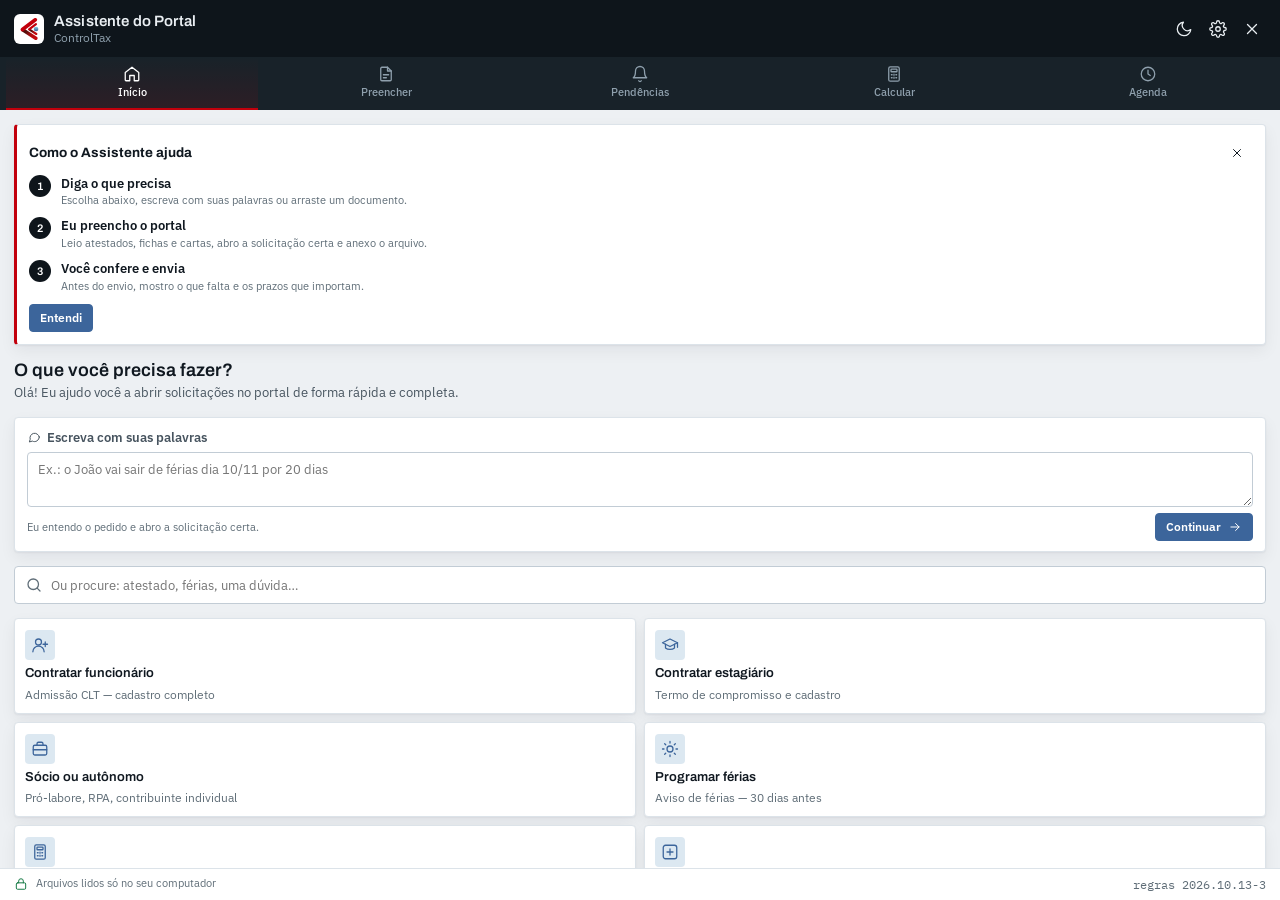
==== panel/panel.html @ c726b05c "1.3.1: painel sem campos repetidos do portal e botão Desfazer o preenchimento" ====
<!doctype html>
<html lang="pt-BR">
<head>
  <meta charset="utf-8">
  <meta name="viewport" content="width=device-width,initial-scale=1">
  <title>Assistente ControlTax</title>
  <link rel="stylesheet" href="panel.css">
  <script src="../platform/shim.js"></script>
  <script src="theme.js"></script>
</head>
<body>
<svg width="0" height="0" style="position:absolute" aria-hidden="true">
  <defs>
    <symbol id="i-home" viewBox="0 0 24 24"><path d="m3 10 9-7 9 7v10a1 1 0 0 1-1 1h-5v-7H9v7H4a1 1 0 0 1-1-1Z"/></symbol>
    <symbol id="i-fill" viewBox="0 0 24 24"><path d="M14 3H6.5A1.5 1.5 0 0 0 5 4.5v15A1.5 1.5 0 0 0 6.5 21h11a1.5 1.5 0 0 0 1.5-1.5V8Z"/><path d="M14 3v5h5M8.5 13h7M8.5 17h4"/></symbol>
    <symbol id="i-bell" viewBox="0 0 24 24"><path d="M6 8a6 6 0 0 1 12 0c0 7 3 9 3 9H3s3-2 3-9M10.3 21a1.9 1.9 0 0 0 3.4 0"/></symbol>
    <symbol id="i-calc" viewBox="0 0 24 24"><rect x="5" y="2.5" width="14" height="19" rx="2"/><rect x="8" y="5.5" width="8" height="3.5" rx=".8"/><path d="M8.5 13h1M14.5 13h1M8.5 17h1M14.5 17h1M12 12.2v1.6M12 16.2v1.6"/></symbol>
    <symbol id="i-clock" viewBox="0 0 24 24"><circle cx="12" cy="12" r="9"/><path d="M12 7v5l3 2"/></symbol>
    <symbol id="i-gear" viewBox="0 0 24 24"><circle cx="12" cy="12" r="3"/><path d="M19.4 15a1.7 1.7 0 0 0 .3 1.8l.1.1a2 2 0 1 1-2.8 2.8l-.1-.1a1.7 1.7 0 0 0-1.8-.3 1.7 1.7 0 0 0-1 1.5V21a2 2 0 1 1-4 0v-.1a1.7 1.7 0 0 0-1.1-1.5 1.7 1.7 0 0 0-1.8.3l-.1.1a2 2 0 1 1-2.8-2.8l.1-.1a1.7 1.7 0 0 0 .3-1.8 1.7 1.7 0 0 0-1.5-1H3a2 2 0 1 1 0-4h.1a1.7 1.7 0 0 0 1.5-1.1 1.7 1.7 0 0 0-.3-1.8l-.1-.1a2 2 0 1 1 2.8-2.8l.1.1a1.7 1.7 0 0 0 1.8.3H9a1.7 1.7 0 0 0 1-1.5V3a2 2 0 1 1 4 0v.1a1.7 1.7 0 0 0 1 1.5 1.7 1.7 0 0 0 1.8-.3l.1-.1a2 2 0 1 1 2.8 2.8l-.1.1a1.7 1.7 0 0 0-.3 1.8V9a1.7 1.7 0 0 0 1.5 1H21a2 2 0 1 1 0 4h-.1a1.7 1.7 0 0 0-1.5 1Z"/></symbol>
    <symbol id="i-x" viewBox="0 0 24 24"><path d="M18 6 6 18M6 6l12 12"/></symbol>
    <symbol id="i-sun" viewBox="0 0 24 24"><circle cx="12" cy="12" r="4"/><path d="M12 2v2M12 20v2M4.9 4.9l1.4 1.4M17.7 17.7l1.4 1.4M2 12h2M20 12h2M4.9 19.1l1.4-1.4M17.7 6.3l1.4-1.4"/></symbol>
    <symbol id="i-moon" viewBox="0 0 24 24"><path d="M21 12.8A9 9 0 1 1 11.2 3a7 7 0 0 0 9.8 9.8Z"/></symbol>
    <symbol id="i-search" viewBox="0 0 24 24"><circle cx="11" cy="11" r="7"/><path d="m20 20-3.5-3.5"/></symbol>
    <symbol id="i-upload" viewBox="0 0 24 24"><path d="M12 15V3M7 8l5-5 5 5M5 21h14"/></symbol>
    <symbol id="i-check" viewBox="0 0 24 24"><path d="M20 6 9 17l-5-5"/></symbol>
    <symbol id="i-alert" viewBox="0 0 24 24"><path d="M12 9v4M12 17h.01M10.3 3.9 1.8 18a2 2 0 0 0 1.7 3h17a2 2 0 0 0 1.7-3L13.7 3.9a2 2 0 0 0-3.4 0Z"/></symbol>
    <symbol id="i-info" viewBox="0 0 24 24"><circle cx="12" cy="12" r="9"/><path d="M12 11v5M12 8h.01"/></symbol>
    <symbol id="i-minus" viewBox="0 0 24 24"><path d="M6 12h12"/></symbol>
    <symbol id="i-user-plus" viewBox="0 0 24 24"><circle cx="10" cy="8" r="4"/><path d="M2.5 21a7.5 7.5 0 0 1 15 0M19 8v6M16 11h6"/></symbol>
    <symbol id="i-graduation" viewBox="0 0 24 24"><path d="m2 9 10-5 10 5-10 5Z"/><path d="M6 11v5c3 2.5 9 2.5 12 0v-5M22 9v6"/></symbol>
    <symbol id="i-briefcase" viewBox="0 0 24 24"><rect x="3" y="7" width="18" height="13" rx="2"/><path d="M8 7V5a2 2 0 0 1 2-2h4a2 2 0 0 1 2 2v2M3 13h18"/></symbol>
    <symbol id="i-medical" viewBox="0 0 24 24"><rect x="3" y="3" width="18" height="18" rx="3"/><path d="M12 8v8M8 12h8"/></symbol>
    <symbol id="i-door" viewBox="0 0 24 24"><path d="M14 3H6a1 1 0 0 0-1 1v17h9M14 3l5 2v15l-5 1Z"/><path d="M11.5 12.5h.01"/></symbol>
    <symbol id="i-list" viewBox="0 0 24 24"><path d="M8 6h13M8 12h13M8 18h13M3 6h.01M3 12h.01M3 18h.01"/></symbol>
    <symbol id="i-chat" viewBox="0 0 24 24"><path d="M21 12a8 8 0 0 1-11.8 7L4 20.5l1.5-4.6A8 8 0 1 1 21 12Z"/></symbol>
    <symbol id="i-arrow" viewBox="0 0 24 24"><path d="M5 12h14M13 6l6 6-6 6"/></symbol>
    <symbol id="i-undo" viewBox="0 0 24 24"><path d="M9 14 4 9l5-5"/><path d="M4 9h10.5a5.5 5.5 0 0 1 0 11H11"/></symbol>
    <symbol id="i-refresh" viewBox="0 0 24 24"><path d="M20 11a8 8 0 0 0-14.8-4M4 4v4h4M4 13a8 8 0 0 0 14.8 4M20 20v-4h-4"/></symbol>
    <symbol id="i-trash" viewBox="0 0 24 24"><path d="M3 6h18M8 6V4h8v2M19 6l-1 14H6L5 6M10 11v6M14 11v6"/></symbol>
    <symbol id="i-spark" viewBox="0 0 24 24"><path d="M12 3v4M12 17v4M3 12h4M17 12h4M6 6l2.5 2.5M15.5 15.5 18 18M6 18l2.5-2.5M15.5 8.5 18 6"/></symbol>
    <symbol id="i-lock" viewBox="0 0 24 24"><rect x="4" y="10" width="16" height="11" rx="2"/><path d="M8 10V7a4 4 0 0 1 8 0v3"/></symbol>
    <symbol id="i-file" viewBox="0 0 24 24"><path d="M14 3H6.5A1.5 1.5 0 0 0 5 4.5v15A1.5 1.5 0 0 0 6.5 21h11a1.5 1.5 0 0 0 1.5-1.5V8Z"/><path d="M14 3v5h5"/></symbol>
    <symbol id="i-sheet" viewBox="0 0 24 24"><rect x="3" y="3" width="18" height="18" rx="2"/><path d="M3 9h18M3 15h18M9 3v18"/></symbol>
    <symbol id="i-external" viewBox="0 0 24 24"><path d="M14 4h6v6M20 4l-9 9M18 14v5a1 1 0 0 1-1 1H5a1 1 0 0 1-1-1V7a1 1 0 0 1 1-1h5"/></symbol>
    <symbol id="i-download" viewBox="0 0 24 24"><path d="M12 3v12M7 10l5 5 5-5M5 21h14"/></symbol>
    <symbol id="i-more" viewBox="0 0 24 24"><circle cx="5" cy="12" r="1.2"/><circle cx="12" cy="12" r="1.2"/><circle cx="19" cy="12" r="1.2"/></symbol>
    <symbol id="i-star" viewBox="0 0 24 24"><path d="m12 3 2.8 5.7 6.2.9-4.5 4.4 1 6.2L12 17.3l-5.5 2.9 1-6.2L3 9.6l6.2-.9Z"/></symbol>
    <symbol id="i-copy" viewBox="0 0 24 24"><rect x="8" y="8" width="13" height="13" rx="2"/><path d="M16 8V5a2 2 0 0 0-2-2H5a2 2 0 0 0-2 2v9a2 2 0 0 0 2 2h3"/></symbol>
  </defs>
</svg>

<div class="app">
  <header class="mast">
    <div class="logo"><img src="../icons/logo.svg" alt=""></div>
    <div class="ttl">
      <h1>Assistente do Portal</h1>
      <div class="emp" id="empresa">ControlTax</div>
    </div>
    <div class="acts">
      <button class="icon-btn" id="btn-theme" type="button" aria-label="Alternar tema claro/escuro"><svg class="ic"><use href="#i-moon"/></svg></button>
      <button class="icon-btn" id="btn-config" type="button" aria-label="Configurações"><svg class="ic"><use href="#i-gear"/></svg></button>
      <button class="icon-btn" id="btn-close" type="button" aria-label="Fechar o assistente"><svg class="ic"><use href="#i-x"/></svg></button>
    </div>
  </header>

  <nav class="tabs" role="tablist" aria-label="Seções do assistente">
    <button class="tab" role="tab" data-view="inicio" aria-selected="true"><svg class="ic"><use href="#i-home"/></svg>Início</button>
    <button class="tab" role="tab" data-view="preencher" aria-selected="false"><svg class="ic"><use href="#i-fill"/></svg>Preencher<span class="dot" id="dot-preencher" hidden></span></button>
    <button class="tab" role="tab" data-view="pendencias" aria-selected="false"><svg class="ic"><use href="#i-bell"/></svg>Pendências<span class="dot" id="dot-pend" hidden></span></button>
    <button class="tab" role="tab" data-view="ferramentas" aria-selected="false"><svg class="ic"><use href="#i-calc"/></svg>Calcular</button>
    <button class="tab" role="tab" data-view="historico" aria-selected="false"><svg class="ic"><use href="#i-clock"/></svg>Agenda</button>
  </nav>

  <main class="view" id="view" tabindex="-1" aria-live="polite"></main>

  <footer class="foot">
    <svg class="ic ic-sm"><use href="#i-lock"/></svg><span>Arquivos lidos só no seu computador</span>
    <span class="sp"></span><span class="mono" id="rules-ver"></span>
  </footer>
</div>

<input type="file" id="file-input" multiple hidden accept=".pdf,.png,.jpg,.jpeg,.webp,.bmp,.tif,.tiff,.xlsx,.xls,.csv,.txt">
<div class="modal" id="modal" hidden></div>
<script type="module" src="panel.js"></script>
</body>
</html>
---- panel/panel.css ----
/* Assistente ControlTax — sistema visual derivado do Control Hub */
@font-face { font-family: 'Archivo'; font-weight: 500; font-display: swap; src: url('../fonts/archivo-latin-500-normal.woff2') format('woff2'); }
@font-face { font-family: 'Archivo'; font-weight: 600; font-display: swap; src: url('../fonts/archivo-latin-600-normal.woff2') format('woff2'); }
@font-face { font-family: 'Archivo'; font-weight: 700; font-display: swap; src: url('../fonts/archivo-latin-700-normal.woff2') format('woff2'); }
@font-face { font-family: 'IBM Plex Sans'; font-weight: 400; font-display: swap; src: url('../fonts/ibm-plex-sans-latin-400-normal.woff2') format('woff2'); }
@font-face { font-family: 'IBM Plex Sans'; font-weight: 500; font-display: swap; src: url('../fonts/ibm-plex-sans-latin-500-normal.woff2') format('woff2'); }
@font-face { font-family: 'IBM Plex Sans'; font-weight: 600; font-display: swap; src: url('../fonts/ibm-plex-sans-latin-600-normal.woff2') format('woff2'); }
@font-face { font-family: 'IBM Plex Mono'; font-weight: 400; font-display: swap; src: url('../fonts/ibm-plex-mono-latin-400-normal.woff2') format('woff2'); }
@font-face { font-family: 'IBM Plex Mono'; font-weight: 500; font-display: swap; src: url('../fonts/ibm-plex-mono-latin-500-normal.woff2') format('woff2'); }

:root {
  --page:#EDF0F3; --surface:#FFFFFF; --surface-2:#F5F8FA; --surface-3:#EAEFF3;
  --ink:#101820; --ink-2:#47545F; --ink-3:#5F6D77;
  --rule:#DCE3E9; --rule-strong:#C2CCD5;
  --brand-red:#C2000C; --brand-red-deep:#550E0B; --brand-red-soft:#FBEAEA;
  --blue-deep:#3C659B; --blue-mid:#6BAAC9; --blue-pale:#DCE8F1;
  --masthead:#0E151B; --masthead-2:#182229; --masthead-ink:#E9EEF2; --masthead-ink-2:#8FA0AD;
  --pessoal:#9A6B00; --ok:#167A45; --warn:#B5530C; --info:#2E7FA8;
  --ok-bg:color-mix(in srgb, var(--ok) 12%, var(--surface));
  --warn-bg:color-mix(in srgb, var(--warn) 13%, var(--surface));
  --err-bg:color-mix(in srgb, var(--brand-red) 10%, var(--surface));
  --info-bg:color-mix(in srgb, var(--blue-deep) 10%, var(--surface));
  --shadow-1:0 1px 2px rgba(16,24,32,.05), 0 6px 16px rgba(16,24,32,.06);
  --shadow-2:0 2px 4px rgba(16,24,32,.08), 0 14px 32px rgba(16,24,32,.12);
  --r:4px;
  --f-head:'Archivo', system-ui, sans-serif;
  --f-body:'IBM Plex Sans', system-ui, sans-serif;
  --f-mono:'IBM Plex Mono', ui-monospace, monospace;
  color-scheme: light;
}
@media (prefers-color-scheme: dark) {
  :root:not([data-theme="light"]) {
    --page:#0B1015; --surface:#131A21; --surface-2:#182129; --surface-3:#1E2831;
    --ink:#E8EDF2; --ink-2:#AAB7C2; --ink-3:#7A8791;
    --rule:#242F39; --rule-strong:#35434E;
    --brand-red:#E8474B; --brand-red-deep:#8A1A18; --brand-red-soft:#2C1416;
    --blue-deep:#8CC6EC; --blue-mid:#4F8CB8; --blue-pale:#1B2B38;
    --masthead:#080D11; --masthead-2:#131C23;
    --pessoal:#B98530; --ok:#4ECC8B; --warn:#FF9D42; --info:#6BAAC9;
    --shadow-1:0 1px 2px rgba(0,0,0,.3), 0 6px 18px rgba(0,0,0,.35);
    --shadow-2:0 2px 6px rgba(0,0,0,.35), 0 16px 36px rgba(0,0,0,.45);
    color-scheme: dark;
  }
}
:root[data-theme="dark"] {
  --page:#0B1015; --surface:#131A21; --surface-2:#182129; --surface-3:#1E2831;
  --ink:#E8EDF2; --ink-2:#AAB7C2; --ink-3:#7A8791;
  --rule:#242F39; --rule-strong:#35434E;
  --brand-red:#E8474B; --brand-red-deep:#8A1A18; --brand-red-soft:#2C1416;
  --blue-deep:#8CC6EC; --blue-mid:#4F8CB8; --blue-pale:#1B2B38;
  --masthead:#080D11; --masthead-2:#131C23;
  --pessoal:#B98530; --ok:#4ECC8B; --warn:#FF9D42; --info:#6BAAC9;
  --shadow-1:0 1px 2px rgba(0,0,0,.3), 0 6px 18px rgba(0,0,0,.35);
  --shadow-2:0 2px 6px rgba(0,0,0,.35), 0 16px 36px rgba(0,0,0,.45);
  color-scheme: dark;
}

* { box-sizing: border-box; }
html, body { margin: 0; height: 100%; }
body { background: var(--page); color: var(--ink); font: 400 13px/1.45 var(--f-body); -webkit-font-smoothing: antialiased; overflow: hidden; }
button, input, select, textarea { font: inherit; color: inherit; }
[hidden] { display: none !important; }
.ic { width: 18px; height: 18px; fill: none; stroke: currentColor; stroke-width: 1.7; stroke-linecap: round; stroke-linejoin: round; flex: none; }
.ic-sm { width: 14px; height: 14px; }
.ic-lg { width: 22px; height: 22px; }
.mono { font-family: var(--f-mono); font-size: 12px; }
.muted { color: var(--ink-3); }
.sr { position: absolute; width: 1px; height: 1px; overflow: hidden; clip: rect(0 0 0 0); }

.app { display: grid; grid-template-rows: auto auto 1fr auto; height: 100%; }

/* Cabeçalho escuro */
.mast { background: var(--masthead); color: var(--masthead-ink); padding: 12px 12px 10px 14px; display: flex; align-items: center; gap: 10px; }
.mast .logo { width: 30px; height: 30px; border-radius: 6px; background: #fff; display: grid; place-items: center; flex: none; }
.mast .logo img { width: 19px; height: 22px; }
.mast .ttl { min-width: 0; flex: 1; }
.mast h1 { margin: 0; font: 600 15px/1.2 var(--f-head); letter-spacing: .01em; }
.mast .emp { font-size: 11.5px; color: var(--masthead-ink-2); white-space: nowrap; overflow: hidden; text-overflow: ellipsis; }
.mast .acts { display: flex; gap: 2px; }
.icon-btn { width: 32px; height: 32px; display: grid; place-items: center; border: 0; background: none; border-radius: var(--r); color: inherit; cursor: pointer; }
.icon-btn:hover { background: rgba(255,255,255,.08); }
.icon-btn:focus-visible, .btn:focus-visible, .tab:focus-visible, .intent:focus-visible, .chk:focus-visible { outline: 2px solid var(--blue-mid); outline-offset: 2px; }

/* Abas */
.tabs { display: flex; background: var(--masthead-2); padding: 0 6px; gap: 2px; overflow-x: auto; scrollbar-width: none; }
.tab { flex: 1; min-width: 0; display: flex; flex-direction: column; align-items: center; gap: 2px; padding: 8px 4px 7px; border: 0; background: none; color: var(--masthead-ink-2); font-size: 11px; font-weight: 500; cursor: pointer; border-bottom: 2px solid transparent; position: relative; }
.tab:hover { color: var(--masthead-ink); }
.tab[aria-selected="true"] { color: #fff; border-bottom-color: var(--brand-red); background: linear-gradient(180deg, transparent, rgba(194,0,12,.12)); }
.tab .dot { position: absolute; top: 6px; right: calc(50% - 16px); min-width: 15px; height: 15px; padding: 0 4px; border-radius: 8px; background: var(--brand-red); color: #fff; font: 600 9.5px/15px var(--f-head); }

/* Conteúdo */
.view { overflow-y: auto; padding: 14px 14px 22px; scrollbar-width: thin; }
.view > * + * { margin-top: 14px; }
h2.sec { font: 600 12px var(--f-head); text-transform: uppercase; letter-spacing: .06em; color: var(--ink-3); margin: 18px 0 8px; display: flex; align-items: center; gap: 8px; }
h2.sec::after { content: ""; flex: 1; height: 1px; background: var(--rule); }
.hello { font: 600 18px/1.25 var(--f-head); margin: 2px 0 2px; }
.lead { color: var(--ink-2); margin: 0; }

.card { background: var(--surface); border: 1px solid var(--rule); border-radius: var(--r); box-shadow: var(--shadow-1); }
.card.pad { padding: 12px; }
.card-h { display: flex; align-items: center; gap: 10px; padding: 12px 12px 10px; border-bottom: 1px solid var(--rule); }
.card-h h3 { margin: 0; font: 600 14px/1.2 var(--f-head); flex: 1; }
.card-b { padding: 12px; }

/* Busca */
.search { position: relative; }
.search input { width: 100%; height: 38px; padding: 0 12px 0 36px; border: 1px solid var(--rule-strong); border-radius: var(--r); background: var(--surface); outline: none; }
.search input:focus { border-color: var(--blue-deep); box-shadow: 0 0 0 3px color-mix(in srgb, var(--blue-deep) 18%, transparent); }
.search .ic { position: absolute; left: 11px; top: 10px; color: var(--ink-3); }

/* Intenções */
.intents { display: grid; grid-template-columns: 1fr 1fr; gap: 8px; }
.intent { display: flex; flex-direction: column; align-items: flex-start; gap: 6px; text-align: left; padding: 11px 10px 10px; border: 1px solid var(--rule); background: var(--surface); border-radius: var(--r); cursor: pointer; box-shadow: var(--shadow-1); transition: border-color .12s, transform .12s, box-shadow .12s; }
.intent:hover { border-color: color-mix(in srgb, var(--blue-deep) 50%, var(--rule)); transform: translateY(-1px); box-shadow: var(--shadow-2); }
.intent .ico { width: 30px; height: 30px; border-radius: var(--r); display: grid; place-items: center; background: var(--blue-pale); color: var(--blue-deep); }
.intent b { font: 600 13px/1.2 var(--f-head); }
.intent span { font-size: 11.5px; color: var(--ink-3); line-height: 1.3; }

/* Zona de soltar */
.drop { border: 1.5px dashed var(--rule-strong); border-radius: var(--r); background: var(--surface-2); padding: 16px 12px; text-align: center; color: var(--ink-2); cursor: pointer; transition: border-color .12s, background .12s; }
.drop:hover, .drop.over { border-color: var(--blue-deep); background: var(--info-bg); }
.drop b { display: block; font: 600 13.5px var(--f-head); color: var(--ink); margin: 6px 0 2px; }
.drop small { color: var(--ink-3); }
.drop .ic { color: var(--blue-deep); }
.drop.compact { padding: 10px; display: flex; align-items: center; gap: 10px; text-align: left; }
.drop.compact b { margin: 0; }

/* Arquivos */
.files { display: grid; gap: 6px; }
.file { display: flex; align-items: center; gap: 10px; padding: 8px 10px; border: 1px solid var(--rule); border-radius: var(--r); background: var(--surface); }
.file .nm { flex: 1; min-width: 0; }
.file .nm div { white-space: nowrap; overflow: hidden; text-overflow: ellipsis; font-weight: 500; }
.file .nm small { color: var(--ink-3); }
.prog { height: 3px; background: var(--surface-3); border-radius: 2px; overflow: hidden; margin-top: 4px; }
.prog i { display: block; height: 100%; background: var(--blue-deep); width: 0; transition: width .2s; }

/* Chips */
.chip { display: inline-flex; align-items: center; gap: 5px; height: 21px; padding: 0 8px; border-radius: 11px; font-size: 11px; font-weight: 600; background: var(--surface-3); color: var(--ink-2); white-space: nowrap; }
.chip.ok { background: var(--ok-bg); color: var(--ok); }
.chip.warn { background: var(--warn-bg); color: var(--warn); }
.chip.err { background: var(--err-bg); color: var(--brand-red); }
.chip.info { background: var(--info-bg); color: var(--blue-deep); }
.chip.sector { background: color-mix(in srgb, var(--pessoal) 14%, var(--surface)); color: var(--pessoal); }

/* Formulário do assistente */
.fields { display: grid; gap: 10px; }
.field { display: flex; flex-direction: column; gap: 4px; }
.field > label { font-size: 12px; font-weight: 600; color: var(--ink-3); display: flex; align-items: center; gap: 6px; }
.field > label .req { color: var(--brand-red); }
.field > label .src { margin-left: auto; font-weight: 500; font-size: 10.5px; color: var(--ink-3); max-width: 50%; white-space: nowrap; overflow: hidden; text-overflow: ellipsis; }
.input, .field select, .field textarea { width: 100%; min-height: 34px; padding: 7px 10px; border: 1px solid var(--rule-strong); border-radius: var(--r); background: var(--surface); outline: none; }
.field textarea { min-height: 120px; resize: vertical; line-height: 1.45; font-family: var(--f-body); }
.input:focus, .field select:focus, .field textarea:focus { border-color: var(--blue-deep); box-shadow: 0 0 0 3px color-mix(in srgb, var(--blue-deep) 18%, transparent); }
.input.found { border-color: color-mix(in srgb, var(--ok) 55%, var(--rule-strong)); background: color-mix(in srgb, var(--ok) 5%, var(--surface)); }
.input.low { border-color: color-mix(in srgb, var(--warn) 60%, var(--rule-strong)); }
.field.missing .input, .field.missing .seg { border-color: var(--warn); box-shadow: 0 0 0 2px color-mix(in srgb, var(--warn) 22%, transparent); }
.field .cands { display: flex; flex-wrap: wrap; align-items: center; gap: 6px; margin-top: 2px; }
.field .cands small { font-size: 11.5px; color: var(--ink-2); font-weight: 600; }
.field .miss { display: flex; align-items: center; gap: 5px; font-size: 11.5px; font-weight: 500; color: color-mix(in srgb, var(--warn) 70%, var(--ink)); }
.field .miss::before { content: "!"; display: inline-grid; place-items: center; width: 14px; height: 14px; border-radius: 50%; background: var(--warn); color: #fff; font-size: 10px; font-weight: 700; }
/* Aviso ou cálculo */
.escolha { display: grid; gap: 8px; }
.escolha .opc { display: grid; gap: 3px; text-align: left; padding: 10px 12px; border: 1px solid var(--rule-strong); border-radius: var(--r); background: var(--surface); color: var(--ink); cursor: pointer; }
.escolha .opc:hover, .escolha .opc:focus-visible { border-color: var(--blue-deep); background: var(--info-bg); outline: none; }
.escolha .opc.sug { border-color: var(--blue-deep); box-shadow: inset 3px 0 0 var(--blue-deep); }
.escolha .opc b { font-size: 13.5px; display: flex; align-items: center; gap: 6px; }
.escolha .opc small { font-size: 12px; color: var(--ink-2); line-height: 1.4; }
/* Lote: uma solicitação por documento */
.lote { border-left: 3px solid var(--blue-deep); }
.lote .lote-h { display: flex; align-items: center; gap: 8px; }
.lote .lote-h b { flex: 1; min-width: 0; }
.lote ol { list-style: none; margin: 8px 0 0; padding: 0; display: grid; gap: 4px; }
.lote li { display: flex; align-items: center; gap: 8px; font-size: 12.5px; padding: 5px 8px; border-radius: var(--r); min-width: 0; }
.lote li small { flex: none; }
.lote li.cur { background: color-mix(in srgb, var(--blue-deep) 9%, transparent); font-weight: 600; }
.lote li.done { color: var(--ink-3); }
.lote li .n { font-family: var(--f-mono); font-size: 11px; width: 18px; text-align: center; }
.lote li .what { flex: 1; min-width: 0; overflow: hidden; text-overflow: ellipsis; white-space: nowrap; }
.lote .actions { margin-top: 8px; }
.row2 { display: grid; grid-template-columns: 1fr 1fr; gap: 10px; }
.seg { display: flex; border: 1px solid var(--rule-strong); border-radius: var(--r); overflow: hidden; background: var(--surface); }
.seg button { flex: 1; border: 0; background: none; padding: 7px 6px; font-size: 12px; font-weight: 500; cursor: pointer; color: var(--ink-2); }
.seg button + button { border-left: 1px solid var(--rule); }
.seg button[aria-pressed="true"] { background: var(--blue-deep); color: #fff; }
.calc { font-size: 12px; color: var(--ink-2); background: var(--surface-2); border: 1px solid var(--rule); border-radius: var(--r); padding: 8px 10px; display: grid; gap: 2px; }
.calc b { color: var(--ink); font-family: var(--f-mono); font-weight: 500; }
details.more > summary { cursor: pointer; font-weight: 600; font-size: 12px; color: var(--blue-deep); list-style: none; padding: 4px 0; }
details.more > summary::-webkit-details-marker { display: none; }
.toggle { display: flex; align-items: center; gap: 10px; cursor: pointer; padding: 6px 0; }
.toggle input { appearance: none; width: 34px; height: 20px; border-radius: 10px; background: var(--rule-strong); position: relative; cursor: pointer; flex: none; transition: background .15s; margin: 0; }
.toggle input::after { content: ""; position: absolute; top: 3px; left: 3px; width: 14px; height: 14px; border-radius: 50%; background: #fff; transition: transform .15s; }
.toggle input:checked { background: var(--blue-deep); }
.toggle input:checked::after { transform: translateX(14px); }
.toggle span small { display: block; color: var(--ink-3); font-size: 11.5px; }

/* Botões */
.btn { display: inline-flex; align-items: center; justify-content: center; gap: 7px; min-height: 34px; padding: 7px 14px; border-radius: var(--r); border: 1px solid var(--rule-strong); background: var(--surface); font-weight: 600; font-size: 12.5px; cursor: pointer; white-space: nowrap; }
.btn:hover { background: var(--surface-2); }
.btn-primary { background: var(--blue-deep); border-color: var(--blue-deep); color: #fff; }
.btn-primary:hover { background: color-mix(in srgb, var(--blue-deep) 88%, #000); }
:root[data-theme="dark"] .btn-primary { color: #0B1015; }
@media (prefers-color-scheme: dark) { :root:not([data-theme="light"]) .btn-primary { color: #0B1015; } }
.btn-red { background: var(--brand-red); border-color: var(--brand-red); color: #fff; }
.btn-ghost { background: none; border-color: transparent; color: var(--blue-deep); }
.btn-ghost:hover { background: var(--info-bg); }
.btn-block { width: 100%; }
.btn-sm { min-height: 28px; padding: 4px 10px; font-size: 11.5px; }
.btn[disabled] { opacity: .5; cursor: not-allowed; }
.actions { display: flex; gap: 8px; flex-wrap: wrap; }
.actions .btn-primary { flex: 1; }

/* Checklist */
.progress { display: flex; align-items: center; gap: 10px; }
.bar { flex: 1; height: 6px; background: var(--surface-3); border-radius: 3px; overflow: hidden; }
.bar i { display: block; height: 100%; background: var(--ok); transition: width .3s; }
.bar.has-err i { background: var(--warn); }
.checks { display: grid; gap: 4px; }
.chk { display: flex; gap: 8px; align-items: flex-start; padding: 7px 8px; border-radius: var(--r); background: none; border: 0; text-align: left; width: 100%; cursor: default; font-size: 12.5px; line-height: 1.4; color: var(--ink); }
.chk[data-campo] { cursor: pointer; }
.chk[data-campo]:hover { background: var(--surface-2); }
.chk .st { width: 18px; height: 18px; border-radius: 50%; display: grid; place-items: center; flex: none; margin-top: 1px; }
.chk.ok .st { background: var(--ok-bg); color: var(--ok); }
.chk.erro .st { background: var(--err-bg); color: var(--brand-red); }
.chk.atencao .st { background: var(--warn-bg); color: var(--warn); }
.chk.info .st { background: var(--info-bg); color: var(--blue-deep); }
.chk.ok { color: var(--ink-2); }
.grp { font: 600 11px var(--f-head); text-transform: uppercase; letter-spacing: .05em; color: var(--ink-3); margin: 8px 0 2px 8px; }

/* Avisos */
.note { display: flex; gap: 10px; padding: 10px 12px; border-radius: var(--r); background: var(--info-bg); color: var(--ink); font-size: 12.5px; border-left: 3px solid var(--blue-deep); }
.note.warn { background: var(--warn-bg); border-left-color: var(--warn); }
.note.err { background: var(--err-bg); border-left-color: var(--brand-red); }
.note.ok { background: var(--ok-bg); border-left-color: var(--ok); }
.note .ic { margin-top: 1px; }
.tips { margin: 0; padding-left: 18px; color: var(--ink-2); display: grid; gap: 6px; }

/* Lista genérica */
.list { display: grid; gap: 6px; }
.li { display: flex; align-items: center; gap: 10px; padding: 10px; border: 1px solid var(--rule); border-radius: var(--r); background: var(--surface); }
.li .main { flex: 1; min-width: 0; }
.li .main b { display: block; font: 600 13px var(--f-head); white-space: nowrap; overflow: hidden; text-overflow: ellipsis; }
.li .main small { color: var(--ink-3); }
.num { font: 700 20px var(--f-head); min-width: 30px; text-align: right; }
.empty { text-align: center; padding: 26px 10px; color: var(--ink-3); }
.empty .ic { width: 34px; height: 34px; color: var(--rule-strong); }

/* Rodapé */
.foot { display: flex; align-items: center; gap: 8px; padding: 7px 14px; font-size: 11px; color: var(--ink-3); border-top: 1px solid var(--rule); background: var(--surface); }
.foot .ic { color: var(--ok); }
.foot .sp { flex: 1; }

/* Modal (antes de enviar) */
.modal { position: fixed; inset: 0; background: rgba(14,21,27,.5); display: flex; align-items: center; justify-content: center; padding: 16px 10px; z-index: 10; }
.modal .sheet { width: 100%; max-height: 100%; overflow: auto; background: var(--surface); border-radius: 8px; box-shadow: var(--shadow-2); padding: 16px 14px 14px; animation: up .2s cubic-bezier(.2,.7,.2,1); display: flex; flex-direction: column; }
.modal .sheet .actions { position: sticky; bottom: -14px; background: var(--surface); padding: 10px 0 4px; order: 0; }
.modal h3 { margin: 0 0 4px; font: 600 16px var(--f-head); }
@keyframes up { from { transform: translateY(30px); opacity: 0; } to { transform: none; opacity: 1; } }
@media (prefers-reduced-motion: reduce) { * { animation: none !important; transition: none !important; } }

.kv { display: grid; grid-template-columns: auto 1fr; gap: 4px 12px; font-size: 12.5px; }
.kv dt { color: var(--ink-3); }
.kv dd { margin: 0; font-family: var(--f-mono); font-size: 12px; }
.spin { width: 14px; height: 14px; border: 2px solid var(--rule-strong); border-top-color: var(--blue-deep); border-radius: 50%; animation: sp .8s linear infinite; flex: none; }
@keyframes sp { to { transform: rotate(360deg); } }
.tool-tabs { display: flex; gap: 6px; flex-wrap: wrap; }
.tool-tabs button { border: 1px solid var(--rule-strong); background: var(--surface); padding: 5px 10px; border-radius: 14px; font-size: 12px; cursor: pointer; }
.tool-tabs button[aria-pressed="true"] { background: var(--masthead); color: #fff; border-color: var(--masthead); }

/* ===== Melhorias 1.1: introdução, texto livre, etapas, barra de ações, agenda ===== */
.intro { padding: 12px; border-left: 3px solid var(--brand-red); }
.intro-h { display: flex; align-items: center; justify-content: space-between; margin-bottom: 6px; font: 600 13.5px var(--f-head); }
.intro-steps { list-style: none; margin: 0 0 10px; padding: 0; display: grid; gap: 8px; }
.intro-steps li { display: flex; gap: 10px; align-items: flex-start; }
.intro-steps .n { width: 22px; height: 22px; border-radius: 50%; background: var(--masthead); color: #fff; display: grid; place-items: center; font: 600 11px var(--f-head); flex: none; }
.intro-steps small { display: block; color: var(--ink-3); }
.free { padding: 10px 12px; display: grid; gap: 6px; }
.free-l { display: flex; align-items: center; gap: 6px; font-weight: 600; font-size: 12.5px; color: var(--ink-2); }
.free textarea { width: 100%; resize: vertical; min-height: 54px; padding: 8px 10px; border: 1px solid var(--rule-strong); border-radius: var(--r); background: var(--surface); outline: none; font: inherit; }
.free textarea:focus { border-color: var(--blue-deep); box-shadow: 0 0 0 3px color-mix(in srgb, var(--blue-deep) 18%, transparent); }
.free-a { display: flex; align-items: center; justify-content: space-between; gap: 8px; flex-wrap: wrap; }
.free.mini { display: flex; gap: 6px; padding: 0; }
.free.mini .input { flex: 1; min-width: 0; }
.stepper { list-style: none; margin: 0; padding: 0; display: grid; grid-template-columns: repeat(4, 1fr); gap: 4px; }
.stepper li { display: flex; flex-direction: column; align-items: center; gap: 4px; font-size: 11px; color: var(--ink-3); text-align: center; position: relative; }
.stepper .dot { width: 22px; height: 22px; border-radius: 50%; display: grid; place-items: center; border: 1.5px solid var(--rule-strong); background: var(--surface); font: 600 11px var(--f-head); }
.stepper li.done { color: var(--ok); }
.stepper li.done .dot { background: var(--ok-bg); border-color: var(--ok); color: var(--ok); }
.stepper li.cur { color: var(--ink); font-weight: 600; }
.stepper li.cur .dot { border-color: var(--blue-deep); color: var(--blue-deep); box-shadow: 0 0 0 3px color-mix(in srgb, var(--blue-deep) 16%, transparent); }
.dock { position: sticky; bottom: -22px; margin: 18px -14px -22px; padding: 10px 14px calc(10px + env(safe-area-inset-bottom, 0px)); display: flex; gap: 8px; align-items: center; background: color-mix(in srgb, var(--surface) 94%, transparent); backdrop-filter: blur(6px); border-top: 1px solid var(--rule); z-index: 5; }
.dock > .btn { flex: 1; }
.more-menu { position: relative; }
.more-menu > summary { list-style: none; min-width: 36px; padding: 7px 8px; }
.more-menu > summary::-webkit-details-marker { display: none; }
.more-menu .menu { position: absolute; right: 0; bottom: calc(100% + 6px); width: 250px; background: var(--surface); border: 1px solid var(--rule); border-radius: var(--r); box-shadow: var(--shadow-2); padding: 4px; display: grid; }
.more-menu .menu button { display: flex; gap: 8px; align-items: center; text-align: left; border: 0; background: none; padding: 8px 10px; border-radius: var(--r); cursor: pointer; font-size: 12.5px; }
.more-menu .menu button:hover { background: var(--surface-2); }
.doclist { display: grid; gap: 4px; }
.dl-t { font: 600 12.5px var(--f-head); margin-bottom: 2px; }
.dl-i { display: flex; gap: 8px; align-items: center; font-size: 12.5px; color: var(--ink-2); }
.dl-i .st { width: 18px; height: 18px; border-radius: 50%; display: grid; place-items: center; background: var(--surface-3); color: var(--ink-3); flex: none; }
.dl-i.ok { color: var(--ink); }
.dl-i.ok .st { background: var(--ok-bg); color: var(--ok); }
.resumo b { font: 600 13px var(--f-head); }
.agenda { display: grid; gap: 6px; }
.ag-i { display: flex; align-items: center; gap: 10px; padding: 8px 10px; border: 1px solid var(--rule); border-radius: var(--r); background: var(--surface); }
.ag-d { width: 40px; text-align: center; flex: none; line-height: 1.1; }
.ag-d b { display: block; font: 700 18px var(--f-head); font-variant-numeric: tabular-nums; }
.ag-d small { color: var(--ink-3); font-size: 10.5px; text-transform: uppercase; letter-spacing: .05em; }
.ag-i .main { flex: 1; min-width: 0; }
.ag-i .main b { display: block; font-size: 12.5px; }
.ag-i .main small { color: var(--ink-3); }

/* 1.3 — nome lido, recentes, avisos, experiência, dúvidas, repetir */
.field .hint { display: block; margin-top: 4px; font-size: 11.5px; color: var(--ink-3); }
.cands.recentes small { color: var(--ink-3); }
.aviso-esc { align-items: flex-start; }
.aviso-esc > div { flex: 1; }
.aviso-esc .icon-btn { margin: -4px -6px 0 0; }
.exp ul { margin: 6px 0; padding-left: 18px; }
.exp li { margin: 3px 0; }
.exp li .chip { margin-left: 4px; }
.faq-i { padding: 8px 12px; margin-bottom: 6px; }
.faq-i summary { cursor: pointer; font-weight: 600; }
.faq-i p { margin: 6px 0 2px; color: var(--ink-2); }
.li.repetir { width: 100%; text-align: left; cursor: pointer; margin-top: 10px; }

/* 1.3.1 — "No portal": resumo dos campos (o preenchimento é no próprio portal) */
.frows { padding: 2px 0; }
.frow { margin: 0; border-bottom: 1px solid var(--rule); }
.frow:last-child { border-bottom: 0; }
.frow-b { width: 100%; display: grid; grid-template-columns: minmax(0, 38%) minmax(0, 1fr) auto; gap: 8px; align-items: center; padding: 8px 12px; border: 0; background: none; color: inherit; font: inherit; text-align: left; cursor: pointer; }
.frow-b:hover { background: var(--surface-2, rgba(0,0,0,.03)); }
.frow-b:focus-visible { outline: 2px solid var(--blue-deep); outline-offset: -2px; }
.frow-l { color: var(--ink-2); font-size: 12px; }
.frow-v { font-weight: 500; overflow: hidden; text-overflow: ellipsis; white-space: nowrap; }
.frow.missing .frow-b { box-shadow: inset 3px 0 0 #E8A317; }
.frow.low .frow-v { color: var(--warn, #9a6700); }
.frow .cands, .frow .hint, .frow .miss { margin: 0 12px 8px; }
.frows-nota { display: block; margin: 6px 2px 0; font-size: 11.5px; }
.chip.muted { background: var(--surface-3); color: var(--ink-3); }
.texto-prev { margin-top: 12px; }
.texto-prev .tp-a { font-weight: 600; margin: 8px 0 4px; }
.texto-prev .tp-d { white-space: pre-wrap; font: 12px/1.45 var(--f-body); margin: 0; color: var(--ink-2); }
.dock { flex-wrap: wrap; }
.dock > .btn-undo { order: -1; flex: 1 0 100%; border-color: var(--blue-deep); color: var(--blue-deep); font-weight: 600; background: var(--info-bg); }
#f-obs { min-height: 56px; }
.dock > .btn-undo[hidden] { display: none; }
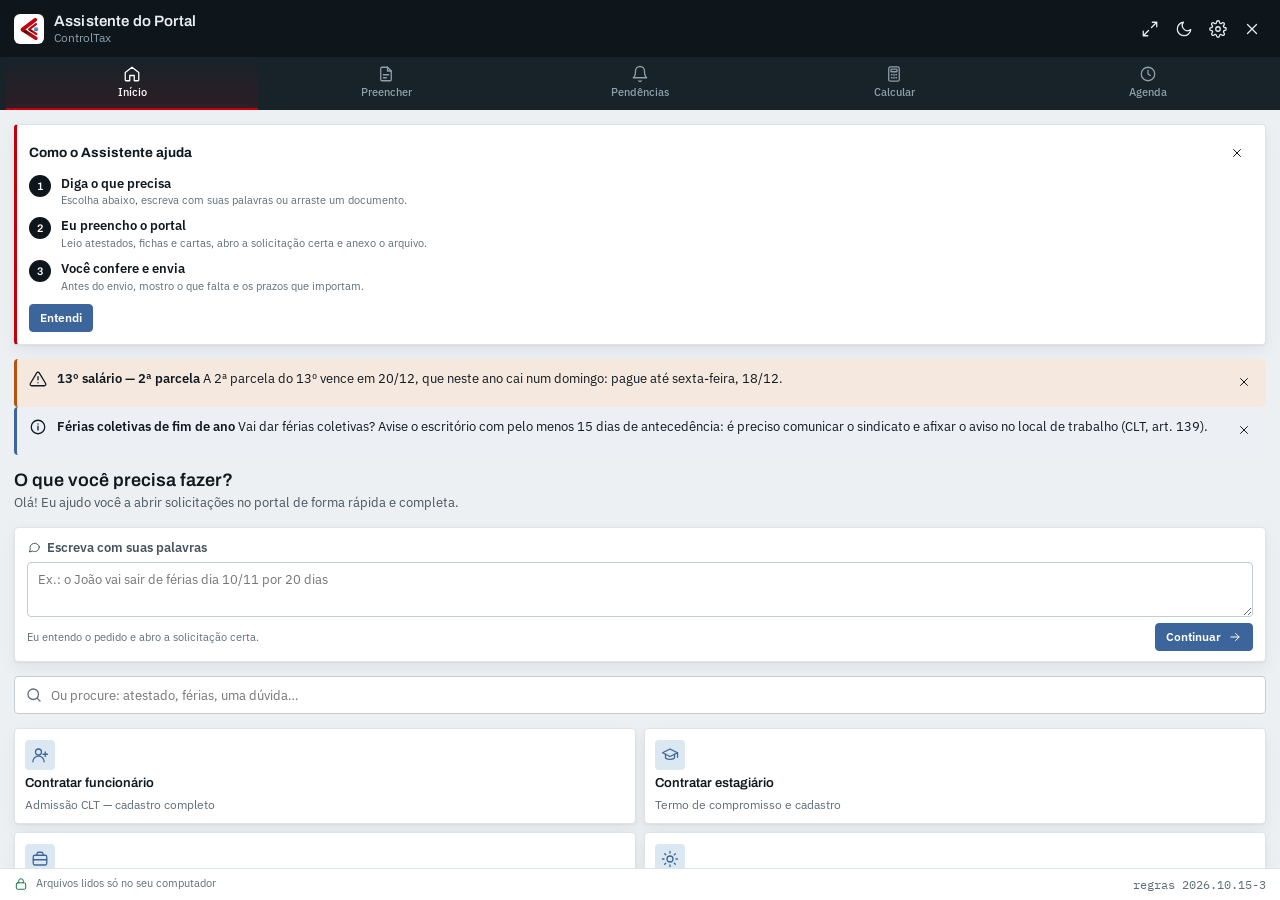
==== commit 73e13cc1: "Painel: plataforma em tela cheia no estilo do DP do Control Hub (Painel, Solicitações, Novo pedido c" ====
--- a/panel/panel.html
+++ b/panel/panel.html
@@ -5,6 +5,7 @@
   <meta name="viewport" content="width=device-width,initial-scale=1">
   <title>Assistente ControlTax</title>
   <link rel="stylesheet" href="panel.css">
+  <link rel="stylesheet" href="plataforma.css">
   <script src="../platform/shim.js"></script>
   <script src="theme.js"></script>
 </head>
@@ -45,6 +46,14 @@
     <symbol id="i-download" viewBox="0 0 24 24"><path d="M12 3v12M7 10l5 5 5-5M5 21h14"/></symbol>
     <symbol id="i-more" viewBox="0 0 24 24"><circle cx="5" cy="12" r="1.2"/><circle cx="12" cy="12" r="1.2"/><circle cx="19" cy="12" r="1.2"/></symbol>
     <symbol id="i-star" viewBox="0 0 24 24"><path d="m12 3 2.8 5.7 6.2.9-4.5 4.4 1 6.2L12 17.3l-5.5 2.9 1-6.2L3 9.6l6.2-.9Z"/></symbol>
+    <symbol id="i-users" viewBox="0 0 24 24"><circle cx="9" cy="8" r="3.5"/><path d="M2.5 20a6.5 6.5 0 0 1 13 0M16 4.6a3.5 3.5 0 0 1 0 6.8M18 14.2a6.5 6.5 0 0 1 3.5 5.8"/></symbol>
+    <symbol id="i-calendar" viewBox="0 0 24 24"><rect x="3" y="4" width="18" height="18" rx="2"/><path d="M16 2v4M8 2v4M3 10h18"/></symbol>
+    <symbol id="i-folder" viewBox="0 0 24 24"><path d="M3 6.5A1.5 1.5 0 0 1 4.5 5h4.2l2 2.2h8.8A1.5 1.5 0 0 1 21 8.7v9.8a1.5 1.5 0 0 1-1.5 1.5h-15A1.5 1.5 0 0 1 3 18.5Z"/></symbol>
+    <symbol id="i-left" viewBox="0 0 24 24"><path d="m15 18-6-6 6-6"/></symbol>
+    <symbol id="i-right" viewBox="0 0 24 24"><path d="m9 18 6-6-6-6"/></symbol>
+    <symbol id="i-plus" viewBox="0 0 24 24"><path d="M12 5v14M5 12h14"/></symbol>
+    <symbol id="i-print" viewBox="0 0 24 24"><path d="M6 9V3h12v6M6 18H4a1 1 0 0 1-1-1v-6a2 2 0 0 1 2-2h14a2 2 0 0 1 2 2v6a1 1 0 0 1-1 1h-2"/><rect x="6" y="14" width="12" height="7"/></symbol>
+    <symbol id="i-expand" viewBox="0 0 24 24"><path d="M15 3h6v6M9 21H3v-6M21 3l-7 7M3 21l7-7"/></symbol>
     <symbol id="i-copy" viewBox="0 0 24 24"><rect x="8" y="8" width="13" height="13" rx="2"/><path d="M16 8V5a2 2 0 0 0-2-2H5a2 2 0 0 0-2 2v9a2 2 0 0 0 2 2h3"/></symbol>
   </defs>
 </svg>
@@ -57,6 +66,7 @@
       <div class="emp" id="empresa">ControlTax</div>
     </div>
     <div class="acts">
+      <button class="icon-btn" id="btn-plat" type="button" aria-label="Abrir a plataforma em tela cheia" title="Tela cheia"><svg class="ic"><use href="#i-expand"/></svg></button>
       <button class="icon-btn" id="btn-theme" type="button" aria-label="Alternar tema claro/escuro"><svg class="ic"><use href="#i-moon"/></svg></button>
       <button class="icon-btn" id="btn-config" type="button" aria-label="Configurações"><svg class="ic"><use href="#i-gear"/></svg></button>
       <button class="icon-btn" id="btn-close" type="button" aria-label="Fechar o assistente"><svg class="ic"><use href="#i-x"/></svg></button>
@@ -79,6 +89,33 @@
   </footer>
 </div>
 
+<!-- Plataforma (2.0): tela cheia por cima do portal, no estilo do módulo DP do Control Hub -->
+<div class="plat" id="plat" hidden>
+  <nav class="rail" id="rail" aria-label="Módulos">
+    <div class="rail-brand"><span class="rail-logo"><img src="../icons/logo.svg" alt=""></span><div class="rail-brand-tx"><b>Control<span>Tax</span></b><small>Portal do Cliente</small></div></div>
+    <div class="rail-list" id="rail-mods"></div>
+    <div class="rail-sep"></div>
+    <div class="rail-list rail-bottom" id="rail-bottom"></div>
+  </nav>
+  <div class="plat-main">
+    <header class="plat-head">
+      <div class="ph-t"><h2 id="plat-titulo">Painel</h2><span class="ph-emp" id="plat-empresa"></span></div>
+      <span class="ph-sync" id="plat-sync"></span>
+      <button type="button" class="ph-search" id="plat-busca"><svg class="ic ic-sm"><use href="#i-search"/></svg><span>Buscar funcionário, solicitação ou dúvida…</span><kbd>Ctrl K</kbd></button>
+    </header>
+    <div id="plat-aviso"></div>
+    <div class="plat-body" id="plat-body"></div>
+  </div>
+  <div class="plat-drop" id="plat-drop" hidden><div><b>Solte aqui para o Assistente ler</b>Atestados, documentos, pedidos de demissão, planilhas…<small>O arquivo é lido no seu computador.</small></div></div>
+</div>
+<div class="cmdk" id="cmdk" hidden>
+  <div class="cmdk-box" role="dialog" aria-label="Buscar">
+    <div class="cmdk-in"><svg class="ic"><use href="#i-search"/></svg><input id="cmdk-q" type="search" placeholder="Buscar funcionário, solicitação, pedido ou dúvida…" autocomplete="off" aria-controls="cmdk-res"><kbd>Esc</kbd></div>
+    <div class="cmdk-res" id="cmdk-res" role="listbox"></div>
+  </div>
+</div>
+<div id="print-area" aria-hidden="true"></div>
+
 <input type="file" id="file-input" multiple hidden accept=".pdf,.png,.jpg,.jpeg,.webp,.bmp,.tif,.tiff,.xlsx,.xls,.csv,.txt">
 <div class="modal" id="modal" hidden></div>
 <script type="module" src="panel.js"></script>
--- a/panel/plataforma.css
+++ b/panel/plataforma.css
@@ -0,0 +1,255 @@
+/* Plataforma (2.0) — tela cheia por cima do Portal do Cliente.
+   Desenho do módulo Departamento Pessoal do Control Hub: trilho lateral escuro com brilho
+   vermelho no item ativo, cabeçalho do módulo, abas com selos, KPIs, cartões, listas em grade. */
+:root {
+  --dp-late: var(--brand-red); --dp-late-bg: var(--err-bg);
+  --dp-today: var(--warn); --dp-today-bg: var(--warn-bg);
+  --dp-soon: var(--blue-deep); --dp-soon-bg: var(--info-bg);
+  --dp-ok: var(--ok); --dp-ok-bg: var(--ok-bg);
+  --rail: 64px;
+}
+
+body.plat .app { display: none; }
+#plat { display: grid; grid-template-columns: var(--rail) minmax(0, 1fr); height: 100%; position: relative; }
+
+/* ---------- Trilho lateral ---------- */
+.rail { position: absolute; z-index: 30; top: 0; bottom: 0; left: 0; width: var(--rail); overflow: hidden auto; scrollbar-width: none;
+  background: #111A21; color: #E9EEF2; display: flex; flex-direction: column; padding: 12px 8px 14px; gap: 2px;
+  transition: width .16s ease, box-shadow .16s ease; }
+.rail::after { content: ""; position: absolute; top: 0; right: 0; bottom: 0; width: 1px; background: linear-gradient(180deg, rgba(194,0,12,.55), rgba(107,170,201,.25) 45%, transparent 90%); pointer-events: none; }
+.rail:hover, .rail:focus-within { width: 236px; box-shadow: 12px 0 40px rgba(0,0,0,.35); }
+.rail-brand { display: flex; align-items: center; gap: 10px; padding: 2px 4px 12px; white-space: nowrap; }
+.rail-logo { width: 38px; height: 38px; border-radius: 6px; background: #fff; display: grid; place-items: center; flex: none; }
+.rail-logo img { width: 22px; height: 26px; }
+.rail-brand-tx b { display: block; font: 700 15px/1.1 var(--f-head); letter-spacing: .01em; }
+.rail-brand-tx b span { color: #E8474B; }
+.rail-brand-tx small { color: #8FA0AD; font-size: 11px; }
+.rail-brand-tx, .rail-t { opacity: 0; transition: opacity .12s ease; }
+.rail:hover .rail-brand-tx, .rail:hover .rail-t, .rail:focus-within .rail-brand-tx, .rail:focus-within .rail-t { opacity: 1; }
+.rail-list { display: grid; gap: 3px; }
+.rail-bottom { margin-top: auto; }
+.rail-sep { height: 1px; margin: 10px 6px; background: linear-gradient(90deg, rgba(255,255,255,.12), transparent); }
+.rail-i { position: relative; display: flex; align-items: center; gap: 11px; width: 100%; padding: 6px; border: 0; border-radius: 4px; background: none; color: #B9C5CF; cursor: pointer; text-align: left; white-space: nowrap; transition: background .15s; }
+.rail-i::before { content: ""; position: absolute; left: -8px; top: 18%; bottom: 18%; width: 3px; border-radius: 0 2px 2px 0; background: var(--brand-red); box-shadow: 0 0 12px rgba(194,0,12,.8); opacity: 0; }
+.rail-i:hover { background: rgba(255,255,255,.06); color: #fff; }
+.rail-i:focus-visible { outline: 2px solid #6BAAC9; outline-offset: -2px; }
+.rail-ico { width: 36px; height: 36px; border-radius: 4px; display: grid; place-items: center; flex: none; background: rgba(255,255,255,.05); box-shadow: inset 0 0 0 1px rgba(255,255,255,.08); transition: transform .18s cubic-bezier(.2,.7,.2,1), background .15s; }
+.rail-ico .ic { color: color-mix(in srgb, #6BAAC9 55%, #fff); }
+.rail-i:hover .rail-ico { transform: scale(1.06); background: rgba(107,170,201,.2); }
+.rail-i.on { background: linear-gradient(90deg, rgba(194,0,12,.22), rgba(194,0,12,.04) 70%, transparent); color: #fff; }
+.rail-i.on::before { opacity: 1; }
+.rail-i.on .rail-ico { background: linear-gradient(135deg, #C2000C, #7A0A0E); box-shadow: 0 4px 14px rgba(194,0,12,.45), inset 0 0 0 1px rgba(255,255,255,.12); }
+.rail-i.on .rail-ico .ic { color: #fff; }
+.rail-t { font-size: 13px; font-weight: 600; }
+.rail-badge { position: absolute; left: 32px; top: 2px; min-width: 18px; height: 18px; padding: 0 5px; border-radius: 9px; background: var(--brand-red); color: #fff; font: 700 10px/18px var(--f-head); text-align: center; box-shadow: 0 0 0 2px #111A21; }
+
+/* ---------- Área principal ---------- */
+.plat-main { grid-column: 2; display: grid; grid-template-rows: auto auto minmax(0, 1fr); min-height: 0; height: 100%; }
+.plat-head { display: flex; align-items: center; gap: 8px 16px; padding: 12px 24px 10px; background: var(--surface); border-bottom: 1px solid var(--rule); flex-wrap: wrap; }
+.ph-t { display: flex; align-items: baseline; gap: 12px; min-width: 0; flex: 1; }
+.ph-t h2 { margin: 0; font: 700 19px/1.2 var(--f-head); }
+.ph-emp { color: var(--ink-3); font-size: 12px; white-space: nowrap; overflow: hidden; text-overflow: ellipsis; }
+.ph-sync { font-size: 11.5px; color: var(--ink-3); display: flex; align-items: center; gap: 6px; }
+.ph-sync button { border: 0; background: none; color: var(--blue-deep); cursor: pointer; font: inherit; font-weight: 600; padding: 2px 4px; border-radius: 3px; }
+.ph-search { display: flex; align-items: center; gap: 8px; min-width: 280px; height: 34px; padding: 0 8px 0 10px; border: 1px solid var(--rule-strong); border-radius: var(--r); background: var(--surface-2); color: var(--ink-3); cursor: pointer; font-size: 12.5px; }
+.ph-search span { flex: 1; text-align: left; }
+.ph-search:hover { border-color: var(--blue-deep); }
+kbd { font: 600 10.5px var(--f-mono); padding: 2px 5px; border-radius: 3px; border: 1px solid var(--rule-strong); background: var(--surface); color: var(--ink-3); }
+#plat-aviso:empty { display: none; }
+#plat-aviso { padding: 10px 24px 0; }
+.plat-body { min-height: 0; display: flex; }
+.plat-body > .view { flex: 1; padding: 18px 24px 28px; }
+.plat-view > * + * { margin-top: 16px; }
+
+/* ---------- KPIs e cartões ---------- */
+.kpi-grid { display: grid; grid-template-columns: repeat(auto-fit, minmax(170px, 1fr)); gap: 12px; }
+.kpi-card { background: var(--surface); border: 1px solid var(--rule); border-radius: var(--r); padding: 13px 15px; display: flex; flex-direction: column; gap: 6px; text-align: left; font: inherit; color: inherit; box-shadow: var(--shadow-1); }
+.kpi-card.clickable { cursor: pointer; transition: border-color .15s, background .15s; }
+.kpi-card.clickable:hover { border-color: var(--blue-deep); background: var(--surface-2); }
+.kpi-card:focus-visible { outline: 2px solid var(--blue-deep); outline-offset: 2px; }
+.kpi-card.is-late { border-left: 3px solid var(--dp-late); }
+.kpi-card.is-today { border-left: 3px solid var(--dp-today); }
+.kpi-card.is-ok { border-left: 3px solid var(--dp-ok); }
+.kpi-value { font: 700 26px/1 var(--f-head); font-variant-numeric: tabular-nums; }
+.kpi-value small { font-size: 13px; color: var(--ink-3); font-weight: 600; }
+.kpi-card.is-late .kpi-value { color: var(--dp-late); }
+.kpi-card.is-today .kpi-value { color: var(--dp-today); }
+.kpi-label { font-size: 11px; color: var(--ink-3); font-weight: 600; text-transform: uppercase; letter-spacing: .04em; }
+.kpi-sub { font-size: 11.5px; color: var(--ink-3); }
+
+.pn-grid { display: grid; grid-template-columns: repeat(3, minmax(0, 1fr)); gap: 16px; align-items: start; }
+@media (max-width: 1180px) { .pn-grid { grid-template-columns: 1fr 1fr; } .pn-grid > .pn-comece { grid-column: 1 / -1; } }
+@media (max-width: 760px) { .pn-grid { grid-template-columns: 1fr; } }
+.pn-card { background: var(--surface); border: 1px solid var(--rule); border-radius: var(--r); display: flex; flex-direction: column; min-width: 0; box-shadow: var(--shadow-1); }
+.pn-card-head { display: flex; align-items: baseline; gap: 8px; padding: 12px 14px 8px; flex-wrap: wrap; border-bottom: 1px solid var(--rule); }
+.pn-card-head h3 { margin: 0; font: 600 14px/1.2 var(--f-head); flex: 1; }
+.pn-card-head small { color: var(--ink-3); font-size: 11.5px; flex-basis: 100%; }
+.pn-card-body { padding: 12px 14px 14px; display: grid; gap: 10px; }
+.linkish { border: 0; background: none; color: var(--blue-deep); font: inherit; font-size: 12px; font-weight: 600; cursor: pointer; padding: 2px 4px; border-radius: 3px; }
+.linkish:hover { text-decoration: underline; }
+.pn-li { display: flex; align-items: center; gap: 10px; padding: 8px 10px; border: 1px solid var(--rule); border-radius: var(--r); background: var(--surface); width: 100%; text-align: left; font: inherit; color: inherit; cursor: pointer; }
+.pn-li:hover { border-color: var(--blue-deep); background: var(--surface-2); }
+.pn-li .main { flex: 1; min-width: 0; }
+.pn-li .main b { display: block; font-size: 12.5px; white-space: nowrap; overflow: hidden; text-overflow: ellipsis; }
+.pn-li .main small { color: var(--ink-3); font-size: 11.5px; }
+.pn-vazio { color: var(--ink-3); font-size: 12.5px; padding: 6px 2px; display: flex; gap: 8px; align-items: center; }
+.plat-intents { grid-template-columns: repeat(auto-fill, minmax(190px, 1fr)); }
+
+/* ---------- Pills, abas e barra de ferramentas ---------- */
+.pill { display: inline-flex; align-items: center; gap: 5px; padding: 2px 8px; border-radius: 3px; font-size: 11px; font-weight: 600; white-space: nowrap; background: var(--surface-3); color: var(--ink-2); font-variant-numeric: tabular-nums; }
+.pill-late { background: var(--dp-late-bg); color: var(--dp-late); }
+.pill-today { background: var(--dp-today-bg); color: var(--dp-today); }
+.pill-soon { background: var(--dp-soon-bg); color: var(--dp-soon); }
+.pill-ok { background: var(--dp-ok-bg); color: var(--dp-ok); }
+.pill-muted { background: transparent; color: var(--ink-3); border: 1px dashed var(--rule-strong); }
+.dp-tabs { display: flex; gap: 2px; border-bottom: 1px solid var(--rule); overflow-x: auto; scrollbar-width: none; }
+.dp-tab { padding: 8px 14px; border: 0; background: none; font-size: 12.5px; font-weight: 600; color: var(--ink-3); cursor: pointer; border-bottom: 2px solid transparent; margin-bottom: -1px; white-space: nowrap; display: flex; align-items: center; gap: 6px; }
+.dp-tab:hover { color: var(--ink); }
+.dp-tab.active { color: var(--blue-deep); border-bottom-color: var(--blue-deep); }
+.dp-tab:focus-visible { outline: 2px solid var(--blue-deep); outline-offset: -2px; }
+.dp-tab-badge { font-size: 10.5px; font-weight: 700; min-width: 18px; padding: 1px 5px; border-radius: 3px; background: var(--surface-3); color: var(--ink-2); text-align: center; font-variant-numeric: tabular-nums; }
+.dp-tab-badge.late { background: var(--dp-late); color: #fff; }
+.dp-toolbar { display: flex; align-items: center; gap: 8px 10px; flex-wrap: wrap; }
+.dp-toolbar input[type="search"], .dp-toolbar select, .tb-input { height: 32px; padding: 0 10px; border: 1px solid var(--rule-strong); border-radius: var(--r); background: var(--surface); outline: none; }
+.dp-toolbar input[type="search"] { flex: 1 1 240px; min-width: 0; }
+.dp-toolbar input:focus, .dp-toolbar select:focus { border-color: var(--blue-deep); box-shadow: 0 0 0 3px color-mix(in srgb, var(--blue-deep) 18%, transparent); }
+.dp-toolbar .seg { flex: none; }
+.dp-toolbar .seg button { padding: 6px 12px; }
+.dp-toolbar .sp { flex: 1; }
+.dp-count { font-size: 12px; color: var(--ink-3); font-variant-numeric: tabular-nums; }
+
+/* ---------- Listas em grade ---------- */
+.list-card { background: var(--surface); border: 1px solid var(--rule); border-radius: var(--r); box-shadow: var(--shadow-1); overflow: hidden; }
+.dp-listhead, .dp-row { display: grid; grid-template-columns: var(--cols); gap: 12px; align-items: center; padding: 9px 16px; }
+.dp-listhead { border-bottom: 1px solid var(--rule); background: var(--surface-2); font-size: 11px; font-weight: 600; color: var(--ink-3); text-transform: uppercase; letter-spacing: .04em; padding-block: 7px; }
+.dp-row { width: 100%; border: 0; border-bottom: 1px solid var(--rule); background: none; font: inherit; color: inherit; text-align: left; min-height: 44px; }
+.dp-row:last-child { border-bottom: 0; }
+button.dp-row { cursor: pointer; }
+button.dp-row:hover, .dp-row.hov:hover { background: var(--surface-2); }
+button.dp-row:focus-visible { outline: 2px solid var(--blue-deep); outline-offset: -2px; }
+.dp-row > span { min-width: 0; }
+.ell { overflow: hidden; text-overflow: ellipsis; white-space: nowrap; display: block; }
+.sub { display: block; color: var(--ink-3); font-size: 11.5px; }
+.sol-cols { --cols: 74px minmax(0, 1.1fr) minmax(0, 1.1fr) minmax(0, 2fr) 150px 92px; }
+.emp-cols { --cols: minmax(0, 1.7fr) 100px minmax(0, 1fr) minmax(0, 1.8fr) 120px; }
+.doc-cols { --cols: minmax(0, 2fr) minmax(0, 1fr) 110px 110px 110px; }
+.anx-cols { --cols: minmax(0, 2fr) minmax(0, 1.4fr) minmax(0, 1.2fr) 110px; }
+@media (max-width: 900px) { .sol-cols { --cols: 64px minmax(0, 1fr) minmax(0, 1.4fr) 130px; } .sol-cols > :nth-child(3), .sol-cols > :nth-child(6) { display: none; } .emp-cols { --cols: minmax(0, 1.4fr) minmax(0, 1.6fr) 110px; } .emp-cols > :nth-child(2), .emp-cols > :nth-child(3) { display: none; } }
+.row-acts { display: flex; justify-content: flex-end; }
+.menu-acts { position: relative; }
+.menu-acts > summary { list-style: none; }
+.menu-acts > summary::-webkit-details-marker { display: none; }
+.menu-acts .menu-list { position: absolute; right: 0; top: calc(100% + 4px); z-index: 5; width: 220px; background: var(--surface); border: 1px solid var(--rule); border-radius: var(--r); box-shadow: var(--shadow-2); padding: 4px; display: grid; }
+.menu-list button { display: flex; gap: 8px; align-items: center; text-align: left; border: 0; background: none; padding: 8px 10px; border-radius: var(--r); cursor: pointer; font-size: 12.5px; color: var(--ink); }
+.menu-list button:hover { background: var(--surface-2); }
+.list-vazio { padding: 26px 16px; text-align: center; color: var(--ink-3); }
+.list-foot { padding: 8px 16px; font-size: 11.5px; color: var(--ink-3); border-top: 1px solid var(--rule); background: var(--surface-2); }
+
+/* ---------- Novo pedido ---------- */
+.tipo-grid { display: grid; grid-template-columns: repeat(auto-fill, minmax(210px, 1fr)); gap: 10px; }
+.pd-escolha { display: grid; grid-template-columns: minmax(0, 2fr) minmax(280px, 1fr); gap: 16px; align-items: start; }
+.pd-escolha aside { display: grid; gap: 12px; }
+.pd-grid { display: grid; grid-template-columns: minmax(0, 1.7fr) minmax(300px, 1fr); gap: 16px; align-items: start; }
+@media (max-width: 980px) { .pd-grid, .pd-escolha { grid-template-columns: 1fr; } }
+.pd-side { display: grid; gap: 12px; position: sticky; top: 0; }
+.pd-head { display: flex; align-items: center; gap: 16px; flex-wrap: wrap; padding: 12px 14px; }
+.pd-head h3 { margin: 0; font: 600 16px var(--f-head); }
+.pd-head .pd-t { flex: 1; min-width: 200px; }
+.pd-head .stepper { flex: 1.4; min-width: 300px; }
+.pd-head .progress { flex-basis: 100%; }
+.pf-grupo { margin: 4px 0 0; }
+.pf-grupo > summary { cursor: pointer; font: 600 12px var(--f-head); text-transform: uppercase; letter-spacing: .06em; color: var(--ink-3); padding: 8px 0; list-style: none; display: flex; align-items: center; gap: 8px; }
+.pf-grupo > summary::-webkit-details-marker { display: none; }
+.pf-grupo > summary::after { content: ""; flex: 1; height: 1px; background: var(--rule); }
+.pf-grid { display: grid; grid-template-columns: repeat(auto-fill, minmax(230px, 1fr)); gap: 12px 14px; }
+.pf-grid .field.wide { grid-column: 1 / -1; }
+.field.pf > label { flex-wrap: wrap; }
+.field.pf .pf-st { height: 18px; font-size: 10px; padding: 0 6px; }
+.field.pf.low .input { border-color: color-mix(in srgb, var(--warn) 60%, var(--rule-strong)); }
+.field.pf .input[disabled] { background: var(--surface-2); color: var(--ink-3); cursor: not-allowed; }
+.pf-sec { font: 600 12px var(--f-head); text-transform: uppercase; letter-spacing: .06em; color: var(--ink-3); margin: 16px 0 8px; display: flex; align-items: center; gap: 8px; }
+.pf-sec::after { content: ""; flex: 1; height: 1px; background: var(--rule); }
+body.plat .dock { position: sticky; bottom: 18px; margin: 18px 0 0; padding: 10px 14px; border: 1px solid var(--rule); border-radius: 6px; box-shadow: var(--shadow-2); z-index: 4; }
+body.plat .dock > .btn { flex: 0 1 auto; }
+body.plat .dock > .btn-undo { flex: 0 1 auto; order: 0; }
+
+/* ---------- Agenda ---------- */
+.dp-month { display: flex; align-items: center; gap: 4px; }
+.dp-month button { width: 30px; height: 30px; border: 1px solid var(--rule-strong); border-radius: var(--r); background: var(--surface); cursor: pointer; display: grid; place-items: center; }
+.dp-month-label { min-width: 150px; text-align: center; font: 600 14px var(--f-head); }
+.ag-grid { display: grid; grid-template-columns: minmax(0, 2.2fr) minmax(280px, 1fr); gap: 16px; align-items: start; }
+@media (max-width: 1080px) { .ag-grid { grid-template-columns: 1fr; } }
+.ag-side { display: grid; gap: 12px; }
+.ag-wd, .ag-days { display: grid; grid-template-columns: repeat(7, minmax(0, 1fr)); }
+.ag-wd span { padding: 7px 8px; font-size: 11px; font-weight: 600; color: var(--ink-3); text-transform: uppercase; letter-spacing: .04em; background: var(--surface-2); border-bottom: 1px solid var(--rule); }
+.ag-day { min-height: 96px; border: 0; border-right: 1px solid var(--rule); border-bottom: 1px solid var(--rule); background: none; padding: 5px 6px; display: flex; flex-direction: column; gap: 3px; text-align: left; cursor: pointer; font: inherit; color: inherit; min-width: 0; }
+.ag-day:nth-child(7n) { border-right: 0; }
+.ag-day:hover { background: var(--surface-2); }
+.ag-day.out { background: color-mix(in srgb, var(--surface-2) 70%, transparent); color: var(--ink-3); }
+.ag-day.out .ag-ev { opacity: .65; }
+.ag-n { font: 600 12px var(--f-mono); }
+.ag-day.today .ag-n { background: var(--brand-red); color: #fff; border-radius: 10px; padding: 0 6px; align-self: flex-start; }
+.ag-day.feriado .ag-n { color: var(--brand-red); }
+.ag-ev { display: block; font-size: 10.5px; line-height: 1.25; padding: 2px 5px; border-radius: 3px; white-space: nowrap; overflow: hidden; text-overflow: ellipsis; border-left: 3px solid currentColor; }
+.ev-legal { background: var(--dp-today-bg); color: var(--dp-today); }
+.ev-pedido { background: var(--dp-soon-bg); color: var(--dp-soon); }
+.ev-exp { background: color-mix(in srgb, var(--pessoal) 14%, var(--surface)); color: var(--pessoal); }
+.ev-lembrete { background: var(--dp-ok-bg); color: var(--dp-ok); }
+.ev-feriado { background: var(--dp-late-bg); color: var(--dp-late); }
+.ag-more { font-size: 10.5px; color: var(--ink-3); padding-left: 4px; }
+.ag-legenda { display: flex; gap: 12px; flex-wrap: wrap; padding: 8px 12px; border-top: 1px solid var(--rule); font-size: 11px; color: var(--ink-3); }
+.ag-legenda span { display: inline-flex; align-items: center; gap: 5px; }
+.ag-legenda i { width: 10px; height: 10px; border-radius: 2px; display: inline-block; }
+.ag-dia { display: flex; align-items: center; gap: 10px; }
+.ag-dia .ag-d { width: 40px; }
+details.pn-card > summary { cursor: pointer; padding: 12px 14px; font: 600 14px var(--f-head); }
+
+/* ---------- Diálogos ---------- */
+.modal .sheet.dlg { width: min(560px, 100%); padding: 0; }
+.modal .sheet.dlg.dlg-lg { width: min(940px, 100%); }
+.dlg-head { display: flex; align-items: center; gap: 10px; padding: 14px 16px 10px; border-bottom: 1px solid var(--rule); }
+.dlg-head h3 { margin: 0; flex: 1; font: 600 16px var(--f-head); }
+.dlg-body { padding: 14px 16px; display: grid; gap: 12px; overflow: auto; }
+.dlg-actions { display: flex; gap: 8px; align-items: center; padding: 10px 16px 14px; border-top: 1px solid var(--rule); flex-wrap: wrap; }
+.dlg-actions .sp { flex: 1; }
+.form-row { display: grid; grid-template-columns: repeat(auto-fit, minmax(140px, 1fr)); gap: 10px; }
+.field-hint { font-size: 11.5px; color: var(--ink-3); }
+.mdl-grid { display: grid; grid-template-columns: minmax(240px, 1fr) minmax(0, 1.5fr); gap: 16px; align-items: start; }
+@media (max-width: 760px) { .mdl-grid { grid-template-columns: 1fr; } }
+.mdl-prev { background: #fff; color: #111; border: 1px solid var(--rule); border-radius: var(--r); padding: 22px 26px; font: 12.5px/1.6 var(--f-body); white-space: pre-wrap; min-height: 320px; box-shadow: var(--shadow-1); }
+.mdl-card { display: grid; gap: 8px; align-content: start; }
+.mdl-card p { margin: 0; color: var(--ink-2); font-size: 12.5px; }
+
+/* ---------- Busca (Ctrl+K) ---------- */
+.cmdk { position: fixed; inset: 0; z-index: 50; display: flex; justify-content: center; align-items: flex-start; padding: 12vh 16px 16px; background: rgba(6,10,14,.55); backdrop-filter: blur(4px); }
+.cmdk-box { width: min(640px, 100%); }
+.cmdk-in { position: relative; display: flex; align-items: center; }
+.cmdk-in .ic { position: absolute; left: 14px; color: #8FA0AD; }
+.cmdk-in kbd { position: absolute; right: 12px; background: transparent; color: #8FA0AD; border-color: rgba(255,255,255,.2); }
+.cmdk-in input { width: 100%; font-size: 15px; padding: 14px 60px 14px 42px; border-radius: 6px; background: #111A21; color: #E9EEF2; border: 1px solid rgba(255,255,255,.12); box-shadow: 0 24px 60px rgba(0,0,0,.45), 0 0 0 1px rgba(194,0,12,.25); outline: none; }
+.cmdk-in input:focus { border-color: rgba(194,0,12,.7); }
+.cmdk-res { margin-top: 8px; background: var(--surface); border-radius: 6px; box-shadow: 0 24px 60px rgba(0,0,0,.35); max-height: 56vh; overflow: auto; padding: 4px; }
+.cmdk-res:empty { display: none; }
+.cmdk-g { font: 600 10.5px var(--f-head); text-transform: uppercase; letter-spacing: .08em; color: var(--ink-3); padding: 8px 10px 4px; }
+.cmdk-i { display: flex; align-items: center; gap: 10px; width: 100%; padding: 8px 10px; border: 0; background: none; border-radius: 4px; text-align: left; font: inherit; color: var(--ink); cursor: pointer; }
+.cmdk-i .main { flex: 1; min-width: 0; }
+.cmdk-i .main small { display: block; color: var(--ink-3); font-size: 11.5px; }
+.cmdk-i.on, .cmdk-i:hover { background: var(--info-bg); }
+.cmdk-vazio { padding: 14px; color: var(--ink-3); font-size: 12.5px; }
+
+/* ---------- Soltar arquivos em qualquer lugar ---------- */
+.plat-drop { position: absolute; inset: 0; z-index: 40; display: flex; align-items: center; justify-content: center; background: rgba(14,21,27,.55); backdrop-filter: blur(2px); pointer-events: none; }
+.plat-drop > div { width: min(560px, 90%); padding: 36px 28px; border-radius: 8px; border: 2px dashed #6BAAC9; background: #0E151B; color: #E9EEF2; text-align: center; font-size: 15px; }
+.plat-drop b { display: block; font: 600 22px var(--f-head); margin-bottom: 8px; color: #fff; }
+.plat-drop small { display: block; margin-top: 10px; color: #8FA0AD; font-size: 12px; }
+
+/* ---------- Impressão dos modelos ---------- */
+#print-area { display: none; }
+@media print {
+  body.imprimindo > *:not(#print-area) { display: none !important; }
+  body.imprimindo #print-area { display: block; }
+  body.imprimindo { background: #fff; color: #000; overflow: visible; }
+  #print-area pre { white-space: pre-wrap; font: 12pt/1.6 'IBM Plex Sans', Arial, sans-serif; margin: 0; }
+}
+.pn-li .main small { display: -webkit-box; -webkit-line-clamp: 2; -webkit-box-orient: vertical; overflow: hidden; }
+.dp-toolbar .seg button { white-space: nowrap; }
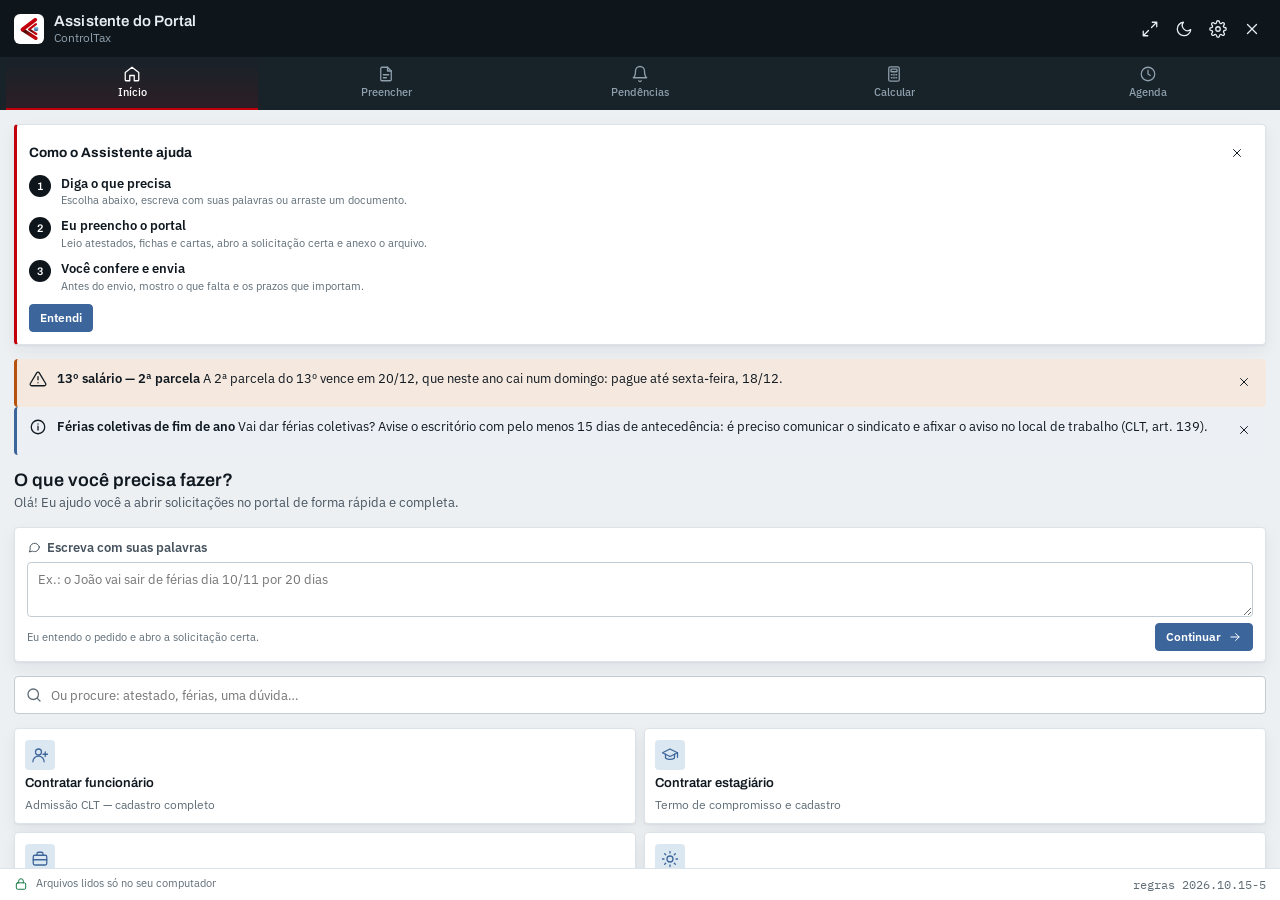
==== commit 6c85bae9: "Hoje: tela do Control Onvio adaptada ao cliente, com trâmites no detalhe Rosca de % em dia, carrosse" ====
--- a/panel/panel.html
+++ b/panel/panel.html
@@ -54,6 +54,8 @@
     <symbol id="i-plus" viewBox="0 0 24 24"><path d="M12 5v14M5 12h14"/></symbol>
     <symbol id="i-print" viewBox="0 0 24 24"><path d="M6 9V3h12v6M6 18H4a1 1 0 0 1-1-1v-6a2 2 0 0 1 2-2h14a2 2 0 0 1 2 2v6a1 1 0 0 1-1 1h-2"/><rect x="6" y="14" width="12" height="7"/></symbol>
     <symbol id="i-expand" viewBox="0 0 24 24"><path d="M15 3h6v6M9 21H3v-6M21 3l-7 7M3 21l7-7"/></symbol>
+    <symbol id="i-grid" viewBox="0 0 24 24"><rect x="3" y="3" width="7.5" height="7.5" rx="1"/><rect x="13.5" y="3" width="7.5" height="7.5" rx="1"/><rect x="3" y="13.5" width="7.5" height="7.5" rx="1"/><rect x="13.5" y="13.5" width="7.5" height="7.5" rx="1"/></symbol>
+    <symbol id="i-clip" viewBox="0 0 24 24"><path d="m20.5 11.5-8.3 8.3a5 5 0 0 1-7.1-7.1l8.6-8.6a3.4 3.4 0 0 1 4.8 4.8l-8.6 8.6a1.7 1.7 0 0 1-2.4-2.4l7.9-7.9"/></symbol>
     <symbol id="i-copy" viewBox="0 0 24 24"><rect x="8" y="8" width="13" height="13" rx="2"/><path d="M16 8V5a2 2 0 0 0-2-2H5a2 2 0 0 0-2 2v9a2 2 0 0 0 2 2h3"/></symbol>
   </defs>
 </svg>
@@ -115,6 +117,7 @@
   </div>
 </div>
 <div id="print-area" aria-hidden="true"></div>
+<div class="dica" id="dica" hidden></div>
 
 <input type="file" id="file-input" multiple hidden accept=".pdf,.png,.jpg,.jpeg,.webp,.bmp,.tif,.tiff,.xlsx,.xls,.csv,.txt">
 <div class="modal" id="modal" hidden></div>
--- a/panel/plataforma.css
+++ b/panel/plataforma.css
@@ -253,3 +253,198 @@
 }
 .pn-li .main small { display: -webkit-box; -webkit-line-clamp: 2; -webkit-box-orient: vertical; overflow: hidden; }
 .dp-toolbar .seg button { white-space: nowrap; }
+
+/* =================== Hoje (2.1) =================== */
+/* Tela "Hoje" do Control Onvio (repositório do escritório), adaptada à visão do cliente: rosca "% em dia",
+   carrossel, próximos passos, situações e cartões por motivo. Cada motivo define --c (bolinha, barra,
+   etiqueta e rodapé); o texto fica sempre com a tinta de texto. Paleta dos gráficos validada, claro e escuro. */
+:root {
+  --viz-s1:#2a78d6; --viz-s2:#eb6834;
+  --viz-ok:#0ca30c; --viz-warn:#fab219; --viz-serious:#ec835a; --viz-crit:#d03b3b;
+  --hj-late: var(--brand-red); --hj-today: var(--warn);
+}
+@media (prefers-color-scheme: dark) { :root:not([data-theme="light"]) { --viz-s1:#3987e5; --viz-s2:#d95926; } }
+:root[data-theme="dark"] { --viz-s1:#3987e5; --viz-s2:#d95926; }
+
+.dica { position: fixed; z-index: 90; pointer-events: none; background: var(--ink); color: var(--page); font-size: 12px; line-height: 1.4; padding: 7px 10px; border-radius: 4px; box-shadow: var(--shadow-2); max-width: 280px; white-space: pre-line; }
+.aviso-linha { display: flex; align-items: center; gap: 10px; padding: 9px 12px; border: 1px solid var(--rule); border-left: 3px solid var(--blue-deep); border-radius: var(--r); background: var(--surface); font-size: 12.5px; color: var(--ink-2); }
+.aviso-linha.late { border-left-color: var(--hj-late); }
+.aviso-linha > .ic { flex: none; color: var(--blue-deep); } .aviso-linha.late > .ic { color: var(--hj-late); }
+.aviso-linha.ok { border-left-color: var(--ok); } .aviso-linha.ok > .ic { color: var(--ok); }
+.hj-saud { margin: -4px 0 0; font-size: 13px; color: var(--ink-2); }
+.hj-saud b { font: 700 15px var(--f-head); color: var(--ink); }
+.hj-barra .dp-count { margin-left: auto; }
+
+/* rosca */
+.anel { display: block; }
+.an-svg { flex: none; width: 150px; height: 150px; overflow: visible; }
+.an-f { cursor: pointer; transition: stroke-width .15s, opacity .15s; }
+.an-f:hover, .an-f.ativo { stroke-width: 15px; }
+.an-f.apagado { opacity: .25; }
+.an-f.entra { animation: an-entra .9s cubic-bezier(.2,.7,.2,1) both; }
+@keyframes an-entra { from { stroke-dasharray: 0 var(--c); } }
+.an-svg .an-total, .an-svg .an-rot { pointer-events: none; }
+.an-svg .an-total { font: 700 34px var(--f-head); fill: var(--ink); font-variant-numeric: tabular-nums; }
+.an-svg .an-rot { font-size: 10.5px; fill: var(--ink-3); text-transform: uppercase; letter-spacing: .08em; }
+
+/* destaque: rosca + título + carrossel (esquerda) e próximos passos (direita) */
+.hj-hero { display: grid; grid-template-columns: minmax(0, 1.35fr) minmax(0, 1fr); border: 1px solid var(--rule); border-radius: 4px; overflow: hidden; background: var(--surface); box-shadow: var(--shadow-1); }
+.hj-hero-g { display: flex; align-items: center; gap: 26px; padding: 22px 24px; min-width: 0; }
+.hj-donut { flex: none; }
+.hj-hero-tx { min-width: 0; flex: 1; display: flex; flex-direction: column; gap: 6px; }
+.hj-eyebrow { font-size: 11.5px; font-weight: 600; text-transform: uppercase; letter-spacing: .08em; color: var(--ink-3); }
+.hj-hero-tx h2 { margin: 0; font: 700 24px/1.2 var(--f-head); letter-spacing: -.01em; color: var(--ink); }
+.hj-hero-tx h2 em { font-style: normal; color: var(--hj-late); font-variant-numeric: tabular-nums; }
+.hj-hero-tx h2 .ic { width: 22px; height: 22px; color: var(--ok); vertical-align: -3px; }
+.hj-hero-tx p { margin: 0; font-size: 13px; color: var(--ink-2); }
+.hj-legenda { display: flex; flex-wrap: wrap; gap: 4px 12px; margin-top: 4px; font-size: 11.5px; color: var(--ink-2); }
+.hj-legenda span { display: inline-flex; align-items: center; gap: 5px; }
+.hj-legenda i { width: 9px; height: 9px; border-radius: 3px; }
+.hj-legenda b { color: var(--ink); }
+
+/* carrossel: um aviso por vez; a bolinha mostra que a leitura do portal está em dia */
+.hj-tick { position: relative; display: flex; align-items: center; gap: 12px; margin-top: 6px; padding: 10px 12px; border-radius: 4px; background: var(--surface-2); min-width: 0; }
+.hj-bola { flex: none; width: 10px; height: 10px; border-radius: 50%; background: var(--ok); animation: hj-bola 2s ease-out infinite; }
+@keyframes hj-bola { 0% { box-shadow: 0 0 0 0 color-mix(in srgb, var(--ok) 60%, transparent); } 70%, 100% { box-shadow: 0 0 0 8px color-mix(in srgb, var(--ok) 0%, transparent); } }
+.hj-tick.parado .hj-bola { background: var(--ink-3); animation: none; }
+.hj-tick.erro .hj-bola { background: var(--hj-late); animation: none; }
+.hj-tick-palco { position: relative; flex: 1; min-width: 0; min-height: 58px; }
+.hj-tk { all: unset; box-sizing: border-box; position: absolute; inset: 0; display: flex; flex-direction: column; justify-content: center; gap: 2px; min-width: 0; cursor: pointer; opacity: 0; transform: translateY(12px); pointer-events: none; transition: opacity .45s ease, transform .45s cubic-bezier(.2,.7,.2,1); }
+.hj-tk.on { opacity: 1; transform: none; pointer-events: auto; }
+.hj-tk.sai { transform: translateY(-12px); }
+.hj-tk.vazio { cursor: default; }
+.hj-tk:focus-visible { outline: 2px solid var(--blue-deep); outline-offset: 2px; border-radius: 4px; }
+.hj-tk-tag { align-self: flex-start; display: inline-flex; align-items: center; gap: 6px; font-size: 10.5px; font-weight: 700; text-transform: uppercase; letter-spacing: .08em; color: var(--ink-2); }
+.hj-tk-tag::before { content: ""; width: 8px; height: 8px; border-radius: 2px; background: var(--c); }
+.hj-tk b, .hj-tk small { display: block; overflow: hidden; text-overflow: ellipsis; white-space: nowrap; }
+.hj-tk b { font-size: 13.5px; font-weight: 600; color: var(--ink); }
+.hj-tk small { font-size: 11.5px; color: var(--ink-3); }
+.hj-tk:hover b { text-decoration: underline; text-decoration-thickness: 1px; text-underline-offset: 2px; }
+.hj-tick-relogio { position: absolute; left: 0; bottom: 0; width: 0; height: 0; overflow: hidden; visibility: hidden; }
+.hj-tick-relogio i { display: block; width: 100%; height: 100%; animation: hj-relogio 5s linear infinite; }
+.hj-tick:hover .hj-tick-relogio i, .hj-tick:focus-within .hj-tick-relogio i, .hj-tick.uno .hj-tick-relogio i { animation-play-state: paused; }
+@keyframes hj-relogio { from { transform: scaleX(0); } to { transform: scaleX(1); } }
+
+/* próximos passos */
+.hj-passos { display: flex; flex-direction: column; min-width: 0; padding: 18px 20px; border-left: 1px solid var(--rule); background: color-mix(in srgb, var(--surface-2) 70%, transparent); }
+.hj-passos h3 { margin: 0 0 10px; font-size: 11.5px; text-transform: uppercase; letter-spacing: .08em; color: var(--ink-3); }
+.hj-passos-l { list-style: none; margin: 0; padding: 0 6px 0 0; display: flex; flex-direction: column; gap: 6px; max-height: 268px; overflow-y: auto; overscroll-behavior: contain; scrollbar-width: thin; }
+.hj-passos-l.rola { -webkit-mask-image: linear-gradient(to bottom, #000 0, #000 calc(100% - 22px), transparent 100%); mask-image: linear-gradient(to bottom, #000 0, #000 calc(100% - 22px), transparent 100%); }
+.hj-passos-l.rola.fim { -webkit-mask-image: none; mask-image: none; }
+.hj-step { box-sizing: border-box; width: 100%; display: grid; grid-template-columns: 10px minmax(0, 1fr) auto; gap: 10px; align-items: center; padding: 8px 10px; border: 1px solid var(--rule); border-radius: 4px; background: var(--surface); color: var(--ink); font: inherit; text-align: left; cursor: pointer; transition: transform .15s, box-shadow .15s, border-color .15s; }
+.hj-step:hover { transform: translateX(2px); border-color: color-mix(in srgb, var(--c, var(--blue-deep)) 45%, var(--rule)); box-shadow: 0 4px 14px rgba(16,24,32,.08); }
+.hj-step:focus-visible { outline: 2px solid var(--blue-deep); outline-offset: 1px; }
+.hj-step > i { width: 10px; height: 10px; border-radius: 50%; background: var(--c, var(--blue-deep)); animation: hj-pulsa 3s ease-out infinite; }
+.hj-passos-l li:nth-child(2) .hj-step > i { animation-delay: .26s; } .hj-passos-l li:nth-child(3) .hj-step > i { animation-delay: .52s; } .hj-passos-l li:nth-child(n+4) .hj-step > i { animation-delay: .78s; }
+@keyframes hj-pulsa { 0% { box-shadow: 0 0 0 0 color-mix(in srgb, var(--c, var(--blue-deep)) 32%, transparent); } 70%, 100% { box-shadow: 0 0 0 6px color-mix(in srgb, var(--c, var(--blue-deep)) 0%, transparent); } }
+.hj-step b { display: block; font-size: 12.5px; font-weight: 600; line-height: 1.3; color: var(--ink); }
+.hj-step small { display: block; overflow: hidden; text-overflow: ellipsis; white-space: nowrap; font-size: 11.5px; line-height: 1.3; color: var(--ink-3); }
+.hj-step > .ic { color: var(--ink-3); }
+.hj-zen { display: flex; align-items: center; gap: 10px; padding: 14px; border-radius: 4px; font-size: 13px; font-weight: 600; color: var(--ok); background: color-mix(in srgb, var(--ok) 9%, transparent); }
+.hj-zen.big { justify-content: center; padding: 34px; color: var(--ink-3); background: var(--surface); border: 1px dashed var(--rule-strong); }
+
+/* situações: filtros com bolinha e número */
+.hj-sits { display: flex; flex-wrap: wrap; gap: 8px; }
+.hj-sit { all: unset; box-sizing: border-box; display: inline-flex; align-items: center; gap: 8px; padding: 8px 14px 8px 12px; border: 1px solid var(--rule); border-radius: 4px; background: var(--surface); font-size: 12.5px; color: var(--ink-2); cursor: pointer; transition: background .15s, border-color .15s; }
+.hj-sit:hover { border-color: var(--rule-strong); background: var(--surface-2); }
+.hj-sit:focus-visible { outline: 2px solid var(--blue-deep); outline-offset: 2px; }
+.hj-sit-dot { width: 8px; height: 8px; border-radius: 50%; background: var(--c); }
+.hj-sit-l { font-weight: 600; color: var(--ink); }
+.hj-sit b { font: 700 13px var(--f-mono); color: var(--ink); }
+.hj-sit.on { border-color: var(--c); background: color-mix(in srgb, var(--c) 10%, var(--surface)); box-shadow: inset 0 0 0 1px var(--c); }
+.hj-sit.zero { opacity: .55; } .hj-sit.zero .hj-sit-dot { background: var(--ink-3); } .hj-sit.zero.on { opacity: 1; }
+
+/* grupos de cartões */
+.hj-sec h3 { display: flex; align-items: center; gap: 8px; margin: 0 0 10px; font: 700 13px var(--f-head); color: var(--ink); }
+.hj-sec h3 > .ic { color: var(--c); }
+.hj-sec h3 > span { padding: 1px 8px; border-radius: 3px; font: 700 11.5px var(--f-mono); color: var(--ink); background: color-mix(in srgb, var(--c) 16%, var(--surface)); }
+.hj-sec h3::after { content: ""; flex: 1; order: 9; height: 1px; background: linear-gradient(90deg, color-mix(in srgb, var(--c) 40%, var(--rule)), transparent); }
+.hj-sec-mais { order: 10; border: 0; background: none; padding: 0; display: inline-flex; align-items: center; gap: 2px; font: 600 12px var(--f-body); color: var(--blue-deep); cursor: pointer; }
+.hj-sec-mais:hover { text-decoration: underline; }
+.hj-grade { display: grid; grid-template-columns: repeat(auto-fill, minmax(290px, 1fr)); gap: 14px; }
+.hj-card { position: relative; display: flex; flex-direction: column; gap: 12px; min-width: 0; padding: 14px 16px 0; overflow: hidden; border: 1px solid var(--rule); border-radius: 4px; background: var(--surface); color: var(--ink); font: inherit; text-align: left; cursor: pointer; transition: transform .18s cubic-bezier(.2,.7,.2,1), box-shadow .18s, border-color .18s; }
+.hj-card::before { content: ""; position: absolute; inset: 0 auto 0 0; width: 4px; background: var(--c); }
+.hj-card:hover { transform: translateY(-3px); border-color: color-mix(in srgb, var(--c) 40%, var(--rule)); box-shadow: 0 14px 34px rgba(16,24,32,.13); }
+.hj-card:focus-visible { outline: 2px solid var(--blue-deep); outline-offset: 2px; }
+.hj-card header { display: flex; align-items: center; gap: 6px; }
+.hj-card .spacer { flex: 1; }
+.hj-chip { display: inline-flex; align-items: center; gap: 5px; padding: 3px 9px 3px 7px; border-radius: 3px; font-size: 11px; font-weight: 700; letter-spacing: .02em; color: var(--ink); background: color-mix(in srgb, var(--c) 16%, var(--surface)); }
+.hj-chip .ic { color: var(--c); }
+.hj-num { font-size: 12px; color: var(--ink-3); }
+.hj-card-id { display: grid; grid-template-columns: auto minmax(0, 1fr); gap: 14px; align-items: center; }
+.hj-card-id h4 { margin: 0 0 3px; overflow: hidden; text-overflow: ellipsis; white-space: nowrap; font: 700 15px/1.25 var(--f-head); color: var(--ink); }
+.hj-sub { overflow: hidden; text-overflow: ellipsis; white-space: nowrap; font-size: 12px; color: var(--ink-2); }
+.hj-lim { margin-top: 4px; font-size: 11.5px; color: var(--ink-3); font-variant-numeric: tabular-nums; }
+.ap { position: relative; display: inline-block; flex: none; width: var(--sz); height: var(--sz); }
+.ap-svg { width: 100%; height: 100%; transform: rotate(-90deg); }
+.ap-svg circle { fill: none; stroke-width: 3.4; }
+.ap-svg .bg { stroke: color-mix(in srgb, var(--ink) 9%, transparent); }
+.ap-svg .fg { stroke: var(--c, var(--blue-deep)); stroke-linecap: round; }
+.ap-c { position: absolute; inset: 0; display: flex; flex-direction: column; align-items: center; justify-content: center; line-height: 1; }
+.ap-c b { font: 800 calc(var(--sz) * .3) var(--f-head); color: var(--ink); font-variant-numeric: tabular-nums; }
+.ap-c small { margin-top: 2px; font-size: 9.5px; text-transform: uppercase; letter-spacing: .05em; color: var(--ink-3); }
+.hj-stats { display: grid; grid-template-columns: repeat(3, minmax(0, 1fr)); margin: 0; border: 1px solid var(--rule); border-radius: 4px; background: color-mix(in srgb, var(--surface-2) 60%, var(--surface)); }
+.hj-stats > div { min-width: 0; padding: 8px 10px; }
+.hj-stats > div + div { border-left: 1px solid var(--rule); }
+.hj-stats dt { font-size: 10px; font-weight: 600; text-transform: uppercase; letter-spacing: .07em; color: var(--ink-3); }
+.hj-stats dd { margin: 2px 0 0; overflow-wrap: anywhere; font-size: 13px; font-weight: 600; line-height: 1.25; color: var(--ink); }
+.hj-cta { display: flex; align-items: center; gap: 8px; margin: 0 -16px; padding: 10px 16px; border-top: 1px solid var(--rule); font-size: 12.5px; font-weight: 600; color: var(--ink); background: color-mix(in srgb, var(--c) 9%, var(--surface)); }
+.hj-cta .ic { flex: none; color: var(--c); transition: transform .15s; }
+.hj-cta span { flex: 1; min-width: 0; }
+.hj-card:hover .hj-cta .ic { transform: translateX(3px); }
+
+/* lista: etiqueta do motivo · nº · solicitação · responsável · dias */
+.hj-lista { overflow: hidden; }
+.prio { display: grid; grid-template-columns: 150px 64px minmax(0, 1fr) minmax(70px, 140px) 56px; align-items: center; gap: 12px; width: 100%; padding: 9px 16px; border: 0; border-top: 1px solid var(--rule); border-left: 3px solid transparent; background: none; color: var(--ink); font: inherit; text-align: left; cursor: pointer; }
+.hj-lista .prio:first-child { border-top: 0; }
+.prio:hover { background: var(--surface-2); }
+.prio:focus-visible { outline: 2px solid var(--blue-deep); outline-offset: -2px; }
+.pr-tag { justify-self: start; max-width: 100%; overflow: hidden; text-overflow: ellipsis; white-space: nowrap; padding: 2px 8px; border-radius: 999px; font-size: 11px; font-weight: 600; color: var(--ink); background: color-mix(in srgb, var(--pc) 16%, var(--surface)); box-shadow: inset 0 0 0 1px color-mix(in srgb, var(--pc) 45%, transparent); }
+.pr-tag::before { content: ""; display: inline-block; width: 7px; height: 7px; margin-right: 6px; border-radius: 50%; background: var(--pc); vertical-align: 1px; }
+.prio.m-prescreve { --pc: var(--viz-crit); border-left-color: var(--viz-crit); }
+.prio.m-responder { --pc: var(--viz-serious); border-left-color: var(--viz-serious); }
+.prio.m-atrasada { --pc: var(--viz-warn); }
+.prio.m-escritorio { --pc: var(--viz-s1); }
+.prio.m-concluida { --pc: var(--viz-ok); }
+.pr-num { color: var(--ink-3); font-size: 12px; }
+.pr-tx { min-width: 0; }
+.pr-tx b, .pr-tx small { display: block; overflow: hidden; text-overflow: ellipsis; white-space: nowrap; }
+.pr-tx b { font-weight: 600; }
+.pr-tx small { font-size: 12px; color: var(--ink-3); }
+.pr-resp { font-size: 12px; color: var(--ink-2); overflow: hidden; text-overflow: ellipsis; white-space: nowrap; }
+.pr-d { justify-self: end; font-size: 12.5px; color: var(--ink-2); white-space: nowrap; }
+
+/* trâmites no detalhe (linha do tempo, como no Control Onvio) */
+.tl { position: relative; padding-left: 28px; }
+.tl::before { content: ""; position: absolute; left: 7px; top: 6px; bottom: 6px; width: 2px; background: var(--rule); }
+.tl-item { position: relative; margin-bottom: 14px; }
+.tl-item::before { content: ""; position: absolute; left: -26px; top: 4px; width: 12px; height: 12px; border-radius: 50%; background: var(--surface); border: 2px solid var(--blue-deep); }
+.tl-item.cli::before { border-color: var(--viz-s2); }
+.tl-item:first-child::before { background: var(--blue-deep); }
+.tl-meta { display: flex; gap: 8px; align-items: center; flex-wrap: wrap; font-size: 12px; color: var(--ink-3); margin-bottom: 5px; }
+.tl-meta b { color: var(--ink-2); }
+.tl-tx { background: var(--surface-2); border: 1px solid var(--rule); border-radius: 4px; padding: 10px 12px; white-space: pre-wrap; overflow-wrap: anywhere; line-height: 1.5; font-size: 13px; }
+.tl-anx { display: flex; gap: 6px; flex-wrap: wrap; margin-top: 6px; }
+.tl-anx span { display: inline-flex; align-items: center; gap: 5px; font-size: 12px; background: var(--surface-2); border: 1px solid var(--rule); border-radius: 3px; padding: 2px 8px; }
+.dlg-sec { margin: 6px 0 0; font: 700 13px var(--f-head); }
+
+/* entrada animada: só ao chegar na tela */
+@keyframes hj-sobe { from { opacity: 0; transform: translateY(10px); } }
+@keyframes hj-desenha { from { stroke-dasharray: 0 100; } }
+.hj-anim .hj-hero, .hj-anim .hj-sit, .hj-anim .hj-card, .hj-anim .hj-passos li { animation: hj-sobe .55s cubic-bezier(.2,.7,.2,1) both; animation-delay: calc(var(--i, 0) * 55ms); }
+.hj-anim .ap-svg .fg { animation: hj-desenha 1.1s cubic-bezier(.3,.7,.2,1) both; animation-delay: .15s; }
+
+@media (max-width: 1180px) { .hj-hero { grid-template-columns: minmax(0, 1fr); } .hj-passos { border-left: 0; border-top: 1px solid var(--rule); } }
+@media (max-width: 760px) {
+  .hj-hero-g { flex-direction: column; align-items: flex-start; gap: 14px; padding: 18px 16px; }
+  .hj-donut { align-self: center; }
+  .hj-hero-tx h2 { font-size: 20px; }
+  .hj-grade { grid-template-columns: minmax(0, 1fr); }
+  .prio { grid-template-columns: auto minmax(0, 1fr) auto; }
+  .prio .pr-num, .prio .pr-resp { display: none; }
+}
+@media (prefers-reduced-motion: reduce) {
+  .an-f.entra, .hj-bola, .hj-step > i, .hj-anim .hj-hero, .hj-anim .hj-sit, .hj-anim .hj-card, .hj-anim .hj-passos li, .hj-anim .ap-svg .fg { animation: none; }
+  .an-f, .hj-step, .hj-card, .hj-tk { transition: none; }
+  .hj-tick-relogio i { animation-duration: 8s; }
+}
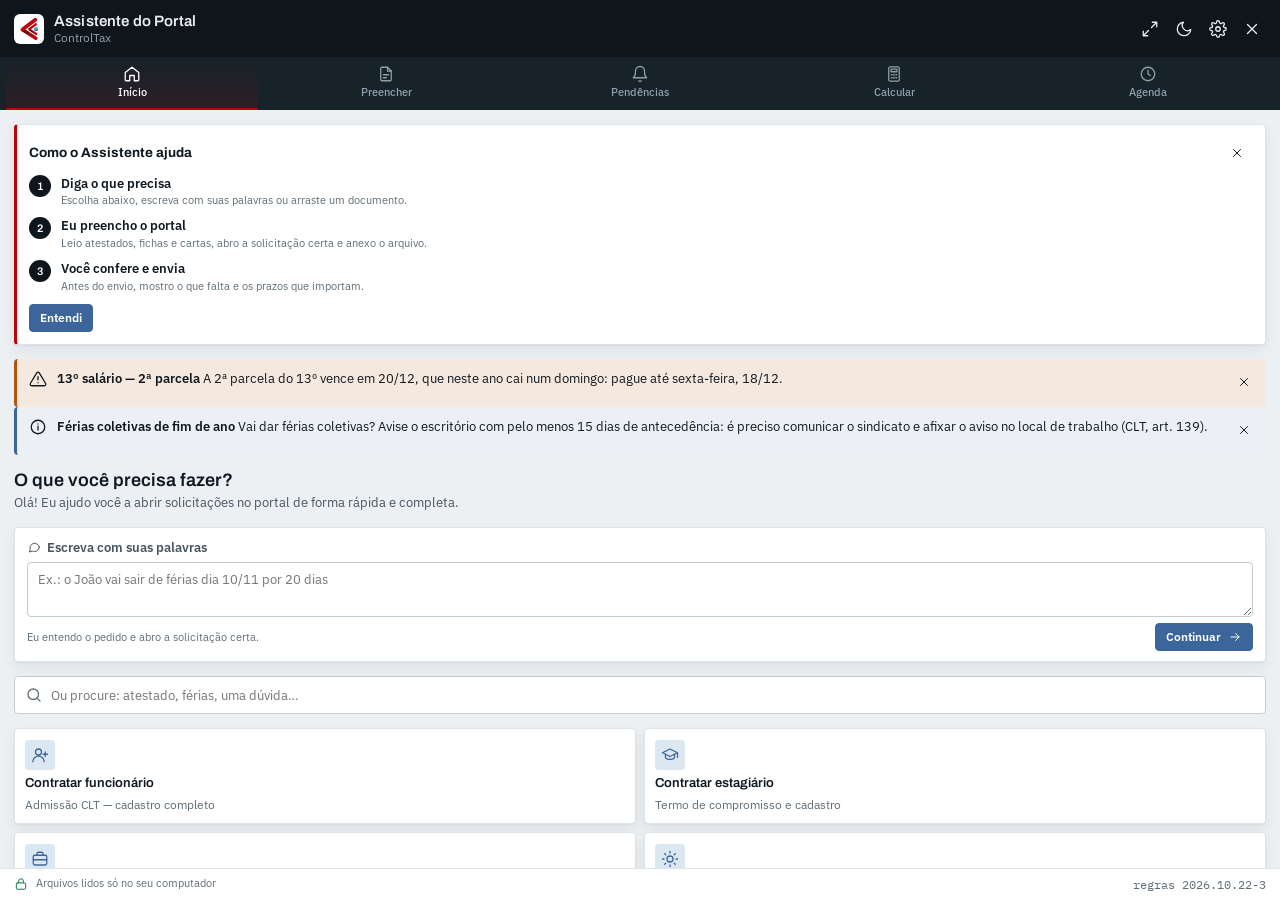
==== commit 167e00e6: "Painel do lote 5: lote por pessoa, regra dos 60 dias, planilha de rubricas, leitura de Word e falhas" ====
--- a/panel/panel.html
+++ b/panel/panel.html
@@ -119,7 +119,7 @@
 <div id="print-area" aria-hidden="true"></div>
 <div class="dica" id="dica" hidden></div>
 
-<input type="file" id="file-input" multiple hidden accept=".pdf,.png,.jpg,.jpeg,.webp,.bmp,.tif,.tiff,.xlsx,.xls,.csv,.txt">
+<input type="file" id="file-input" multiple hidden accept=".pdf,.png,.jpg,.jpeg,.webp,.bmp,.xlsx,.xls,.csv,.ods,.docx,.odt,.txt">
 <div class="modal" id="modal" hidden></div>
 <script type="module" src="panel.js"></script>
 </body>
--- a/panel/panel.css
+++ b/panel/panel.css
@@ -156,8 +156,19 @@
 .field.missing .input, .field.missing .seg { border-color: var(--warn); box-shadow: 0 0 0 2px color-mix(in srgb, var(--warn) 22%, transparent); }
 .field .cands { display: flex; flex-wrap: wrap; align-items: center; gap: 6px; margin-top: 2px; }
 .field .cands small { font-size: 11.5px; color: var(--ink-2); font-weight: 600; }
+/* lido com dúvida no documento: sugestão de um clique (não vai ao portal sozinha) */
+.field .sug-doc { display: flex; flex-wrap: wrap; align-items: center; gap: 6px; margin-top: 3px; }
+.field .sug-doc small { font-size: 11.5px; color: var(--ink-2); }
+.field .sug-doc small b { font-weight: 600; color: var(--ink); }
+.frow .sug-doc { margin: 0 12px 8px; }
 .field .miss { display: flex; align-items: center; gap: 5px; font-size: 11.5px; font-weight: 500; color: color-mix(in srgb, var(--warn) 70%, var(--ink)); }
 .field .miss::before { content: "!"; display: inline-grid; place-items: center; width: 14px; height: 14px; border-radius: 50%; background: var(--warn); color: #fff; font-size: 10px; font-weight: 700; }
+/* o portal recusou o campo (erro de validação dele) e opção parecida escolhida na lista */
+.field.pf-err .input, .field.pf-err .seg { border-color: var(--brand-red); box-shadow: 0 0 0 2px color-mix(in srgb, var(--brand-red) 18%, transparent); }
+.field .portal-erro { display: block; margin-top: 4px; font-size: 11.5px; font-weight: 500; color: var(--brand-red); }
+.field .aprox { display: block; margin-top: 4px; font-size: 11.5px; color: color-mix(in srgb, var(--warn) 70%, var(--ink)); }
+.frow .aprox, .frow .portal-erro { margin: 0 12px 8px; }
+.tips .cands { display: inline-flex; flex-wrap: wrap; gap: 6px; align-items: center; margin-left: 4px; }
 /* Aviso ou cálculo */
 .escolha { display: grid; gap: 8px; }
 .escolha .opc { display: grid; gap: 3px; text-align: left; padding: 10px 12px; border: 1px solid var(--rule-strong); border-radius: var(--r); background: var(--surface); color: var(--ink); cursor: pointer; }
@@ -260,6 +271,20 @@
 .kv { display: grid; grid-template-columns: auto 1fr; gap: 4px 12px; font-size: 12.5px; }
 .kv dt { color: var(--ink-3); }
 .kv dd { margin: 0; font-family: var(--f-mono); font-size: 12px; }
+/* cartão "Entendi assim": cada valor troca com um clique e sai no x */
+.kv-ed dt { align-self: center; }
+.kv-ed dd { display: flex; align-items: center; gap: 6px; flex-wrap: wrap; }
+.kv-v { font: inherit; color: var(--ink); background: none; border: 0; border-bottom: 1px dashed var(--rule-strong); padding: 1px 0; cursor: text; text-align: left; }
+.kv-v:hover, .kv-v:focus-visible { border-bottom-color: var(--blue-deep); color: var(--blue-deep); outline: none; }
+.kv-x { display: inline-grid; place-items: center; width: 20px; height: 20px; padding: 0; border: 0; border-radius: 50%; background: none; color: var(--ink-3); cursor: pointer; }
+.kv-x:hover, .kv-x:focus-visible { background: var(--err-bg); color: var(--brand-red); outline: none; }
+.kv-in { height: 26px; padding: 2px 6px; font-size: 12px; min-width: 0; width: 100%; max-width: 260px; }
+.ped-lista { margin: 0; padding: 0 0 0 18px; display: grid; gap: 10px; }
+.ped-lista li { padding-left: 2px; }
+.ped-h { display: flex; align-items: center; justify-content: space-between; gap: 8px; margin-bottom: 4px; font-size: 13px; }
+.tbl-linhas { width: 100%; border-collapse: collapse; font-size: 12px; margin-bottom: 4px; }
+.tbl-linhas th { text-align: left; font-weight: 600; color: var(--ink-3); border-bottom: 1px solid var(--rule-strong); padding: 3px 6px 3px 0; }
+.tbl-linhas td { border-bottom: 1px solid var(--rule); padding: 4px 6px 4px 0; }
 .spin { width: 14px; height: 14px; border: 2px solid var(--rule-strong); border-top-color: var(--blue-deep); border-radius: 50%; animation: sp .8s linear infinite; flex: none; }
 @keyframes sp { to { transform: rotate(360deg); } }
 .tool-tabs { display: flex; gap: 6px; flex-wrap: wrap; }
@@ -280,6 +305,8 @@
 .free-a { display: flex; align-items: center; justify-content: space-between; gap: 8px; flex-wrap: wrap; }
 .free.mini { display: flex; gap: 6px; padding: 0; }
 .free.mini .input { flex: 1; min-width: 0; }
+.free.mini textarea.input { resize: vertical; min-height: 34px; max-height: 220px; font: inherit; line-height: 1.35; }
+.free.mini { align-items: flex-start; }
 .stepper { list-style: none; margin: 0; padding: 0; display: grid; grid-template-columns: repeat(4, 1fr); gap: 4px; }
 .stepper li { display: flex; flex-direction: column; align-items: center; gap: 4px; font-size: 11px; color: var(--ink-3); text-align: center; position: relative; }
 .stepper .dot { width: 22px; height: 22px; border-radius: 50%; display: grid; place-items: center; border: 1.5px solid var(--rule-strong); background: var(--surface); font: 600 11px var(--f-head); }
@@ -346,3 +373,39 @@
 .dock > .btn-undo { order: -1; flex: 1 0 100%; border-color: var(--blue-deep); color: var(--blue-deep); font-weight: 600; background: var(--info-bg); }
 #f-obs { min-height: 56px; }
 .dock > .btn-undo[hidden] { display: none; }
+
+/* =================== Calcular: simulação de férias e rescisão (2.3) =================== */
+.sim-grid { display: grid; grid-template-columns: minmax(0, 1fr) minmax(0, 1.15fr); gap: 18px; align-items: start; }
+.sim-form { display: grid; gap: 10px; align-content: start; }
+.sim-form .toggle.sim-check { margin: 0; }
+.sim-res { position: sticky; top: 0; display: grid; gap: 10px; min-width: 0; }
+.sim-vazio { display: grid; justify-items: center; gap: 6px; padding: 34px 16px; text-align: center; color: var(--ink-3); border: 1px dashed var(--rule-strong); border-radius: var(--r); background: var(--surface-2); }
+.sim-vazio b { color: var(--ink-2); font-weight: 600; }
+.sim-head { padding: 14px 16px; border-radius: var(--r); background: var(--masthead); color: #E9EEF2; display: grid; gap: 6px; }
+.sim-head small { color: #8FA0AD; font-size: 11.5px; }
+.sim-liq { display: flex; align-items: baseline; justify-content: space-between; gap: 10px; }
+.sim-liq span { font-size: 12px; text-transform: uppercase; letter-spacing: .08em; color: #B9C5CF; }
+.sim-liq b { font: 700 26px var(--f-head); color: #fff; font-variant-numeric: tabular-nums; }
+.sim-tot { display: flex; gap: 16px; flex-wrap: wrap; font-size: 12px; color: #B9C5CF; }
+.sim-tot b { font-family: var(--f-mono); color: #fff; font-weight: 500; }
+.sim-tab { width: 100%; border-collapse: collapse; font-size: 12.5px; }
+.sim-tab th { text-align: left; font-size: 10.5px; text-transform: uppercase; letter-spacing: .07em; color: var(--ink-3); font-weight: 600; padding: 4px 6px; border-bottom: 1px solid var(--rule); }
+.sim-tab th:last-child, .sim-tab td.v { text-align: right; }
+.sim-tab td { padding: 6px; border-bottom: 1px solid var(--rule); vertical-align: top; }
+.sim-tab td.ref { color: var(--ink-3); font-size: 11.5px; white-space: nowrap; }
+.sim-tab td.v { font-family: var(--f-mono); white-space: nowrap; }
+.sim-tab td.v.neg { color: var(--brand-red); }
+.sim-tag { display: inline-block; margin-left: 4px; padding: 0 5px; border-radius: 3px; font-size: 10px; font-weight: 600; color: var(--ok); border: 1px solid color-mix(in srgb, var(--ok) 45%, transparent); vertical-align: 1px; }
+.sim-box { display: grid; grid-template-columns: repeat(2, minmax(0, 1fr)); gap: 1px; border: 1px solid var(--rule); border-radius: var(--r); background: var(--rule); overflow: hidden; }
+.sim-box > div { background: var(--surface-2); padding: 8px 10px; display: grid; gap: 2px; }
+.sim-box span { font-size: 10.5px; text-transform: uppercase; letter-spacing: .06em; color: var(--ink-3); font-weight: 600; }
+.sim-box b { font-size: 12.5px; font-weight: 600; }
+.sim-aviso { display: flex; gap: 8px; align-items: flex-start; font-size: 12px; color: var(--ink-2); }
+.sim-aviso .ic { flex: none; margin-top: 2px; color: var(--blue-deep); }
+.sim-saida { display: grid; gap: 10px; min-width: 0; }
+.sim-acoes { display: flex; align-items: center; gap: 8px; flex-wrap: wrap; padding-top: 10px; border-top: 1px solid var(--rule); }
+.sim-acoes .btn { flex: none; white-space: nowrap; }
+.sim-acoes .sim-limpar { margin-right: auto; color: var(--ink-2); }
+.sim-acoes .sim-limpar:not(:disabled):hover { color: var(--brand-red); border-color: color-mix(in srgb, var(--brand-red) 40%, transparent); }
+.sim-acoes .btn:disabled { opacity: .5; cursor: not-allowed; }
+@media (max-width: 760px) { .sim-grid { grid-template-columns: minmax(0, 1fr); } .sim-res { position: static; } .sim-box { grid-template-columns: minmax(0, 1fr); } }
--- a/panel/plataforma.css
+++ b/panel/plataforma.css
@@ -13,23 +13,24 @@
 #plat { display: grid; grid-template-columns: var(--rail) minmax(0, 1fr); height: 100%; position: relative; }
 
 /* ---------- Trilho lateral ---------- */
-.rail { position: absolute; z-index: 30; top: 0; bottom: 0; left: 0; width: var(--rail); overflow: hidden auto; scrollbar-width: none;
-  background: #111A21; color: #E9EEF2; display: flex; flex-direction: column; padding: 12px 8px 14px; gap: 2px;
-  transition: width .16s ease, box-shadow .16s ease; }
+.rail { position: absolute; z-index: 30; top: 0; bottom: 0; left: 0; width: var(--rail); overflow: visible;
+  background: radial-gradient(260px 320px at 0% 100%, rgba(194,0,12,.32), transparent 70%), linear-gradient(180deg, #0E151B 0%, #0B1116 100%);
+  color: #E9EEF2; display: flex; flex-direction: column; align-items: center; padding: 12px 8px 14px; gap: 2px; border-right: 1px solid rgba(255,255,255,.06); }
 .rail::after { content: ""; position: absolute; top: 0; right: 0; bottom: 0; width: 1px; background: linear-gradient(180deg, rgba(194,0,12,.55), rgba(107,170,201,.25) 45%, transparent 90%); pointer-events: none; }
-.rail:hover, .rail:focus-within { width: 236px; box-shadow: 12px 0 40px rgba(0,0,0,.35); }
 .rail-brand { display: flex; align-items: center; gap: 10px; padding: 2px 4px 12px; white-space: nowrap; }
 .rail-logo { width: 38px; height: 38px; border-radius: 6px; background: #fff; display: grid; place-items: center; flex: none; }
 .rail-logo img { width: 22px; height: 26px; }
 .rail-brand-tx b { display: block; font: 700 15px/1.1 var(--f-head); letter-spacing: .01em; }
 .rail-brand-tx b span { color: #E8474B; }
 .rail-brand-tx small { color: #8FA0AD; font-size: 11px; }
-.rail-brand-tx, .rail-t { opacity: 0; transition: opacity .12s ease; }
-.rail:hover .rail-brand-tx, .rail:hover .rail-t, .rail:focus-within .rail-brand-tx, .rail:focus-within .rail-t { opacity: 1; }
+/* o trilho não abre: o nome de cada seção aparece numa etiqueta ao lado do ícone (como no Control Onvio), sem cobrir o conteúdo */
+.rail-brand-tx { display: none; }
+.rail-t { position: absolute; left: calc(100% + 12px); top: 50%; transform: translate(-4px, -50%); z-index: 5; padding: 6px 10px; border-radius: 4px; background: #111A21; color: #fff; box-shadow: 0 8px 24px rgba(0,0,0,.35), inset 0 0 0 1px rgba(255,255,255,.1); font-size: 12.5px; font-weight: 600; white-space: nowrap; opacity: 0; pointer-events: none; transition: opacity .12s, transform .12s; }
+.rail-i:hover .rail-t, .rail-i:focus-visible .rail-t { opacity: 1; transform: translate(0, -50%); }
 .rail-list { display: grid; gap: 3px; }
 .rail-bottom { margin-top: auto; }
 .rail-sep { height: 1px; margin: 10px 6px; background: linear-gradient(90deg, rgba(255,255,255,.12), transparent); }
-.rail-i { position: relative; display: flex; align-items: center; gap: 11px; width: 100%; padding: 6px; border: 0; border-radius: 4px; background: none; color: #B9C5CF; cursor: pointer; text-align: left; white-space: nowrap; transition: background .15s; }
+.rail-i { position: relative; display: flex; align-items: center; justify-content: center; gap: 11px; width: 48px; padding: 5px 6px; border: 0; border-radius: 4px; background: none; color: #B9C5CF; cursor: pointer; text-align: left; white-space: nowrap; transition: background .15s; }
 .rail-i::before { content: ""; position: absolute; left: -8px; top: 18%; bottom: 18%; width: 3px; border-radius: 0 2px 2px 0; background: var(--brand-red); box-shadow: 0 0 12px rgba(194,0,12,.8); opacity: 0; }
 .rail-i:hover { background: rgba(255,255,255,.06); color: #fff; }
 .rail-i:focus-visible { outline: 2px solid #6BAAC9; outline-offset: -2px; }
@@ -41,7 +42,7 @@
 .rail-i.on .rail-ico { background: linear-gradient(135deg, #C2000C, #7A0A0E); box-shadow: 0 4px 14px rgba(194,0,12,.45), inset 0 0 0 1px rgba(255,255,255,.12); }
 .rail-i.on .rail-ico .ic { color: #fff; }
 .rail-t { font-size: 13px; font-weight: 600; }
-.rail-badge { position: absolute; left: 32px; top: 2px; min-width: 18px; height: 18px; padding: 0 5px; border-radius: 9px; background: var(--brand-red); color: #fff; font: 700 10px/18px var(--f-head); text-align: center; box-shadow: 0 0 0 2px #111A21; }
+.rail-badge { position: absolute; left: 30px; top: 0; min-width: 18px; height: 18px; padding: 0 5px; border-radius: 9px; background: var(--brand-red); color: #fff; font: 700 10px/18px var(--f-head); text-align: center; box-shadow: 0 0 0 2px #111A21; }
 
 /* ---------- Área principal ---------- */
 .plat-main { grid-column: 2; display: grid; grid-template-rows: auto auto minmax(0, 1fr); min-height: 0; height: 100%; }
@@ -169,7 +170,9 @@
 .field.pf .input[disabled] { background: var(--surface-2); color: var(--ink-3); cursor: not-allowed; }
 .pf-sec { font: 600 12px var(--f-head); text-transform: uppercase; letter-spacing: .06em; color: var(--ink-3); margin: 16px 0 8px; display: flex; align-items: center; gap: 8px; }
 .pf-sec::after { content: ""; flex: 1; height: 1px; background: var(--rule); }
-body.plat .dock { position: sticky; bottom: 18px; margin: 18px 0 0; padding: 10px 14px; border: 1px solid var(--rule); border-radius: 6px; box-shadow: var(--shadow-2); z-index: 4; }
+/* barra de ações no rodapé do cartão "Dados do pedido" (sem flutuar por cima do conteúdo) */
+body.plat .dock { position: static; margin: 0; padding: 12px 16px; border: 0; border-top: 1px solid var(--rule); border-radius: 0 0 4px 4px; box-shadow: none; backdrop-filter: none; background: var(--surface-2, var(--bg)); flex-wrap: wrap; justify-content: flex-end; z-index: auto; }
+body.plat .dock > #btn-fill { margin-right: auto; }
 body.plat .dock > .btn { flex: 0 1 auto; }
 body.plat .dock > .btn-undo { flex: 0 1 auto; order: 0; }
 
@@ -259,7 +262,7 @@
    carrossel, próximos passos, situações e cartões por motivo. Cada motivo define --c (bolinha, barra,
    etiqueta e rodapé); o texto fica sempre com a tinta de texto. Paleta dos gráficos validada, claro e escuro. */
 :root {
-  --viz-s1:#2a78d6; --viz-s2:#eb6834;
+  --viz-s1:#2a78d6; --viz-s2:#eb6834; --viz-s3:#1a9e8f;
   --viz-ok:#0ca30c; --viz-warn:#fab219; --viz-serious:#ec835a; --viz-crit:#d03b3b;
   --hj-late: var(--brand-red); --hj-today: var(--warn);
 }
@@ -405,6 +408,7 @@
 .prio.m-responder { --pc: var(--viz-serious); border-left-color: var(--viz-serious); }
 .prio.m-atrasada { --pc: var(--viz-warn); }
 .prio.m-escritorio { --pc: var(--viz-s1); }
+.prio.m-respondida { --pc: var(--viz-s3); }
 .prio.m-concluida { --pc: var(--viz-ok); }
 .pr-num { color: var(--ink-3); font-size: 12px; }
 .pr-tx { min-width: 0; }
@@ -414,18 +418,6 @@
 .pr-resp { font-size: 12px; color: var(--ink-2); overflow: hidden; text-overflow: ellipsis; white-space: nowrap; }
 .pr-d { justify-self: end; font-size: 12.5px; color: var(--ink-2); white-space: nowrap; }
 
-/* trâmites no detalhe (linha do tempo, como no Control Onvio) */
-.tl { position: relative; padding-left: 28px; }
-.tl::before { content: ""; position: absolute; left: 7px; top: 6px; bottom: 6px; width: 2px; background: var(--rule); }
-.tl-item { position: relative; margin-bottom: 14px; }
-.tl-item::before { content: ""; position: absolute; left: -26px; top: 4px; width: 12px; height: 12px; border-radius: 50%; background: var(--surface); border: 2px solid var(--blue-deep); }
-.tl-item.cli::before { border-color: var(--viz-s2); }
-.tl-item:first-child::before { background: var(--blue-deep); }
-.tl-meta { display: flex; gap: 8px; align-items: center; flex-wrap: wrap; font-size: 12px; color: var(--ink-3); margin-bottom: 5px; }
-.tl-meta b { color: var(--ink-2); }
-.tl-tx { background: var(--surface-2); border: 1px solid var(--rule); border-radius: 4px; padding: 10px 12px; white-space: pre-wrap; overflow-wrap: anywhere; line-height: 1.5; font-size: 13px; }
-.tl-anx { display: flex; gap: 6px; flex-wrap: wrap; margin-top: 6px; }
-.tl-anx span { display: inline-flex; align-items: center; gap: 5px; font-size: 12px; background: var(--surface-2); border: 1px solid var(--rule); border-radius: 3px; padding: 2px 8px; }
 .dlg-sec { margin: 6px 0 0; font: 700 13px var(--f-head); }
 
 /* entrada animada: só ao chegar na tela */
@@ -448,3 +440,252 @@
   .an-f, .hj-step, .hj-card, .hj-tk { transition: none; }
   .hj-tick-relogio i { animation-duration: 8s; }
 }
+
+/* Hoje: equipe (experiência, férias a vencer, avisos sem cálculo) */
+.hj-equipe { display: grid; grid-template-columns: repeat(4, minmax(0, 1fr)); gap: 14px; align-items: start; }
+@media (max-width: 1500px) { .hj-equipe { grid-template-columns: repeat(2, minmax(0, 1fr)); } }
+.hj-equipe .eq-n { display: inline-block; margin-left: 6px; padding: 0 7px; border-radius: 3px; font: 700 11.5px var(--f-mono); background: var(--surface-3); color: var(--ink); vertical-align: 1px; }
+.eq-body { gap: 6px; }
+.eq-li { cursor: default; }
+.eq-li[data-eq-abrir] { cursor: pointer; }
+.eq-li .main small { white-space: normal; }
+.eq-li .pill, .eq-li .btn { flex: none; }
+#eq-avisos { border-top: 3px solid var(--viz-crit); }
+#eq-exp { border-top: 3px solid var(--viz-warn); }
+#eq-ferias { border-top: 3px solid var(--viz-s1); }
+/* preparar a resposta (lote 6): mensagens das regras e os arquivos da resposta */
+.rp-h { margin: 12px 0 6px; font: 600 13px var(--f-head); }
+.rp-textos .es-tx small { display: block; white-space: normal; margin-top: 2px; }
+.rp-arqs .li { cursor: pointer; }
+#rp-drop { margin-top: 8px; }
+/* variáveis da folha do mês (lote 6): ocupa duas colunas; a planilha pode ser solta no cartão */
+.hj-folha { grid-column: span 2; border-top: 3px solid var(--blue-deep); }
+.hj-folha.over { outline: 2px dashed var(--blue-deep); outline-offset: 2px; }
+.hj-folha .folha-acoes { margin-left: 0; flex-wrap: wrap; flex: initial; }
+@media (max-width: 760px) { .hj-equipe { grid-template-columns: minmax(0, 1fr); } .hj-folha { grid-column: auto; } }
+/* empresa do item quando há mais de uma na tela */
+.hj-emp { max-width: 45%; overflow: hidden; text-overflow: ellipsis; white-space: nowrap; padding: 2px 7px; border-radius: 3px; border: 1px solid var(--rule-strong); font-size: 10.5px; font-weight: 700; letter-spacing: .03em; text-transform: uppercase; color: var(--ink-2); }
+/* seletor de empresas (2.5): uma, várias ou todas */
+.emp-sel { position: relative; flex: none; }
+.emp-sel > summary { list-style: none; display: inline-flex; align-items: center; gap: 6px; max-width: 280px; cursor: pointer; }
+.emp-sel > summary::-webkit-details-marker { display: none; }
+.emp-sel .es-rot { overflow: hidden; text-overflow: ellipsis; white-space: nowrap; font-weight: 600; }
+.emp-sel .es-seta { color: var(--ink-3); font-size: 10px; transition: transform .12s; }
+.emp-sel[open] .es-seta { transform: rotate(180deg); }
+.emp-sel[open] > summary { border-color: var(--blue-deep); box-shadow: 0 0 0 2px color-mix(in srgb, var(--blue-deep) 18%, transparent); }
+.es-pop { position: absolute; top: calc(100% + 6px); left: 0; z-index: 30; width: min(420px, 86vw); background: var(--surface); border: 1px solid var(--rule); border-radius: var(--r); box-shadow: var(--shadow-2); display: grid; gap: 8px; padding: 12px; }
+.es-head { display: grid; gap: 2px; } .es-head b { font: 600 13px var(--f-head); } .es-head small { color: var(--ink-3); font-size: 11.5px; }
+.es-q { width: 100%; }
+.es-rap { display: flex; gap: 4px; flex-wrap: wrap; margin: 0 -6px; }
+.es-lista { display: grid; gap: 2px; max-height: 300px; overflow-y: auto; overscroll-behavior: contain; scrollbar-width: thin; border-top: 1px solid var(--rule); border-bottom: 1px solid var(--rule); padding: 4px 0; }
+.es-li { display: grid; grid-template-columns: auto minmax(0, 1fr) auto auto; align-items: center; gap: 10px; padding: 7px 8px; border-radius: 3px; cursor: pointer; }
+.es-li:hover { background: var(--surface-2); }
+.es-li input { width: 15px; height: 15px; accent-color: var(--blue-deep); margin: 0; }
+.es-tx { display: grid; min-width: 0; } .es-tx b { font-size: 12.5px; font-weight: 600; overflow: hidden; text-overflow: ellipsis; white-space: nowrap; }
+.es-tx small { font-size: 11px; color: var(--ink-3); overflow: hidden; text-overflow: ellipsis; white-space: nowrap; }
+.es-tag { font: 600 10px var(--f-body); color: var(--blue-deep); background: var(--info-bg); border-radius: 3px; padding: 1px 5px; margin-left: 4px; vertical-align: 1px; }
+.es-n { display: grid; justify-items: end; font: 11px var(--f-mono); color: var(--ink-3); white-space: nowrap; } .es-n em { font-style: normal; color: var(--brand-red); font-weight: 600; }
+.es-so { border: 0; background: none; color: var(--blue-deep); font-size: 11.5px; cursor: pointer; padding: 2px 4px; border-radius: 3px; opacity: 0; }
+.es-li:hover .es-so, .es-so:focus-visible { opacity: 1; } .es-so:hover { background: var(--info-bg); }
+.es-pe { display: flex; align-items: center; gap: 6px; } .es-cont { margin-right: auto; font-size: 11.5px; color: var(--ink-3); }
+.es-pe .btn:disabled { opacity: .5; cursor: not-allowed; }
+
+/* =================== Detalhe (2.4, como o do Control Onvio) =================== */
+.dt-top { display: flex; align-items: flex-start; gap: 10px; }
+.dt-assunto { flex: 1; min-width: 0; display: grid; gap: 2px; }
+.dt-assunto b { font: 600 15px/1.3 var(--f-head); }
+.dt-assunto small { color: var(--ink-3); font-size: 12px; }
+.dt-porque { margin: 0; font-size: 12.5px; color: var(--ink-2); }
+.dt-meta { display: flex; flex-wrap: wrap; gap: 6px 18px; }
+.dt-meta span, .dt-dq .dq { display: grid; gap: 1px; }
+.dt-meta small, .dt-dq small { font-size: 10px; font-weight: 600; text-transform: uppercase; letter-spacing: .06em; color: var(--ink-3); }
+.dt-meta b { font-size: 12.5px; font-weight: 600; }
+.dt-dq { display: flex; flex-wrap: wrap; gap: 6px; }
+.dt-dq:empty { display: none; }
+.dt-dq .dq { padding: 6px 10px; border-radius: var(--r); background: color-mix(in srgb, var(--blue-deep) 8%, var(--surface)); border: 1px solid color-mix(in srgb, var(--blue-deep) 22%, var(--rule)); }
+.dt-dq .dq b { font-size: 13px; font-weight: 600; }
+.dt-tabs { margin-top: 2px; }
+.dt-body { max-height: min(52vh, 520px); overflow: auto; padding: 2px 4px 2px 0; display: grid; gap: 12px; align-content: start; }
+.tr-lista { display: flex; flex-direction: column; gap: 12px; }
+.tr-item { display: flex; gap: 10px; align-items: flex-start; max-width: 86%; animation: tr-entra .25s ease both; }
+.tr-item.cli { flex-direction: row-reverse; align-self: flex-end; }
+.tr-item.esc { align-self: flex-start; }
+@keyframes tr-entra { from { opacity: 0; transform: translateY(4px); } }
+.tr-av { flex: none; display: grid; place-items: center; width: 32px; height: 32px; border-radius: 50%; font: 600 11.5px var(--f-head); color: #fff; background: var(--blue-deep); }
+.tr-item.cli .tr-av { background: var(--ink-3); }
+.tr-bolha { position: relative; min-width: 0; flex: 1 1 auto; padding: 9px 12px 10px; border-radius: var(--r); border: 1px solid var(--rule); background: var(--surface); }
+.tr-item.cli .tr-bolha { background: var(--blue-pale); border-color: color-mix(in srgb, var(--blue-deep) 22%, transparent); }
+.tr-item.ultimo .tr-bolha { box-shadow: 0 0 0 2px color-mix(in srgb, var(--blue-deep) 35%, transparent); }
+.tr-meta { display: flex; flex-wrap: wrap; align-items: center; gap: 4px 8px; font-size: 12px; color: var(--ink-3); margin-bottom: 5px; }
+.tr-meta b { color: var(--ink); font-weight: 600; }
+.tr-lado { font-size: 10.5px; font-weight: 600; text-transform: uppercase; letter-spacing: .04em; }
+.tr-quando { margin-left: auto; font-family: var(--f-mono); font-size: 11px; }
+.tr-texto { white-space: pre-wrap; overflow-wrap: anywhere; line-height: 1.5; max-height: 7.6em; overflow: hidden; color: var(--ink); font-size: 13px; }
+.tr-bolha.aberto .tr-texto { max-height: none; }
+.tr-mais { display: none; margin-top: 4px; padding: 0; border: 0; background: none; color: var(--blue-deep); font: 600 12px var(--f-body); cursor: pointer; }
+.tr-bolha.longo .tr-mais { display: inline-block; }
+.tr-bolha.longo:not(.aberto) .tr-texto { -webkit-mask-image: linear-gradient(180deg, #000 70%, transparent); mask-image: linear-gradient(180deg, #000 70%, transparent); }
+.tr-gap { display: flex; align-items: center; gap: 10px; color: var(--ink-3); font-size: 11px; }
+.tr-gap::before, .tr-gap::after { content: ""; flex: 1; height: 1px; background: var(--rule); }
+.tr-anexos { display: flex; flex-wrap: wrap; gap: 6px; margin-top: 8px; }
+.tr-arq { display: inline-flex; align-items: center; gap: 6px; max-width: 260px; padding: 3px 8px; border: 1px solid var(--rule); border-radius: var(--r); background: var(--surface); color: var(--ink-2); font-size: 12px; }
+.tr-arq span { overflow: hidden; text-overflow: ellipsis; white-space: nowrap; }
+.dt-grupo h4 { margin: 0 0 8px; font: 700 12.5px var(--f-head); }
+.dt-campos { display: grid; grid-template-columns: repeat(auto-fill, minmax(200px, 1fr)); gap: 10px 18px; }
+.dt-campo { display: grid; gap: 2px; min-width: 0; }
+.dt-campo small { font-size: 10.5px; font-weight: 600; text-transform: uppercase; letter-spacing: .05em; color: var(--ink-3); }
+.dt-campo span { overflow-wrap: anywhere; font-size: 13px; }
+.dt-campo.dq span { font-weight: 600; }
+.dt-campo.dq small { color: var(--blue-deep); }
+.dt-campo.longo { grid-column: 1 / -1; }
+.dt-campo.longo span { white-space: pre-wrap; padding: 8px 10px; border-radius: var(--r); background: var(--surface-2); border: 1px solid var(--rule); }
+.dt-obs { margin: 0; padding: 0; list-style: none; display: grid; gap: 8px; }
+.dt-obs li { display: flex; gap: 8px; align-items: flex-start; font-size: 13px; line-height: 1.45; padding: 8px 10px; border-radius: var(--r); background: var(--surface-2); border: 1px solid var(--rule); }
+.dt-obs li .ic { flex: none; margin-top: 2px; color: var(--blue-deep); }
+.dt-obs li.alerta { background: var(--err-bg); border-color: color-mix(in srgb, var(--brand-red) 30%, var(--rule)); }
+.dt-obs li.alerta .ic { color: var(--brand-red); }
+@media (max-width: 760px) { .tr-item { max-width: 100%; } }
+@media (prefers-reduced-motion: reduce) { .tr-item { animation: none; } }
+
+/* Hoje 2.4: o que o escritório pediu, casos e prazos legais */
+.hj-pedido { display: flex; gap: 6px; align-items: flex-start; margin-top: -4px; padding: 7px 9px; border-radius: var(--r); font-size: 12px; color: var(--ink); background: color-mix(in srgb, var(--c) 9%, var(--surface)); border: 1px dashed color-mix(in srgb, var(--c) 40%, var(--rule)); }
+.hj-pedido .ic { flex: none; margin-top: 1px; color: var(--c); }
+.hj-pedido span { display: -webkit-box; -webkit-line-clamp: 2; -webkit-box-orient: vertical; overflow: hidden; }
+.hj-casos .eq-li .pill { flex: none; }
+#eq-legais { border-top: 3px solid var(--viz-serious); }
+
+/* =================== Visual do Control Onvio (2.4) =================== */
+/* fundo da tela inicial do Control Hub, mais branco (2.5.1): nuances de azul bem leves, brilho vermelho e a logo cortada no canto */
+.plat-main { position: relative; isolation: isolate; background:
+  radial-gradient(900px 600px at 100% 100%, rgba(194,0,12,.06), transparent 70%),
+  radial-gradient(760px 520px at 0% 0%, rgba(60,120,200,.045), transparent 70%),
+  radial-gradient(680px 480px at 62% -8%, rgba(132,110,220,.03), transparent 70%),
+  radial-gradient(620px 520px at 8% 100%, rgba(40,170,170,.025), transparent 70%),
+  linear-gradient(180deg, #FFFFFF 0%, #F7F9FB 70%); }
+.plat-main::before { content: ""; position: absolute; z-index: -1; pointer-events: none; right: 0; bottom: 0; width: min(86vh, 70vw, 780px); aspect-ratio: 258/320; transform: translate(46%, 16%); background: url("../icons/logo.svg") no-repeat center / contain; opacity: .1; }
+.plat-main { overflow: hidden; }
+.plat-head { background: color-mix(in srgb, var(--surface) 82%, transparent); backdrop-filter: blur(8px); -webkit-backdrop-filter: blur(8px); }
+@media (prefers-color-scheme: dark) { :root:not([data-theme="light"]) .plat-main { background: radial-gradient(900px 600px at 100% 100%, rgba(194,0,12,.35), transparent 70%), radial-gradient(700px 500px at 0% 0%, rgba(60,101,155,.30), transparent 70%), #0B1116; } :root:not([data-theme="light"]) .plat-main::before { opacity: .16; } }
+:root[data-theme="dark"] .plat-main { background: radial-gradient(900px 600px at 100% 100%, rgba(194,0,12,.35), transparent 70%), radial-gradient(700px 500px at 0% 0%, rgba(60,101,155,.30), transparent 70%), #0B1116; }
+:root[data-theme="dark"] .plat-main::before { opacity: .16; }
+/* destaque do Hoje com as manchas do Control Hub */
+.hj-hero { position: relative; isolation: isolate; }
+.hj-hero::before { content: ""; position: absolute; inset: -30px; z-index: -1; pointer-events: none; filter: blur(10px); background:
+  radial-gradient(420px 300px at 8% 12%, rgba(60,120,200,.08), transparent 66%),
+  radial-gradient(380px 250px at 34% 112%, rgba(194,0,12,.09), transparent 66%),
+  radial-gradient(400px 250px at 58% -4%, rgba(132,110,220,.06), transparent 66%),
+  radial-gradient(420px 300px at 96% 100%, rgba(40,170,170,.06), transparent 66%); }
+.hj-hero .hj-tick { background: color-mix(in srgb, var(--surface) 90%, transparent); backdrop-filter: blur(6px); -webkit-backdrop-filter: blur(6px); border: 1px solid color-mix(in srgb, var(--rule) 70%, transparent); }
+.hj-hero .hj-passos { background: color-mix(in srgb, var(--surface) 75%, transparent); }
+.hj-hero .hj-step { background: var(--surface); }
+/* ícone e cor por família de solicitação */
+.tp-ic { display: inline-grid; place-items: center; flex: none; width: 22px; height: 22px; border-radius: 3px; margin-right: 6px; vertical-align: -6px; color: var(--fc); background: color-mix(in srgb, var(--fc) 13%, var(--surface)); }
+.tp-ic .ic { width: 13px; height: 13px; }
+.fam-geral { --fc: #3C659B; } .fam-cadastro { --fc: #1a9e8f; } .fam-ferias { --fc: #c98a00; } .fam-rescisao { --fc: #c2410c; } .fam-afastamento { --fc: #7c5cc4; } .fam-rubricas { --fc: #2f8f3a; }
+/* acabamentos: botões que afundam, entrada suave ao trocar de tela, cantos quadrados */
+.btn:active:not(:disabled), .hj-sit:active, .pn-li:active { transform: translateY(1px); }
+.plat-view.entra { animation: vista-entra .28s cubic-bezier(.2,.7,.2,1) both; }
+@keyframes vista-entra { from { opacity: 0; transform: translateY(6px); } }
+.pr-tag { border-radius: 3px; }
+.tool-tabs button { border-radius: 3px; }
+::selection { background: color-mix(in srgb, var(--blue-deep) 28%, transparent); }
+@media (prefers-reduced-motion: reduce) { .plat-view.entra { animation: none; } .btn:active, .hj-sit:active, .pn-li:active { transform: none; } }
+
+/* Hoje 2.4.1: listas da Equipe e dos casos com até 5 itens à vista (o resto rola) e linhas que não estouram o cartão */
+.hj-equipe > .pn-card, .hj-casos { min-width: 0; }
+.eq-lista { display: grid; gap: 6px; align-content: start; overflow-y: auto; overscroll-behavior: contain; scrollbar-width: thin; padding-right: 4px; }
+.eq-lista.rola { -webkit-mask-image: linear-gradient(to bottom, #000 0, #000 calc(100% - 22px), transparent 100%); mask-image: linear-gradient(to bottom, #000 0, #000 calc(100% - 22px), transparent 100%); }
+.eq-lista.rola.fim { -webkit-mask-image: none; mask-image: none; }
+.eq-li { flex-wrap: wrap; min-width: 0; row-gap: 6px; }
+.eq-li .main { flex: 1 1 170px; min-width: 0; }
+.eq-li .main b { white-space: normal; }
+.eq-acoes { display: flex; align-items: center; gap: 6px; margin-left: auto; flex: none; }
+
+/* Funcionários (2.4.1): lista com rolagem própria (a busca fica à vista) e ficha do funcionário */
+.emp-rolagem { max-height: min(58vh, 560px); overflow-y: auto; overscroll-behavior: contain; scrollbar-width: thin; }
+.emp-linha { cursor: pointer; }
+.emp-linha:focus-visible { outline: 2px solid var(--blue-deep); outline-offset: -2px; }
+.fu-exp { display: flex; flex-wrap: wrap; gap: 6px; }
+.fu-exp .dq { display: inline-grid; grid-template-columns: auto auto; column-gap: 8px; align-items: center; padding: 6px 10px; border-radius: var(--r); background: color-mix(in srgb, var(--blue-deep) 8%, var(--surface)); border: 1px solid color-mix(in srgb, var(--blue-deep) 22%, var(--rule)); }
+.fu-exp .dq small { grid-column: 1 / -1; font-size: 10px; font-weight: 600; text-transform: uppercase; letter-spacing: .06em; color: var(--ink-3); }
+.fu-acoes { display: flex; flex-wrap: wrap; gap: 6px; }
+.fu-sol { display: grid; gap: 6px; max-height: 300px; overflow-y: auto; }
+.fu-sol .pn-li .tp-ic { margin-right: 0; }
+body.plat .dock .more-menu .menu { z-index: 6; }
+/* Solicitações (2.5): cartões dos tipos, como na Fila do Control Onvio — ícone na cor da família, número grande e uma linha de apoio */
+.tipos { display: grid; grid-template-columns: repeat(auto-fill, minmax(168px, 1fr)); gap: 8px; margin: 0 0 12px; }
+.tipo-c { display: flex; flex-direction: column; align-items: flex-start; gap: 6px; min-width: 0; padding: 11px 13px; border: 1px solid var(--rule); border-radius: var(--r); background: var(--surface); color: inherit; font: inherit; text-align: left; cursor: pointer; transition: border-color .15s, box-shadow .15s, background .15s; }
+.tipo-c:hover { border-color: var(--rule-strong); box-shadow: 0 1px 2px rgba(15,23,32,.04), 0 6px 16px rgba(15,23,32,.06); }
+.tipo-c.on { border-color: var(--fc); box-shadow: inset 0 0 0 1px var(--fc); background: color-mix(in srgb, var(--fc) 6%, var(--surface)); }
+.tipo-c.zero { opacity: .55; } .tipo-c.zero:hover { box-shadow: none; }
+.tipo-topo { display: flex; align-items: center; min-width: 0; max-width: 100%; }
+.tipo-rot { font-size: 11.5px; font-weight: 500; line-height: 1.2; color: var(--ink-3); min-width: 0; overflow: hidden; white-space: nowrap; text-overflow: ellipsis; }
+.tipo-c.on .tipo-rot { color: var(--ink); }
+.tipo-c > b { font: 600 24px/1 var(--f-head); letter-spacing: -.02em; font-variant-numeric: tabular-nums; }
+.tipo-sub { font-size: 11px; color: var(--ink-3); } .tipo-sub em { font-style: normal; font-weight: 600; color: var(--brand-red); }
+.fam-todos { --fc: var(--ink-3); }
+#sol-tipos { margin-top: 12px; }
+/* cartão com a empresa: o selo da situação não quebra; empresa e nº descem para a linha de baixo quando não cabem */
+.hj-card header { flex-wrap: wrap; row-gap: 6px; }
+.hj-card .hj-chip, .hj-card .hj-num { white-space: nowrap; }
+.hj-card .hj-emp { flex: none; max-width: 130px; }
+/* Documentos (2.5): arquivos das solicitações e publicados, com o tipo do arquivo, agrupados por mês */
+.dp-tab .tab-n { margin-left: 4px; padding: 0 6px; border-radius: 3px; font: 600 10.5px var(--f-mono); background: var(--surface-3); color: var(--ink-2); }
+.dp-tab.active .tab-n { background: var(--info-bg); color: var(--blue-deep); }
+.dp-toolbar .spacer { flex: 1; }
+.seg .arq-n { font-size: 10.5px; color: var(--ink-3); margin-left: 2px; }
+.seg [aria-pressed="true"] .arq-n { color: inherit; opacity: .8; }
+.arq-cols { --cols: minmax(0, 2.4fr) minmax(0, 1fr) 120px 96px 110px; }
+.arq-nome { display: flex; align-items: center; gap: 10px; min-width: 0; }
+.arq-tx { display: grid; min-width: 0; }
+.arq-ext { flex: none; display: inline-grid; place-items: center; width: 34px; height: 26px; border-radius: 3px; font: 700 9.5px var(--f-mono); letter-spacing: .04em; color: var(--ec); background: color-mix(in srgb, var(--ec) 12%, var(--surface)); border: 1px solid color-mix(in srgb, var(--ec) 30%, transparent); }
+.ext-pdf { --ec: #C2000C; } .ext-img { --ec: #7c5cc4; } .ext-xls { --ec: #2f8f3a; } .ext-doc { --ec: #3C659B; } .ext-zip { --ec: #c98a00; } .ext-outro { --ec: var(--ink-3); }
+.arq-mes { padding: 7px 16px; font-size: 10.5px; font-weight: 700; letter-spacing: .07em; text-transform: uppercase; color: var(--ink-3); background: var(--surface-2); border-bottom: 1px solid var(--rule); }
+.dp-row.arq-cols { cursor: pointer; }
+.arq-prog { position: relative; margin: 0 0 10px; padding: 6px 10px; font-size: 11.5px; color: var(--ink-2); border: 1px solid var(--rule); border-radius: var(--r); background: var(--surface); overflow: hidden; }
+.arq-prog i { position: absolute; left: 0; bottom: 0; height: 2px; background: var(--blue-deep); transition: width .2s; }
+.list-foot .btn { vertical-align: baseline; padding: 0 6px; }
+@media (max-width: 900px) { .arq-cols { --cols: minmax(0, 1fr) 110px 90px; } .arq-cols > :nth-child(2), .arq-cols > :nth-child(5) { display: none; } }
+.hj-sit.sol-limpar { --c: var(--ink-3); color: var(--ink-2); border-style: dashed; }
+.hj-sit.sol-limpar .ic { color: var(--ink-3); }
+/* Indicador da leitura do portal (2.5.2) */
+.ph-sync { position: relative; }
+.sync-d { position: relative; }
+.sync-d > summary { list-style: none; display: flex; align-items: center; gap: 9px; padding: 5px 10px 5px 9px; border: 1px solid var(--rule); border-radius: var(--r); background: var(--surface); cursor: pointer; user-select: none; transition: border-color .15s, background .15s; }
+.sync-d > summary::-webkit-details-marker { display: none; }
+.sync-d > summary:hover, .sync-d[open] > summary { border-color: var(--rule-strong); background: var(--surface-2); }
+.sync-d { --st: var(--ok); } .sync-d.st-lendo { --st: var(--blue-deep); } .sync-d.st-parcial { --st: var(--warn); } .sync-d.st-erro { --st: var(--brand-red); }
+.sync-dot { position: relative; flex: none; width: 8px; height: 8px; border-radius: 50%; background: var(--st); }
+.sync-d.st-ok .sync-dot::after { content: ""; position: absolute; inset: -4px; border-radius: 50%; border: 2px solid var(--st); opacity: 0; animation: sync-pulso 2.4s ease-out infinite; }
+@keyframes sync-pulso { 0% { transform: scale(.5); opacity: .6; } 80%, 100% { transform: scale(1.3); opacity: 0; } }
+@media (prefers-reduced-motion: reduce) { .sync-d.st-ok .sync-dot::after { animation: none; } }
+.sync-t { display: grid; line-height: 1.15; } .sync-t b { font-size: 12px; font-weight: 600; color: var(--ink); white-space: nowrap; } .sync-t small { font: 10.5px var(--f-mono); color: var(--ink-3); white-space: nowrap; }
+.sync-d.st-erro .sync-t b { color: var(--brand-red); }
+.sync-anel { flex: none; width: 16px; height: 16px; border-radius: 50%; background: conic-gradient(var(--st) var(--p, 0%), var(--rule) 0); -webkit-mask: radial-gradient(circle, transparent 4.5px, #000 5px); mask: radial-gradient(circle, transparent 4.5px, #000 5px); transition: background .9s linear; }
+.sync-spin { width: 14px; height: 14px; }
+.sync-pop { position: absolute; top: calc(100% + 6px); right: 0; z-index: 40; width: 300px; padding: 12px; display: grid; gap: 6px; background: var(--surface); border: 1px solid var(--rule); border-radius: var(--r); box-shadow: var(--shadow-2); font-size: 12px; color: var(--ink-2); }
+.sy-head { display: flex; align-items: center; gap: 8px; padding-bottom: 6px; border-bottom: 1px solid var(--rule); } .sy-head b { font: 600 13px var(--f-head); color: var(--ink); }
+.sy-l { display: flex; justify-content: space-between; gap: 10px; } .sy-l span { color: var(--ink-3); } .sy-l b { font: 500 11.5px var(--f-mono); color: var(--ink); text-align: right; }
+.sy-conf { display: flex; gap: 6px; margin: 4px 0 2px; padding: 8px; border-radius: 3px; background: var(--ok-bg, var(--surface-2)); color: var(--ink-2); font-size: 11.5px; line-height: 1.4; } .sy-conf .ic { flex: none; color: var(--ok); margin-top: 1px; }
+.sync-pop .btn { justify-self: start; }
+/* Aviso fixo só para leitura que falhou (2.5.2) */
+.leit-causas { margin-top: 6px; font-size: 12px; } .leit-causas summary { cursor: pointer; color: var(--blue-deep); font-weight: 600; }
+.leit-causas ol { margin: 6px 0 0; padding-left: 18px; display: grid; gap: 3px; color: var(--ink-2); }
+/* Janela do portal mostrada por cima */
+.at-txt { margin: 0; padding: 10px 12px; border-left: 3px solid var(--warn); background: var(--surface-2); border-radius: 0 3px 3px 0; color: var(--ink); font-size: 13px; line-height: 1.45; }
+#dlg-t .ic { color: var(--warn); vertical-align: -3px; }
+.sy-causas { margin: 0; padding: 6px 8px 6px 22px; border-radius: 3px; background: var(--surface-2); display: grid; gap: 3px; font-size: 11.5px; color: var(--ink-2); }
+.plat-head { position: relative; z-index: 20; }   /* o balão do indicador passa por cima do conteúdo */
+
+/* Empresa do pedido (caixa "Para qual empresa?" e botão dentro do pedido) */
+.ee-dica { margin: 0 0 10px; font-size: 12.5px; }
+.ee-q { width: 100%; margin-bottom: 8px; }
+.ee-lista, .rp-lista { display: grid; gap: 2px; max-height: 320px; overflow-y: auto; overscroll-behavior: contain; scrollbar-width: thin; border-top: 1px solid var(--rule); border-bottom: 1px solid var(--rule); padding: 4px 0; }
+.ee-li { display: grid; grid-template-columns: auto minmax(0, 1fr) auto; align-items: center; gap: 10px; padding: 9px 10px; border-radius: 4px; cursor: pointer; border: 1px solid transparent; }
+.ee-li:hover { background: var(--surface-2); }
+.ee-li:has(input:checked) { background: var(--info-bg); border-color: color-mix(in srgb, var(--blue-deep) 35%, transparent); }
+.ee-li:has(input:focus-visible) { outline: 2px solid var(--blue-deep); outline-offset: 1px; }
+.ee-li input { width: 16px; height: 16px; accent-color: var(--blue-deep); margin: 0; }
+.ee-li[hidden] { display: none; }
+.pd-emp { gap: 6px; max-width: 100%; }
+.pd-emp span:nth-child(2) { overflow: hidden; text-overflow: ellipsis; white-space: nowrap; max-width: 260px; }
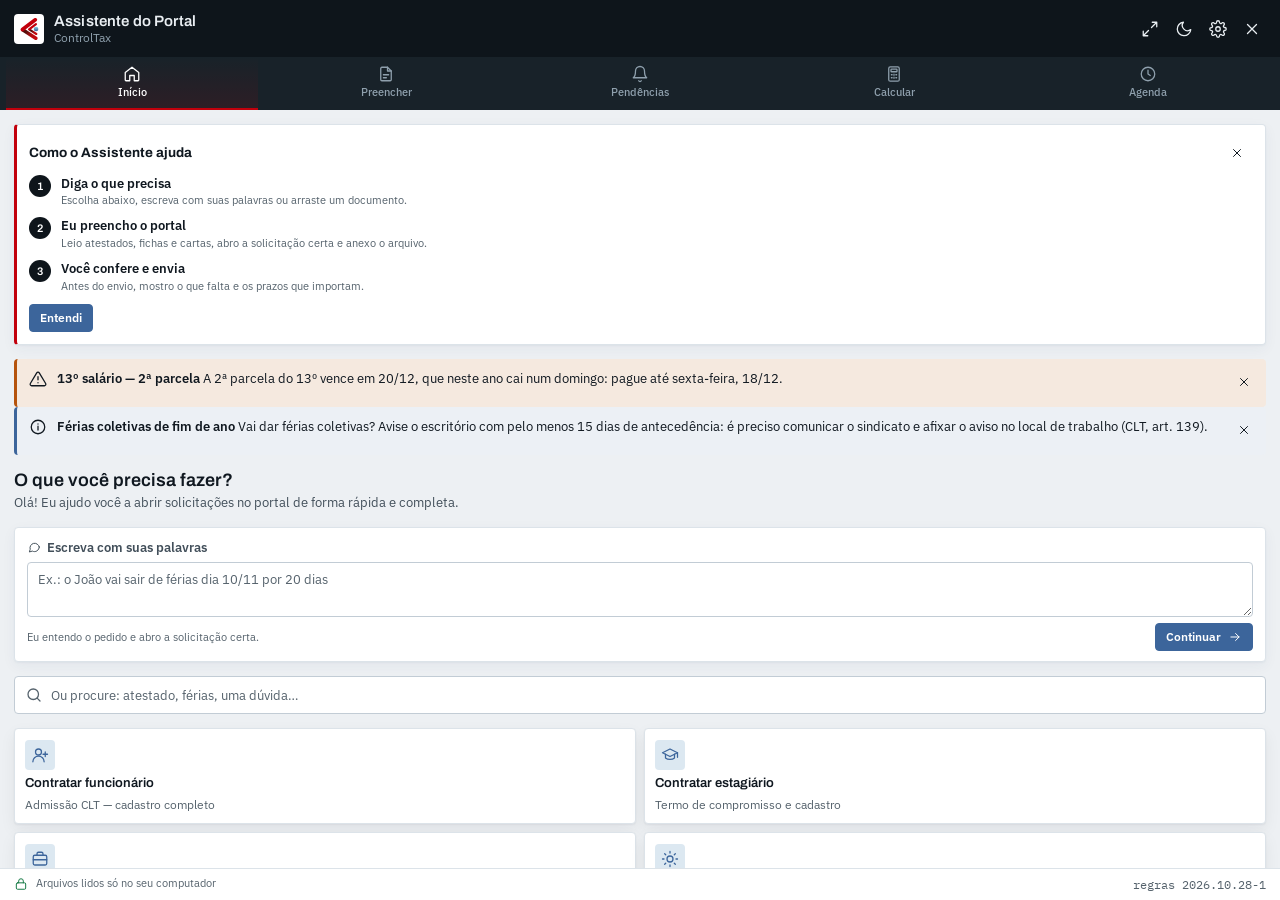
==== commit d14f7872: "Sino de novidades no cabeçalho, resumo na etiqueta do trilho e acabamentos Sino com contador, balão " ====
--- a/panel/panel.html
+++ b/panel/panel.html
@@ -103,6 +103,7 @@
     <header class="plat-head">
       <div class="ph-t"><h2 id="plat-titulo">Painel</h2><span class="ph-emp" id="plat-empresa"></span></div>
       <span class="ph-sync" id="plat-sync"></span>
+      <div class="ph-sino" id="plat-sino"></div>
       <button type="button" class="ph-search" id="plat-busca"><svg class="ic ic-sm"><use href="#i-search"/></svg><span>Buscar funcionário, solicitação ou dúvida…</span><kbd>Ctrl K</kbd></button>
     </header>
     <div id="plat-aviso"></div>
--- a/panel/panel.css
+++ b/panel/panel.css
@@ -10,10 +10,12 @@
 
 :root {
   --page:#EDF0F3; --surface:#FFFFFF; --surface-2:#F5F8FA; --surface-3:#EAEFF3;
-  --ink:#101820; --ink-2:#47545F; --ink-3:#5F6D77;
+  --ink:#101820; --ink-2:#424F5A; --ink-3:#55626C;
   --rule:#DCE3E9; --rule-strong:#C2CCD5;
   --brand-red:#C2000C; --brand-red-deep:#550E0B; --brand-red-soft:#FBEAEA;
   --blue-deep:#3C659B; --blue-mid:#6BAAC9; --blue-pale:#DCE8F1;
+  /* fundos cheios com texto branco por cima (selo, aba marcada, avatar): passam de 4,5:1 nos dois temas */
+  --red-solid:#C2000C; --blue-solid:#3C659B; --grey-solid:#55626C; --on-solid:#FFFFFF;
   --masthead:#0E151B; --masthead-2:#182229; --masthead-ink:#E9EEF2; --masthead-ink-2:#8FA0AD;
   --pessoal:#9A6B00; --ok:#167A45; --warn:#B5530C; --info:#2E7FA8;
   --ok-bg:color-mix(in srgb, var(--ok) 12%, var(--surface));
@@ -22,6 +24,7 @@
   --info-bg:color-mix(in srgb, var(--blue-deep) 10%, var(--surface));
   --shadow-1:0 1px 2px rgba(16,24,32,.05), 0 6px 16px rgba(16,24,32,.06);
   --shadow-2:0 2px 4px rgba(16,24,32,.08), 0 14px 32px rgba(16,24,32,.12);
+  --shadow-card:0 1px 2px rgba(30,60,100,.04), 0 4px 14px rgba(30,60,100,.05);
   --r:4px;
   --f-head:'Archivo', system-ui, sans-serif;
   --f-body:'IBM Plex Sans', system-ui, sans-serif;
@@ -31,27 +34,27 @@
 @media (prefers-color-scheme: dark) {
   :root:not([data-theme="light"]) {
     --page:#0B1015; --surface:#131A21; --surface-2:#182129; --surface-3:#1E2831;
-    --ink:#E8EDF2; --ink-2:#AAB7C2; --ink-3:#7A8791;
+    --ink:#E8EDF2; --ink-2:#C3CDD5; --ink-3:#A0ADB8;
     --rule:#242F39; --rule-strong:#35434E;
-    --brand-red:#E8474B; --brand-red-deep:#8A1A18; --brand-red-soft:#2C1416;
+    --brand-red:#F2686B; --red-solid:#C82B33; --blue-solid:#2F6592; --grey-solid:#56636D; --brand-red-deep:#8A1A18; --brand-red-soft:#2C1416;
     --blue-deep:#8CC6EC; --blue-mid:#4F8CB8; --blue-pale:#1B2B38;
     --masthead:#080D11; --masthead-2:#131C23;
     --pessoal:#B98530; --ok:#4ECC8B; --warn:#FF9D42; --info:#6BAAC9;
     --shadow-1:0 1px 2px rgba(0,0,0,.3), 0 6px 18px rgba(0,0,0,.35);
-    --shadow-2:0 2px 6px rgba(0,0,0,.35), 0 16px 36px rgba(0,0,0,.45);
+    --shadow-2:0 2px 6px rgba(0,0,0,.35), 0 16px 36px rgba(0,0,0,.45); --shadow-card:0 1px 2px rgba(0,0,0,.25);
     color-scheme: dark;
   }
 }
 :root[data-theme="dark"] {
   --page:#0B1015; --surface:#131A21; --surface-2:#182129; --surface-3:#1E2831;
-  --ink:#E8EDF2; --ink-2:#AAB7C2; --ink-3:#7A8791;
+  --ink:#E8EDF2; --ink-2:#C3CDD5; --ink-3:#A0ADB8;
   --rule:#242F39; --rule-strong:#35434E;
-  --brand-red:#E8474B; --brand-red-deep:#8A1A18; --brand-red-soft:#2C1416;
+  --brand-red:#F2686B; --red-solid:#C82B33; --blue-solid:#2F6592; --grey-solid:#56636D; --brand-red-deep:#8A1A18; --brand-red-soft:#2C1416;
   --blue-deep:#8CC6EC; --blue-mid:#4F8CB8; --blue-pale:#1B2B38;
   --masthead:#080D11; --masthead-2:#131C23;
   --pessoal:#B98530; --ok:#4ECC8B; --warn:#FF9D42; --info:#6BAAC9;
   --shadow-1:0 1px 2px rgba(0,0,0,.3), 0 6px 18px rgba(0,0,0,.35);
-  --shadow-2:0 2px 6px rgba(0,0,0,.35), 0 16px 36px rgba(0,0,0,.45);
+  --shadow-2:0 2px 6px rgba(0,0,0,.35), 0 16px 36px rgba(0,0,0,.45); --shadow-card:0 1px 2px rgba(0,0,0,.25);
   color-scheme: dark;
 }
 
@@ -59,6 +62,7 @@
 html, body { margin: 0; height: 100%; }
 body { background: var(--page); color: var(--ink); font: 400 13px/1.45 var(--f-body); -webkit-font-smoothing: antialiased; overflow: hidden; }
 button, input, select, textarea { font: inherit; color: inherit; }
+::placeholder { color: var(--ink-3); opacity: 1; }   /* o cinza padrão do navegador não passa de 4,5:1 no tema escuro */
 [hidden] { display: none !important; }
 .ic { width: 18px; height: 18px; fill: none; stroke: currentColor; stroke-width: 1.7; stroke-linecap: round; stroke-linejoin: round; flex: none; }
 .ic-sm { width: 14px; height: 14px; }
@@ -86,7 +90,7 @@
 .tab { flex: 1; min-width: 0; display: flex; flex-direction: column; align-items: center; gap: 2px; padding: 8px 4px 7px; border: 0; background: none; color: var(--masthead-ink-2); font-size: 11px; font-weight: 500; cursor: pointer; border-bottom: 2px solid transparent; position: relative; }
 .tab:hover { color: var(--masthead-ink); }
 .tab[aria-selected="true"] { color: #fff; border-bottom-color: var(--brand-red); background: linear-gradient(180deg, transparent, rgba(194,0,12,.12)); }
-.tab .dot { position: absolute; top: 6px; right: calc(50% - 16px); min-width: 15px; height: 15px; padding: 0 4px; border-radius: 8px; background: var(--brand-red); color: #fff; font: 600 9.5px/15px var(--f-head); }
+.tab .dot { position: absolute; top: 6px; right: calc(50% - 16px); min-width: 15px; height: 15px; padding: 0 4px; border-radius: 8px; background: var(--red-solid); color: var(--on-solid); font: 600 9.5px/15px var(--f-head); }
 
 /* Conteúdo */
 .view { overflow-y: auto; padding: 14px 14px 22px; scrollbar-width: thin; }
@@ -192,7 +196,7 @@
 .seg { display: flex; border: 1px solid var(--rule-strong); border-radius: var(--r); overflow: hidden; background: var(--surface); }
 .seg button { flex: 1; border: 0; background: none; padding: 7px 6px; font-size: 12px; font-weight: 500; cursor: pointer; color: var(--ink-2); }
 .seg button + button { border-left: 1px solid var(--rule); }
-.seg button[aria-pressed="true"] { background: var(--blue-deep); color: #fff; }
+.seg button[aria-pressed="true"] { background: var(--blue-solid); color: var(--on-solid); }
 .calc { font-size: 12px; color: var(--ink-2); background: var(--surface-2); border: 1px solid var(--rule); border-radius: var(--r); padding: 8px 10px; display: grid; gap: 2px; }
 .calc b { color: var(--ink); font-family: var(--f-mono); font-weight: 500; }
 details.more > summary { cursor: pointer; font-weight: 600; font-size: 12px; color: var(--blue-deep); list-style: none; padding: 4px 0; }
@@ -211,7 +215,7 @@
 .btn-primary:hover { background: color-mix(in srgb, var(--blue-deep) 88%, #000); }
 :root[data-theme="dark"] .btn-primary { color: #0B1015; }
 @media (prefers-color-scheme: dark) { :root:not([data-theme="light"]) .btn-primary { color: #0B1015; } }
-.btn-red { background: var(--brand-red); border-color: var(--brand-red); color: #fff; }
+.btn-red { background: var(--red-solid); border-color: var(--red-solid); color: var(--on-solid); }
 .btn-ghost { background: none; border-color: transparent; color: var(--blue-deep); }
 .btn-ghost:hover { background: var(--info-bg); }
 .btn-block { width: 100%; }
--- a/panel/plataforma.css
+++ b/panel/plataforma.css
@@ -42,7 +42,7 @@
 .rail-i.on .rail-ico { background: linear-gradient(135deg, #C2000C, #7A0A0E); box-shadow: 0 4px 14px rgba(194,0,12,.45), inset 0 0 0 1px rgba(255,255,255,.12); }
 .rail-i.on .rail-ico .ic { color: #fff; }
 .rail-t { font-size: 13px; font-weight: 600; }
-.rail-badge { position: absolute; left: 30px; top: 0; min-width: 18px; height: 18px; padding: 0 5px; border-radius: 9px; background: var(--brand-red); color: #fff; font: 700 10px/18px var(--f-head); text-align: center; box-shadow: 0 0 0 2px #111A21; }
+.rail-badge { position: absolute; left: 30px; top: 0; min-width: 18px; height: 18px; padding: 0 5px; border-radius: 9px; background: var(--red-solid); color: var(--on-solid); font: 700 10px/18px var(--f-head); text-align: center; box-shadow: 0 0 0 2px #111A21; }
 
 /* ---------- Área principal ---------- */
 .plat-main { grid-column: 2; display: grid; grid-template-rows: auto auto minmax(0, 1fr); min-height: 0; height: 100%; }
@@ -191,7 +191,7 @@
 .ag-day.out { background: color-mix(in srgb, var(--surface-2) 70%, transparent); color: var(--ink-3); }
 .ag-day.out .ag-ev { opacity: .65; }
 .ag-n { font: 600 12px var(--f-mono); }
-.ag-day.today .ag-n { background: var(--brand-red); color: #fff; border-radius: 10px; padding: 0 6px; align-self: flex-start; }
+.ag-day.today .ag-n { background: var(--red-solid); color: var(--on-solid); border-radius: 10px; padding: 0 6px; align-self: flex-start; }
 .ag-day.feriado .ag-n { color: var(--brand-red); }
 .ag-ev { display: block; font-size: 10.5px; line-height: 1.25; padding: 2px 5px; border-radius: 3px; white-space: nowrap; overflow: hidden; text-overflow: ellipsis; border-left: 3px solid currentColor; }
 .ev-legal { background: var(--dp-today-bg); color: var(--dp-today); }
@@ -227,8 +227,9 @@
 .cmdk { position: fixed; inset: 0; z-index: 50; display: flex; justify-content: center; align-items: flex-start; padding: 12vh 16px 16px; background: rgba(6,10,14,.55); backdrop-filter: blur(4px); }
 .cmdk-box { width: min(640px, 100%); }
 .cmdk-in { position: relative; display: flex; align-items: center; }
-.cmdk-in .ic { position: absolute; left: 14px; color: #8FA0AD; }
-.cmdk-in kbd { position: absolute; right: 12px; background: transparent; color: #8FA0AD; border-color: rgba(255,255,255,.2); }
+.cmdk-in .ic { position: absolute; left: 14px; color: #9FB0BD; }
+.cmdk-in kbd { position: absolute; right: 12px; background: #111A21; color: #9FB0BD; border-color: rgba(255,255,255,.2); }
+.cmdk-in input::placeholder { color: #9FB0BD; }   /* a caixa é escura nos dois temas */
 .cmdk-in input { width: 100%; font-size: 15px; padding: 14px 60px 14px 42px; border-radius: 6px; background: #111A21; color: #E9EEF2; border: 1px solid rgba(255,255,255,.12); box-shadow: 0 24px 60px rgba(0,0,0,.45), 0 0 0 1px rgba(194,0,12,.25); outline: none; }
 .cmdk-in input:focus { border-color: rgba(194,0,12,.7); }
 .cmdk-res { margin-top: 8px; background: var(--surface); border-radius: 6px; box-shadow: 0 24px 60px rgba(0,0,0,.35); max-height: 56vh; overflow: auto; padding: 4px; }
@@ -355,7 +356,7 @@
 .hj-sit-l { font-weight: 600; color: var(--ink); }
 .hj-sit b { font: 700 13px var(--f-mono); color: var(--ink); }
 .hj-sit.on { border-color: var(--c); background: color-mix(in srgb, var(--c) 10%, var(--surface)); box-shadow: inset 0 0 0 1px var(--c); }
-.hj-sit.zero { opacity: .55; } .hj-sit.zero .hj-sit-dot { background: var(--ink-3); } .hj-sit.zero.on { opacity: 1; }
+.hj-sit.zero { background: var(--surface-2); } .hj-sit.zero .hj-sit-l, .hj-sit.zero b { color: var(--ink-3); } .hj-sit.zero .hj-sit-dot { background: var(--ink-3); } .hj-sit.zero.on { background: color-mix(in srgb, var(--c) 10%, var(--surface)); } .hj-sit.zero.on .hj-sit-l, .hj-sit.zero.on b { color: var(--ink); }
 
 /* grupos de cartões */
 .hj-sec h3 { display: flex; align-items: center; gap: 8px; margin: 0 0 10px; font: 700 13px var(--f-head); color: var(--ink); }
@@ -511,8 +512,8 @@
 .tr-item.cli { flex-direction: row-reverse; align-self: flex-end; }
 .tr-item.esc { align-self: flex-start; }
 @keyframes tr-entra { from { opacity: 0; transform: translateY(4px); } }
-.tr-av { flex: none; display: grid; place-items: center; width: 32px; height: 32px; border-radius: 50%; font: 600 11.5px var(--f-head); color: #fff; background: var(--blue-deep); }
-.tr-item.cli .tr-av { background: var(--ink-3); }
+.tr-av { flex: none; display: grid; place-items: center; width: 32px; height: 32px; border-radius: 50%; font: 600 11.5px var(--f-head); color: var(--on-solid); background: var(--blue-solid); }
+.tr-item.cli .tr-av { background: var(--grey-solid); }
 .tr-bolha { position: relative; min-width: 0; flex: 1 1 auto; padding: 9px 12px 10px; border-radius: var(--r); border: 1px solid var(--rule); background: var(--surface); }
 .tr-item.cli .tr-bolha { background: var(--blue-pale); border-color: color-mix(in srgb, var(--blue-deep) 22%, transparent); }
 .tr-item.ultimo .tr-bolha { box-shadow: 0 0 0 2px color-mix(in srgb, var(--blue-deep) 35%, transparent); }
@@ -578,6 +579,10 @@
 .hj-hero .hj-tick { background: color-mix(in srgb, var(--surface) 90%, transparent); backdrop-filter: blur(6px); -webkit-backdrop-filter: blur(6px); border: 1px solid color-mix(in srgb, var(--rule) 70%, transparent); }
 .hj-hero .hj-passos { background: color-mix(in srgb, var(--surface) 75%, transparent); }
 .hj-hero .hj-step { background: var(--surface); }
+/* o destaque do Hoje inverte o tema: escuro no tema claro e claro no tema escuro (cada tema tem o seu contraste) */
+.hj-hero { --surface:#131A21; --surface-2:#182129; --surface-3:#1E2831; --ink:#E8EDF2; --ink-2:#AAB7C2; --ink-3:#7A8791; --rule:#242F39; --rule-strong:#35434E; --brand-red:#E8474B; --blue-deep:#8CC6EC; --ok:#4ECC8B; --warn:#FF9D42; --hj-late:#E8474B; --hj-today:#FF9D42; --shadow-1:0 1px 2px rgba(0,0,0,.3), 0 6px 18px rgba(0,0,0,.35); color-scheme: dark; }
+:root[data-theme="dark"] .hj-hero { --surface:#FFFFFF; --surface-2:#F5F8FA; --surface-3:#EAEFF3; --ink:#101820; --ink-2:#47545F; --ink-3:#5F6D77; --rule:#DCE3E9; --rule-strong:#C2CCD5; --brand-red:#C2000C; --blue-deep:#3C659B; --ok:#167A45; --warn:#B5530C; --hj-late:#C2000C; --hj-today:#B5530C; --shadow-1:0 1px 2px rgba(16,24,32,.05), 0 6px 16px rgba(16,24,32,.06); color-scheme: light; }
+@media (prefers-color-scheme: dark) { :root:not([data-theme="light"]) .hj-hero { --surface:#FFFFFF; --surface-2:#F5F8FA; --surface-3:#EAEFF3; --ink:#101820; --ink-2:#47545F; --ink-3:#5F6D77; --rule:#DCE3E9; --rule-strong:#C2CCD5; --brand-red:#C2000C; --blue-deep:#3C659B; --ok:#167A45; --warn:#B5530C; --hj-late:#C2000C; --hj-today:#B5530C; --shadow-1:0 1px 2px rgba(16,24,32,.05), 0 6px 16px rgba(16,24,32,.06); color-scheme: light; } }
 /* ícone e cor por família de solicitação */
 .tp-ic { display: inline-grid; place-items: center; flex: none; width: 22px; height: 22px; border-radius: 3px; margin-right: 6px; vertical-align: -6px; color: var(--fc); background: color-mix(in srgb, var(--fc) 13%, var(--surface)); }
 .tp-ic .ic { width: 13px; height: 13px; }
@@ -617,7 +622,7 @@
 .tipo-c { display: flex; flex-direction: column; align-items: flex-start; gap: 6px; min-width: 0; padding: 11px 13px; border: 1px solid var(--rule); border-radius: var(--r); background: var(--surface); color: inherit; font: inherit; text-align: left; cursor: pointer; transition: border-color .15s, box-shadow .15s, background .15s; }
 .tipo-c:hover { border-color: var(--rule-strong); box-shadow: 0 1px 2px rgba(15,23,32,.04), 0 6px 16px rgba(15,23,32,.06); }
 .tipo-c.on { border-color: var(--fc); box-shadow: inset 0 0 0 1px var(--fc); background: color-mix(in srgb, var(--fc) 6%, var(--surface)); }
-.tipo-c.zero { opacity: .55; } .tipo-c.zero:hover { box-shadow: none; }
+.tipo-c.zero { background: var(--surface-2); } .tipo-c.zero > b { color: var(--ink-3); } .tipo-c.zero:hover { box-shadow: none; }   /* sem pendência: menos destaque, mas legível (sem opacity) */
 .tipo-topo { display: flex; align-items: center; min-width: 0; max-width: 100%; }
 .tipo-rot { font-size: 11.5px; font-weight: 500; line-height: 1.2; color: var(--ink-3); min-width: 0; overflow: hidden; white-space: nowrap; text-overflow: ellipsis; }
 .tipo-c.on .tipo-rot { color: var(--ink); }
@@ -634,11 +639,11 @@
 .dp-tab.active .tab-n { background: var(--info-bg); color: var(--blue-deep); }
 .dp-toolbar .spacer { flex: 1; }
 .seg .arq-n { font-size: 10.5px; color: var(--ink-3); margin-left: 2px; }
-.seg [aria-pressed="true"] .arq-n { color: inherit; opacity: .8; }
+.seg [aria-pressed="true"] .arq-n { color: inherit; }
 .arq-cols { --cols: minmax(0, 2.4fr) minmax(0, 1fr) 120px 96px 110px; }
 .arq-nome { display: flex; align-items: center; gap: 10px; min-width: 0; }
 .arq-tx { display: grid; min-width: 0; }
-.arq-ext { flex: none; display: inline-grid; place-items: center; width: 34px; height: 26px; border-radius: 3px; font: 700 9.5px var(--f-mono); letter-spacing: .04em; color: var(--ec); background: color-mix(in srgb, var(--ec) 12%, var(--surface)); border: 1px solid color-mix(in srgb, var(--ec) 30%, transparent); }
+.arq-ext { flex: none; display: inline-grid; place-items: center; width: 34px; height: 26px; border-radius: 3px; font: 700 9.5px var(--f-mono); letter-spacing: .04em; color: color-mix(in srgb, var(--ec) 50%, var(--ink)); background: color-mix(in srgb, var(--ec) 12%, var(--surface)); border: 1px solid color-mix(in srgb, var(--ec) 30%, transparent); }
 .ext-pdf { --ec: #C2000C; } .ext-img { --ec: #7c5cc4; } .ext-xls { --ec: #2f8f3a; } .ext-doc { --ec: #3C659B; } .ext-zip { --ec: #c98a00; } .ext-outro { --ec: var(--ink-3); }
 .arq-mes { padding: 7px 16px; font-size: 10.5px; font-weight: 700; letter-spacing: .07em; text-transform: uppercase; color: var(--ink-3); background: var(--surface-2); border-bottom: 1px solid var(--rule); }
 .dp-row.arq-cols { cursor: pointer; }
@@ -689,3 +694,77 @@
 .ee-li[hidden] { display: none; }
 .pd-emp { gap: 6px; max-width: 100%; }
 .pd-emp span:nth-child(2) { overflow: hidden; text-overflow: ellipsis; white-space: nowrap; max-width: 260px; }
+
+/* Resposta ao vivo no detalhe (2.12): caixa de texto da aba Conversa, que aparece no portal por baixo enquanto se escreve */
+.dt-resp { display: grid; gap: 8px; margin-top: 10px; padding-top: 10px; border-top: 1px solid var(--rule); }
+.rl-head { display: flex; align-items: center; gap: 8px; font-size: 13px; }
+.rl-head .chip { margin-left: auto; }
+.dt-resp textarea { width: 100%; box-sizing: border-box; resize: vertical; min-height: 64px; max-height: 180px; padding: 8px 10px; border: 1px solid var(--rule-strong); border-radius: var(--r); background: var(--surface); color: var(--ink); font: inherit; }
+.dt-resp textarea:focus { outline: 2px solid var(--blue-deep); outline-offset: 1px; }
+.rl-acoes { display: flex; align-items: center; gap: 8px; }
+.rl-acoes .sp { flex: 1 1 auto; }
+.rl-resumo .rl-t { margin: 6px 0 4px; padding: 6px 8px; border-left: 3px solid var(--blue-deep); background: var(--surface); white-space: pre-wrap; overflow-wrap: anywhere; }
+.rl-resumo .rl-acoes { margin-top: 8px; }
+.tr-arq .icon-btn { width: 18px; height: 18px; }
+.rl-prim { background: var(--blue-deep); border-color: var(--blue-deep); color: #fff; }
+.rl-prim:hover:not(:disabled) { background: color-mix(in srgb, var(--blue-deep) 88%, #000); }
+:root[data-theme="dark"] .rl-prim { color: #0B1015; }
+@media (prefers-color-scheme: dark) { :root:not([data-theme="light"]) .rl-prim { color: #0B1015; } }
+
+.arq-mes { display: flex; align-items: center; gap: 8px; }
+.arq-mes .btn { margin-left: auto; }
+
+/* Documentos do escritório: muitas pastas não podem alargar a tela (a lista e os botões ficavam fora da janela) */
+.dp-toolbar #pub-cat { max-width: 280px; }
+#pub-lista, #pub-lista .list-card { min-width: 0; max-width: 100%; }
+.dp-toolbar .seg { flex-wrap: wrap; max-width: 100%; }
+
+/* Cartão "Documentos novos" do Hoje (como a aba Não lidos do portal): ícone, nome, pasta, data e baixar */
+.hj-docs .dn-li { display: flex; align-items: center; gap: 10px; padding: 8px 10px; border: 1px solid var(--rule); border-radius: var(--r); background: var(--surface); cursor: pointer; min-width: 0; }
+.hj-docs .dn-li:hover { border-color: var(--blue-deep); background: var(--surface-2); }
+.hj-docs .dn-li .main { flex: 1; min-width: 0; }
+.hj-docs .dn-li .main b { display: block; font-size: 12.5px; white-space: nowrap; overflow: hidden; text-overflow: ellipsis; }
+.hj-docs .dn-li .main small { display: block; color: var(--ink-3); font-size: 11.5px; white-space: nowrap; overflow: hidden; text-overflow: ellipsis; }
+.hj-docs .dn-bx { flex: none; }
+.hj-docs .dn-todos { align-self: flex-start; }
+
+/* ===== Frente A: contraste, sino, trilho e acabamentos ===== */
+/* Trilho: a etiqueta ganha um resumo de uma linha quando há algo a dizer (só ao passar o mouse ou focar) */
+.rail-t b { display: block; font: inherit; }
+.rail-t small { display: block; margin-top: 1px; font: 500 11px var(--f-body); color: #B4C2CD; white-space: nowrap; }
+.rail-t small[hidden] { display: none; }
+
+/* Sino de novidades, perto do indicador de leitura */
+.ph-sino { position: relative; }
+.sino-b { position: relative; width: 34px; height: 34px; display: grid; place-items: center; border: 1px solid var(--rule); border-radius: var(--r); background: var(--surface); color: var(--ink-2); cursor: pointer; transition: border-color .15s, background .15s, color .15s, transform .08s; }
+.sino-b:hover, .sino-b[aria-expanded="true"] { border-color: var(--rule-strong); background: var(--surface-2); color: var(--ink); }
+.sino-n { position: absolute; top: -7px; right: -7px; min-width: 18px; height: 18px; padding: 0 5px; border-radius: 3px; background: var(--red-solid); color: var(--on-solid); font: 700 10px/18px var(--f-head); text-align: center; box-shadow: 0 0 0 2px var(--surface); }
+.sino-pop { position: absolute; top: calc(100% + 8px); right: 0; z-index: 45; width: min(360px, calc(100vw - 32px)); background: var(--surface); border: 1px solid var(--rule); border-radius: var(--r); box-shadow: var(--shadow-2); font-size: 12.5px; color: var(--ink-2); }
+.sino-head { display: flex; align-items: center; justify-content: space-between; gap: 8px; padding: 8px 8px 8px 12px; border-bottom: 1px solid var(--rule); }
+.sino-head b { font: 600 13px var(--f-head); color: var(--ink); }
+.sino-lista { list-style: none; margin: 0; padding: 4px; display: grid; gap: 2px; max-height: 60vh; overflow: auto; }
+.sino-li { display: flex; align-items: flex-start; gap: 8px; width: 100%; padding: 8px; border: 0; border-radius: var(--r); background: none; color: var(--ink); font: inherit; text-align: left; cursor: pointer; }
+.sino-li:hover { background: var(--info-bg); }
+.sino-li .tp-ic { margin-right: 0; margin-top: 1px; vertical-align: baseline; }
+.sino-tx { display: grid; gap: 2px; line-height: 1.35; }
+.sino-tx small { color: var(--ink-3); font-size: 11.5px; }
+.sino-tx small:empty { display: none; }
+.sino-vazio { display: grid; gap: 4px; padding: 22px 16px; text-align: center; color: var(--ink-3); }
+.sino-vazio b { color: var(--ink); font: 600 13px var(--f-head); }
+.sino-mais { margin: 0; padding: 8px 12px; border-top: 1px solid var(--rule); font-size: 11.5px; color: var(--ink-3); }
+
+/* Acabamentos (do Control Onvio): sombra suave nos cartões, botões que afundam, foco padronizado, entrada de 0,18 s */
+.pn-card, .list-card, .kpi-card, .card, .hj-card, .tipo-c { box-shadow: var(--shadow-card); }
+.tipo-c:hover, .hj-card:hover { box-shadow: var(--shadow-1); }
+.tipo-c.on { box-shadow: inset 0 0 0 1px var(--fc), var(--shadow-card); }
+.icon-btn:active, .intent:active, .tipo-c:active, .hj-card:active, .ph-search:active, .sino-b:active, .sync-d > summary:active { transform: translateY(1px); }
+:where(button, a[href], input, select, textarea, summary, [tabindex]):focus-visible { outline: 2px solid var(--blue-deep); outline-offset: 2px; }
+.plat-view.entra { animation: vista-entra .18s ease-out both; }
+@media (prefers-reduced-motion: reduce) {
+  .plat-view.entra { animation: none; }
+  .icon-btn:active, .intent:active, .tipo-c:active, .hj-card:active, .ph-search:active, .sino-b:active, .sync-d > summary:active { transform: none; }
+}
+/* cantos: 4px em botões, cartões e janelas; 3px em etiquetas e contadores; redondos só avatares e pontinhos */
+.rail-logo, .mast .logo, .cmdk-in input, .cmdk-res, .modal .sheet { border-radius: 4px; }
+.plat-drop > div { border-radius: 4px; }
+.chip, .rail-badge, .tab .dot, .ag-day.today .ag-n { border-radius: 3px; }
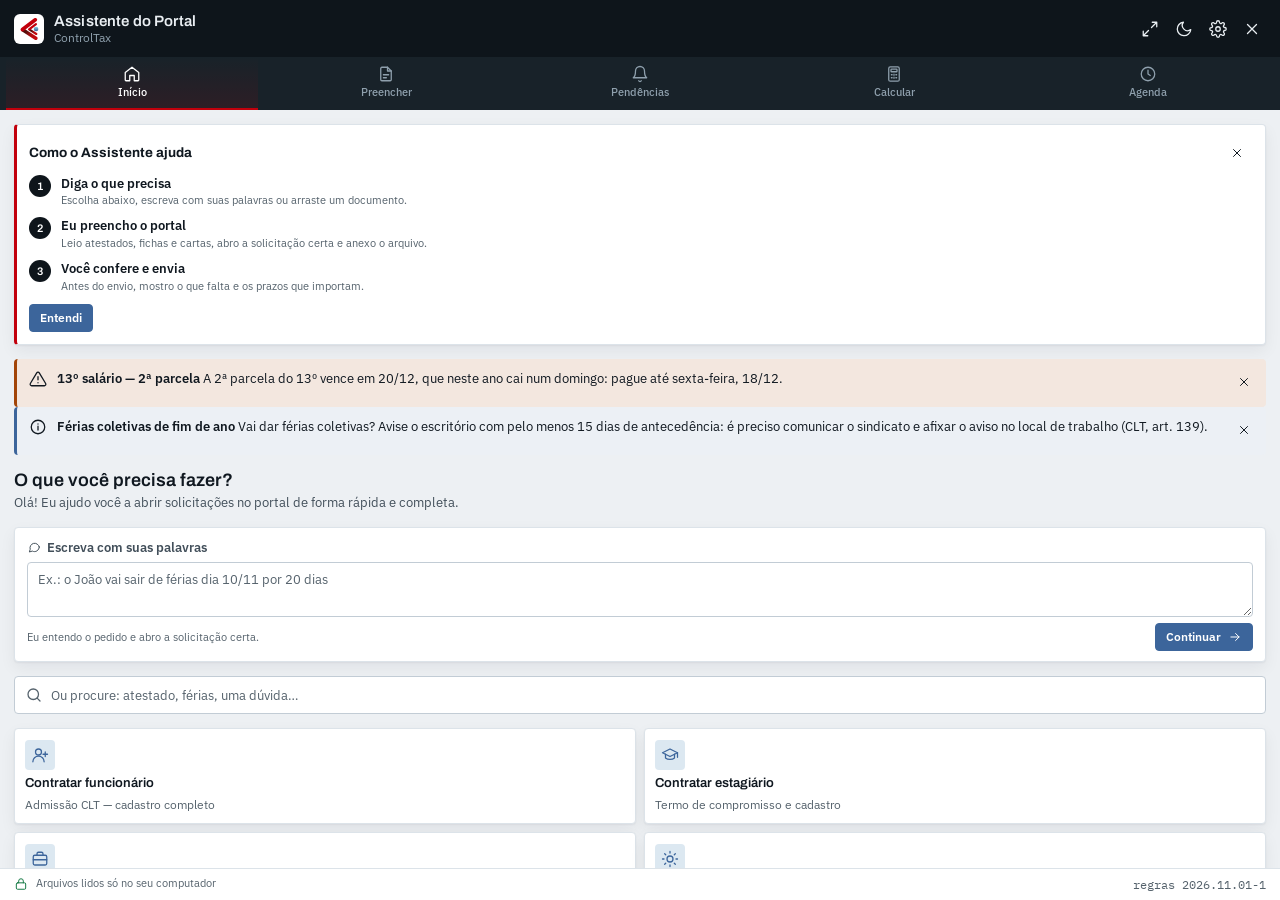
==== commit 7a370733: "2.23.1: botão Ver Onvio (olho + texto) no canto superior direito, ao lado da busca; sai da barra lat" ====
--- a/panel/panel.html
+++ b/panel/panel.html
@@ -42,6 +42,7 @@
     <symbol id="i-lock" viewBox="0 0 24 24"><rect x="4" y="10" width="16" height="11" rx="2"/><path d="M8 10V7a4 4 0 0 1 8 0v3"/></symbol>
     <symbol id="i-file" viewBox="0 0 24 24"><path d="M14 3H6.5A1.5 1.5 0 0 0 5 4.5v15A1.5 1.5 0 0 0 6.5 21h11a1.5 1.5 0 0 0 1.5-1.5V8Z"/><path d="M14 3v5h5"/></symbol>
     <symbol id="i-sheet" viewBox="0 0 24 24"><rect x="3" y="3" width="18" height="18" rx="2"/><path d="M3 9h18M3 15h18M9 3v18"/></symbol>
+    <symbol id="i-eye" viewBox="0 0 24 24"><path d="M2 12s3.6-7 10-7 10 7 10 7-3.6 7-10 7S2 12 2 12Z"/><circle cx="12" cy="12" r="3"/></symbol>
     <symbol id="i-external" viewBox="0 0 24 24"><path d="M14 4h6v6M20 4l-9 9M18 14v5a1 1 0 0 1-1 1H5a1 1 0 0 1-1-1V7a1 1 0 0 1 1-1h5"/></symbol>
     <symbol id="i-download" viewBox="0 0 24 24"><path d="M12 3v12M7 10l5 5 5-5M5 21h14"/></symbol>
     <symbol id="i-more" viewBox="0 0 24 24"><circle cx="5" cy="12" r="1.2"/><circle cx="12" cy="12" r="1.2"/><circle cx="19" cy="12" r="1.2"/></symbol>
@@ -103,8 +104,8 @@
     <header class="plat-head">
       <div class="ph-t"><h2 id="plat-titulo">Painel</h2><span class="ph-emp" id="plat-empresa"></span></div>
       <span class="ph-sync" id="plat-sync"></span>
-      <div class="ph-sino" id="plat-sino"></div>
       <button type="button" class="ph-search" id="plat-busca"><svg class="ic ic-sm"><use href="#i-search"/></svg><span>Buscar funcionário, solicitação ou dúvida…</span><kbd>Ctrl K</kbd></button>
+      <button type="button" class="ph-portal" id="plat-ver-portal" title="Mostra o portal do Onvio (a extensão se recolhe na bolinha)"><svg class="ic ic-sm"><use href="#i-eye"/></svg><span>Ver Onvio</span></button>
     </header>
     <div id="plat-aviso"></div>
     <div class="plat-body" id="plat-body"></div>
--- a/panel/panel.css
+++ b/panel/panel.css
@@ -17,7 +17,7 @@
   /* fundos cheios com texto branco por cima (selo, aba marcada, avatar): passam de 4,5:1 nos dois temas */
   --red-solid:#C2000C; --blue-solid:#3C659B; --grey-solid:#55626C; --on-solid:#FFFFFF;
   --masthead:#0E151B; --masthead-2:#182229; --masthead-ink:#E9EEF2; --masthead-ink-2:#8FA0AD;
-  --pessoal:#9A6B00; --ok:#167A45; --warn:#B5530C; --info:#2E7FA8;
+  --pessoal:#7F5700; --ok:#167A45; --warn:#A24508; --info:#2E7FA8;
   --ok-bg:color-mix(in srgb, var(--ok) 12%, var(--surface));
   --warn-bg:color-mix(in srgb, var(--warn) 13%, var(--surface));
   --err-bg:color-mix(in srgb, var(--brand-red) 10%, var(--surface));
@@ -39,7 +39,7 @@
     --brand-red:#F2686B; --red-solid:#C82B33; --blue-solid:#2F6592; --grey-solid:#56636D; --brand-red-deep:#8A1A18; --brand-red-soft:#2C1416;
     --blue-deep:#8CC6EC; --blue-mid:#4F8CB8; --blue-pale:#1B2B38;
     --masthead:#080D11; --masthead-2:#131C23;
-    --pessoal:#B98530; --ok:#4ECC8B; --warn:#FF9D42; --info:#6BAAC9;
+    --pessoal:#D09A40; --ok:#4ECC8B; --warn:#FF9D42; --info:#6BAAC9;
     --shadow-1:0 1px 2px rgba(0,0,0,.3), 0 6px 18px rgba(0,0,0,.35);
     --shadow-2:0 2px 6px rgba(0,0,0,.35), 0 16px 36px rgba(0,0,0,.45); --shadow-card:0 1px 2px rgba(0,0,0,.25);
     color-scheme: dark;
@@ -52,7 +52,7 @@
   --brand-red:#F2686B; --red-solid:#C82B33; --blue-solid:#2F6592; --grey-solid:#56636D; --brand-red-deep:#8A1A18; --brand-red-soft:#2C1416;
   --blue-deep:#8CC6EC; --blue-mid:#4F8CB8; --blue-pale:#1B2B38;
   --masthead:#080D11; --masthead-2:#131C23;
-  --pessoal:#B98530; --ok:#4ECC8B; --warn:#FF9D42; --info:#6BAAC9;
+  --pessoal:#D09A40; --ok:#4ECC8B; --warn:#FF9D42; --info:#6BAAC9;
   --shadow-1:0 1px 2px rgba(0,0,0,.3), 0 6px 18px rgba(0,0,0,.35);
   --shadow-2:0 2px 6px rgba(0,0,0,.35), 0 16px 36px rgba(0,0,0,.45); --shadow-card:0 1px 2px rgba(0,0,0,.25);
   color-scheme: dark;
--- a/panel/plataforma.css
+++ b/panel/plataforma.css
@@ -42,7 +42,7 @@
 .rail-i.on .rail-ico { background: linear-gradient(135deg, #C2000C, #7A0A0E); box-shadow: 0 4px 14px rgba(194,0,12,.45), inset 0 0 0 1px rgba(255,255,255,.12); }
 .rail-i.on .rail-ico .ic { color: #fff; }
 .rail-t { font-size: 13px; font-weight: 600; }
-.rail-badge { position: absolute; left: 30px; top: 0; min-width: 18px; height: 18px; padding: 0 5px; border-radius: 9px; background: var(--red-solid); color: var(--on-solid); font: 700 10px/18px var(--f-head); text-align: center; box-shadow: 0 0 0 2px #111A21; }
+.rail-badge { position: absolute; left: 30px; top: 0; min-width: 18px; height: 18px; padding: 0 5px; border-radius: 9px; background: var(--brand-red); color: #fff; font: 700 10px/18px var(--f-head); text-align: center; box-shadow: 0 0 0 2px #111A21; }
 
 /* ---------- Área principal ---------- */
 .plat-main { grid-column: 2; display: grid; grid-template-rows: auto auto minmax(0, 1fr); min-height: 0; height: 100%; }
@@ -191,7 +191,7 @@
 .ag-day.out { background: color-mix(in srgb, var(--surface-2) 70%, transparent); color: var(--ink-3); }
 .ag-day.out .ag-ev { opacity: .65; }
 .ag-n { font: 600 12px var(--f-mono); }
-.ag-day.today .ag-n { background: var(--red-solid); color: var(--on-solid); border-radius: 10px; padding: 0 6px; align-self: flex-start; }
+.ag-day.today .ag-n { background: var(--brand-red); color: #fff; border-radius: 10px; padding: 0 6px; align-self: flex-start; }
 .ag-day.feriado .ag-n { color: var(--brand-red); }
 .ag-ev { display: block; font-size: 10.5px; line-height: 1.25; padding: 2px 5px; border-radius: 3px; white-space: nowrap; overflow: hidden; text-overflow: ellipsis; border-left: 3px solid currentColor; }
 .ev-legal { background: var(--dp-today-bg); color: var(--dp-today); }
@@ -227,9 +227,8 @@
 .cmdk { position: fixed; inset: 0; z-index: 50; display: flex; justify-content: center; align-items: flex-start; padding: 12vh 16px 16px; background: rgba(6,10,14,.55); backdrop-filter: blur(4px); }
 .cmdk-box { width: min(640px, 100%); }
 .cmdk-in { position: relative; display: flex; align-items: center; }
-.cmdk-in .ic { position: absolute; left: 14px; color: #9FB0BD; }
-.cmdk-in kbd { position: absolute; right: 12px; background: #111A21; color: #9FB0BD; border-color: rgba(255,255,255,.2); }
-.cmdk-in input::placeholder { color: #9FB0BD; }   /* a caixa é escura nos dois temas */
+.cmdk-in .ic { position: absolute; left: 14px; color: #8FA0AD; }
+.cmdk-in kbd { position: absolute; right: 12px; background: transparent; color: #8FA0AD; border-color: rgba(255,255,255,.2); }
 .cmdk-in input { width: 100%; font-size: 15px; padding: 14px 60px 14px 42px; border-radius: 6px; background: #111A21; color: #E9EEF2; border: 1px solid rgba(255,255,255,.12); box-shadow: 0 24px 60px rgba(0,0,0,.45), 0 0 0 1px rgba(194,0,12,.25); outline: none; }
 .cmdk-in input:focus { border-color: rgba(194,0,12,.7); }
 .cmdk-res { margin-top: 8px; background: var(--surface); border-radius: 6px; box-shadow: 0 24px 60px rgba(0,0,0,.35); max-height: 56vh; overflow: auto; padding: 4px; }
@@ -356,7 +355,7 @@
 .hj-sit-l { font-weight: 600; color: var(--ink); }
 .hj-sit b { font: 700 13px var(--f-mono); color: var(--ink); }
 .hj-sit.on { border-color: var(--c); background: color-mix(in srgb, var(--c) 10%, var(--surface)); box-shadow: inset 0 0 0 1px var(--c); }
-.hj-sit.zero { background: var(--surface-2); } .hj-sit.zero .hj-sit-l, .hj-sit.zero b { color: var(--ink-3); } .hj-sit.zero .hj-sit-dot { background: var(--ink-3); } .hj-sit.zero.on { background: color-mix(in srgb, var(--c) 10%, var(--surface)); } .hj-sit.zero.on .hj-sit-l, .hj-sit.zero.on b { color: var(--ink); }
+.hj-sit.zero { opacity: .55; } .hj-sit.zero .hj-sit-dot { background: var(--ink-3); } .hj-sit.zero.on { opacity: 1; }
 
 /* grupos de cartões */
 .hj-sec h3 { display: flex; align-items: center; gap: 8px; margin: 0 0 10px; font: 700 13px var(--f-head); color: var(--ink); }
@@ -512,8 +511,8 @@
 .tr-item.cli { flex-direction: row-reverse; align-self: flex-end; }
 .tr-item.esc { align-self: flex-start; }
 @keyframes tr-entra { from { opacity: 0; transform: translateY(4px); } }
-.tr-av { flex: none; display: grid; place-items: center; width: 32px; height: 32px; border-radius: 50%; font: 600 11.5px var(--f-head); color: var(--on-solid); background: var(--blue-solid); }
-.tr-item.cli .tr-av { background: var(--grey-solid); }
+.tr-av { flex: none; display: grid; place-items: center; width: 32px; height: 32px; border-radius: 50%; font: 600 11.5px var(--f-head); color: #fff; background: var(--blue-deep); }
+.tr-item.cli .tr-av { background: var(--ink-3); }
 .tr-bolha { position: relative; min-width: 0; flex: 1 1 auto; padding: 9px 12px 10px; border-radius: var(--r); border: 1px solid var(--rule); background: var(--surface); }
 .tr-item.cli .tr-bolha { background: var(--blue-pale); border-color: color-mix(in srgb, var(--blue-deep) 22%, transparent); }
 .tr-item.ultimo .tr-bolha { box-shadow: 0 0 0 2px color-mix(in srgb, var(--blue-deep) 35%, transparent); }
@@ -579,10 +578,6 @@
 .hj-hero .hj-tick { background: color-mix(in srgb, var(--surface) 90%, transparent); backdrop-filter: blur(6px); -webkit-backdrop-filter: blur(6px); border: 1px solid color-mix(in srgb, var(--rule) 70%, transparent); }
 .hj-hero .hj-passos { background: color-mix(in srgb, var(--surface) 75%, transparent); }
 .hj-hero .hj-step { background: var(--surface); }
-/* o destaque do Hoje inverte o tema: escuro no tema claro e claro no tema escuro (cada tema tem o seu contraste) */
-.hj-hero { --surface:#131A21; --surface-2:#182129; --surface-3:#1E2831; --ink:#E8EDF2; --ink-2:#AAB7C2; --ink-3:#7A8791; --rule:#242F39; --rule-strong:#35434E; --brand-red:#E8474B; --blue-deep:#8CC6EC; --ok:#4ECC8B; --warn:#FF9D42; --hj-late:#E8474B; --hj-today:#FF9D42; --shadow-1:0 1px 2px rgba(0,0,0,.3), 0 6px 18px rgba(0,0,0,.35); color-scheme: dark; }
-:root[data-theme="dark"] .hj-hero { --surface:#FFFFFF; --surface-2:#F5F8FA; --surface-3:#EAEFF3; --ink:#101820; --ink-2:#47545F; --ink-3:#5F6D77; --rule:#DCE3E9; --rule-strong:#C2CCD5; --brand-red:#C2000C; --blue-deep:#3C659B; --ok:#167A45; --warn:#B5530C; --hj-late:#C2000C; --hj-today:#B5530C; --shadow-1:0 1px 2px rgba(16,24,32,.05), 0 6px 16px rgba(16,24,32,.06); color-scheme: light; }
-@media (prefers-color-scheme: dark) { :root:not([data-theme="light"]) .hj-hero { --surface:#FFFFFF; --surface-2:#F5F8FA; --surface-3:#EAEFF3; --ink:#101820; --ink-2:#47545F; --ink-3:#5F6D77; --rule:#DCE3E9; --rule-strong:#C2CCD5; --brand-red:#C2000C; --blue-deep:#3C659B; --ok:#167A45; --warn:#B5530C; --hj-late:#C2000C; --hj-today:#B5530C; --shadow-1:0 1px 2px rgba(16,24,32,.05), 0 6px 16px rgba(16,24,32,.06); color-scheme: light; } }
 /* ícone e cor por família de solicitação */
 .tp-ic { display: inline-grid; place-items: center; flex: none; width: 22px; height: 22px; border-radius: 3px; margin-right: 6px; vertical-align: -6px; color: var(--fc); background: color-mix(in srgb, var(--fc) 13%, var(--surface)); }
 .tp-ic .ic { width: 13px; height: 13px; }
@@ -622,7 +617,7 @@
 .tipo-c { display: flex; flex-direction: column; align-items: flex-start; gap: 6px; min-width: 0; padding: 11px 13px; border: 1px solid var(--rule); border-radius: var(--r); background: var(--surface); color: inherit; font: inherit; text-align: left; cursor: pointer; transition: border-color .15s, box-shadow .15s, background .15s; }
 .tipo-c:hover { border-color: var(--rule-strong); box-shadow: 0 1px 2px rgba(15,23,32,.04), 0 6px 16px rgba(15,23,32,.06); }
 .tipo-c.on { border-color: var(--fc); box-shadow: inset 0 0 0 1px var(--fc); background: color-mix(in srgb, var(--fc) 6%, var(--surface)); }
-.tipo-c.zero { background: var(--surface-2); } .tipo-c.zero > b { color: var(--ink-3); } .tipo-c.zero:hover { box-shadow: none; }   /* sem pendência: menos destaque, mas legível (sem opacity) */
+.tipo-c.zero { opacity: .55; } .tipo-c.zero:hover { box-shadow: none; }
 .tipo-topo { display: flex; align-items: center; min-width: 0; max-width: 100%; }
 .tipo-rot { font-size: 11.5px; font-weight: 500; line-height: 1.2; color: var(--ink-3); min-width: 0; overflow: hidden; white-space: nowrap; text-overflow: ellipsis; }
 .tipo-c.on .tipo-rot { color: var(--ink); }
@@ -639,11 +634,11 @@
 .dp-tab.active .tab-n { background: var(--info-bg); color: var(--blue-deep); }
 .dp-toolbar .spacer { flex: 1; }
 .seg .arq-n { font-size: 10.5px; color: var(--ink-3); margin-left: 2px; }
-.seg [aria-pressed="true"] .arq-n { color: inherit; }
+.seg [aria-pressed="true"] .arq-n { color: inherit; opacity: .8; }
 .arq-cols { --cols: minmax(0, 2.4fr) minmax(0, 1fr) 120px 96px 110px; }
 .arq-nome { display: flex; align-items: center; gap: 10px; min-width: 0; }
 .arq-tx { display: grid; min-width: 0; }
-.arq-ext { flex: none; display: inline-grid; place-items: center; width: 34px; height: 26px; border-radius: 3px; font: 700 9.5px var(--f-mono); letter-spacing: .04em; color: color-mix(in srgb, var(--ec) 50%, var(--ink)); background: color-mix(in srgb, var(--ec) 12%, var(--surface)); border: 1px solid color-mix(in srgb, var(--ec) 30%, transparent); }
+.arq-ext { flex: none; display: inline-grid; place-items: center; width: 34px; height: 26px; border-radius: 3px; font: 700 9.5px var(--f-mono); letter-spacing: .04em; color: var(--ec); background: color-mix(in srgb, var(--ec) 12%, var(--surface)); border: 1px solid color-mix(in srgb, var(--ec) 30%, transparent); }
 .ext-pdf { --ec: #C2000C; } .ext-img { --ec: #7c5cc4; } .ext-xls { --ec: #2f8f3a; } .ext-doc { --ec: #3C659B; } .ext-zip { --ec: #c98a00; } .ext-outro { --ec: var(--ink-3); }
 .arq-mes { padding: 7px 16px; font-size: 10.5px; font-weight: 700; letter-spacing: .07em; text-transform: uppercase; color: var(--ink-3); background: var(--surface-2); border-bottom: 1px solid var(--rule); }
 .dp-row.arq-cols { cursor: pointer; }
@@ -728,43 +723,44 @@
 .hj-docs .dn-bx { flex: none; }
 .hj-docs .dn-todos { align-self: flex-start; }
 
-/* ===== Frente A: contraste, sino, trilho e acabamentos ===== */
-/* Trilho: a etiqueta ganha um resumo de uma linha quando há algo a dizer (só ao passar o mouse ou focar) */
-.rail-t b { display: block; font: inherit; }
-.rail-t small { display: block; margin-top: 1px; font: 500 11px var(--f-body); color: #B4C2CD; white-space: nowrap; }
-.rail-t small[hidden] { display: none; }
-
-/* Sino de novidades, perto do indicador de leitura */
-.ph-sino { position: relative; }
-.sino-b { position: relative; width: 34px; height: 34px; display: grid; place-items: center; border: 1px solid var(--rule); border-radius: var(--r); background: var(--surface); color: var(--ink-2); cursor: pointer; transition: border-color .15s, background .15s, color .15s, transform .08s; }
-.sino-b:hover, .sino-b[aria-expanded="true"] { border-color: var(--rule-strong); background: var(--surface-2); color: var(--ink); }
-.sino-n { position: absolute; top: -7px; right: -7px; min-width: 18px; height: 18px; padding: 0 5px; border-radius: 3px; background: var(--red-solid); color: var(--on-solid); font: 700 10px/18px var(--f-head); text-align: center; box-shadow: 0 0 0 2px var(--surface); }
-.sino-pop { position: absolute; top: calc(100% + 8px); right: 0; z-index: 45; width: min(360px, calc(100vw - 32px)); background: var(--surface); border: 1px solid var(--rule); border-radius: var(--r); box-shadow: var(--shadow-2); font-size: 12.5px; color: var(--ink-2); }
-.sino-head { display: flex; align-items: center; justify-content: space-between; gap: 8px; padding: 8px 8px 8px 12px; border-bottom: 1px solid var(--rule); }
-.sino-head b { font: 600 13px var(--f-head); color: var(--ink); }
-.sino-lista { list-style: none; margin: 0; padding: 4px; display: grid; gap: 2px; max-height: 60vh; overflow: auto; }
-.sino-li { display: flex; align-items: flex-start; gap: 8px; width: 100%; padding: 8px; border: 0; border-radius: var(--r); background: none; color: var(--ink); font: inherit; text-align: left; cursor: pointer; }
-.sino-li:hover { background: var(--info-bg); }
-.sino-li .tp-ic { margin-right: 0; margin-top: 1px; vertical-align: baseline; }
-.sino-tx { display: grid; gap: 2px; line-height: 1.35; }
-.sino-tx small { color: var(--ink-3); font-size: 11.5px; }
-.sino-tx small:empty { display: none; }
-.sino-vazio { display: grid; gap: 4px; padding: 22px 16px; text-align: center; color: var(--ink-3); }
-.sino-vazio b { color: var(--ink); font: 600 13px var(--f-head); }
-.sino-mais { margin: 0; padding: 8px 12px; border-top: 1px solid var(--rule); font-size: 11.5px; color: var(--ink-3); }
-
-/* Acabamentos (do Control Onvio): sombra suave nos cartões, botões que afundam, foco padronizado, entrada de 0,18 s */
-.pn-card, .list-card, .kpi-card, .card, .hj-card, .tipo-c { box-shadow: var(--shadow-card); }
-.tipo-c:hover, .hj-card:hover { box-shadow: var(--shadow-1); }
-.tipo-c.on { box-shadow: inset 0 0 0 1px var(--fc), var(--shadow-card); }
-.icon-btn:active, .intent:active, .tipo-c:active, .hj-card:active, .ph-search:active, .sino-b:active, .sync-d > summary:active { transform: translateY(1px); }
-:where(button, a[href], input, select, textarea, summary, [tabindex]):focus-visible { outline: 2px solid var(--blue-deep); outline-offset: 2px; }
-.plat-view.entra { animation: vista-entra .18s ease-out both; }
-@media (prefers-reduced-motion: reduce) {
-  .plat-view.entra { animation: none; }
-  .icon-btn:active, .intent:active, .tipo-c:active, .hj-card:active, .ph-search:active, .sino-b:active, .sync-d > summary:active { transform: none; }
-}
-/* cantos: 4px em botões, cartões e janelas; 3px em etiquetas e contadores; redondos só avatares e pontinhos */
-.rail-logo, .mast .logo, .cmdk-in input, .cmdk-res, .modal .sheet { border-radius: 4px; }
-.plat-drop > div { border-radius: 4px; }
-.chip, .rail-badge, .tab .dot, .ag-day.today .ag-n { border-radius: 3px; }
+/* Planilha de rubricas da plataforma (2.20.0): funcionários nas linhas, uma rubrica por coluna; nome e títulos fixos */
+.plan-rub .plan-barra { display: flex; align-items: center; gap: 10px; flex-wrap: wrap; margin-bottom: 8px; }
+.plan-rub .plan-barra input[type=search] { width: 240px; max-width: 100%; }
+.plan-rub .plan-barra .spacer { flex: 1; }
+.plan-rolagem { max-height: calc(100vh - 330px); min-height: 280px; overflow: auto; border: 1px solid var(--rule); border-radius: var(--r); background: var(--surface); }
+.plan-tabela { border-collapse: separate; border-spacing: 0; width: max-content; min-width: 100%; font-size: 12.5px; }
+.plan-tabela th, .plan-tabela td { border-bottom: 1px solid var(--rule); border-right: 1px solid var(--rule); padding: 0; background: var(--surface); }
+.plan-tabela thead th { position: sticky; top: 0; z-index: 2; padding: 8px 8px; min-width: 112px; max-width: 150px; font: 600 11.5px var(--f-body, inherit); text-align: left; vertical-align: bottom; line-height: 1.25; background: var(--surface-2); white-space: normal; }
+.plan-tabela .plan-nome { position: sticky; left: 0; z-index: 1; min-width: 230px; max-width: 280px; padding: 0 10px; text-align: left; font-weight: 600; white-space: nowrap; overflow: hidden; text-overflow: ellipsis; background: var(--surface-2); }
+.plan-tabela thead .plan-nome { z-index: 3; }
+.plan-tabela td input { display: block; width: 100%; min-width: 0; box-sizing: border-box; height: 34px; border: 0; padding: 0 8px; background: transparent; color: inherit; font: 500 12.5px var(--f-mono, monospace); text-align: right; }
+.plan-tabela td input:focus { outline: 2px solid var(--blue-deep); outline-offset: -2px; background: var(--surface); }
+.plan-tabela tbody tr:hover th, .plan-tabela tbody tr:hover td { background: var(--surface-3); }
+.plan-tabela tbody tr[hidden] { display: none; }
+
+/* Planilha de rubricas — bloco Comando (2.21.0) */
+.plan-cmd { margin: 0 0 12px; padding: 10px 12px; border: 1px solid var(--line, #d9dee3); border-radius: 4px; background: color-mix(in srgb, var(--blue-deep, #3C659B) 6%, transparent); }
+.plan-cmd label { display: block; margin-bottom: 6px; }
+.plan-cmd-linha { display: flex; gap: 8px; align-items: stretch; flex-wrap: wrap; }
+.plan-cmd-linha textarea { flex: 1 1 320px; min-height: 44px; resize: vertical; font: inherit; padding: 8px 10px; border: 1px solid var(--line, #cfd6dc); border-radius: 4px; background: var(--surface, #fff); color: inherit; }
+.plan-cmd-res { margin-top: 8px; font-size: 13px; }
+.plan-cmd-res .tips { margin: 0; padding-left: 18px; }
+
+.plan-tabela td.plan-falhou { box-shadow: inset 0 0 0 2px var(--brand-red, #C2000C); }
+
+/* Janela de resumo antes de enviar (2.22.1): por cima da barra lateral, com largura própria e centralizada (antes ocupava a tela toda e a barra cobria a borda esquerda) */
+body.plat .modal { z-index: 60; padding: 16px; }
+body.plat .modal .sheet:not(.dlg) { width: min(640px, 100%); max-height: calc(100vh - 32px); }
+
+/* Resumo antes de enviar — valores do Lançamento de Rubricas (2.23.0) */
+.resumo-valores { margin-top: 12px; }
+.resumo-valores .rv-rolagem { max-height: 240px; overflow: auto; margin-top: 4px; border: 1px solid var(--rule); border-radius: 4px; padding: 0 8px; }
+.resumo-valores .tbl-linhas { margin: 0; }
+.resumo-valores .tbl-linhas th { position: sticky; top: 0; background: var(--surface); }
+.ok-txt { color: var(--ok, #1f7a4d); } .warn-txt { color: var(--warn, #b45309); }
+
+/* "Ver Onvio" no canto superior direito, ao lado da busca (2.23.1) */
+.ph-portal { display: inline-flex; align-items: center; gap: 8px; height: 34px; padding: 0 14px; border: 1px solid var(--rule-strong); border-radius: var(--r); background: var(--surface-2); color: var(--ink); cursor: pointer; font: 600 13px var(--f-body, inherit); white-space: nowrap; }
+.ph-portal:hover { border-color: var(--blue-deep); background: color-mix(in srgb, var(--blue-deep) 10%, var(--surface-2)); }
+.ph-portal:focus-visible { outline: 2px solid var(--blue-deep); outline-offset: 2px; }
+.ph-portal .ic { flex: none; }
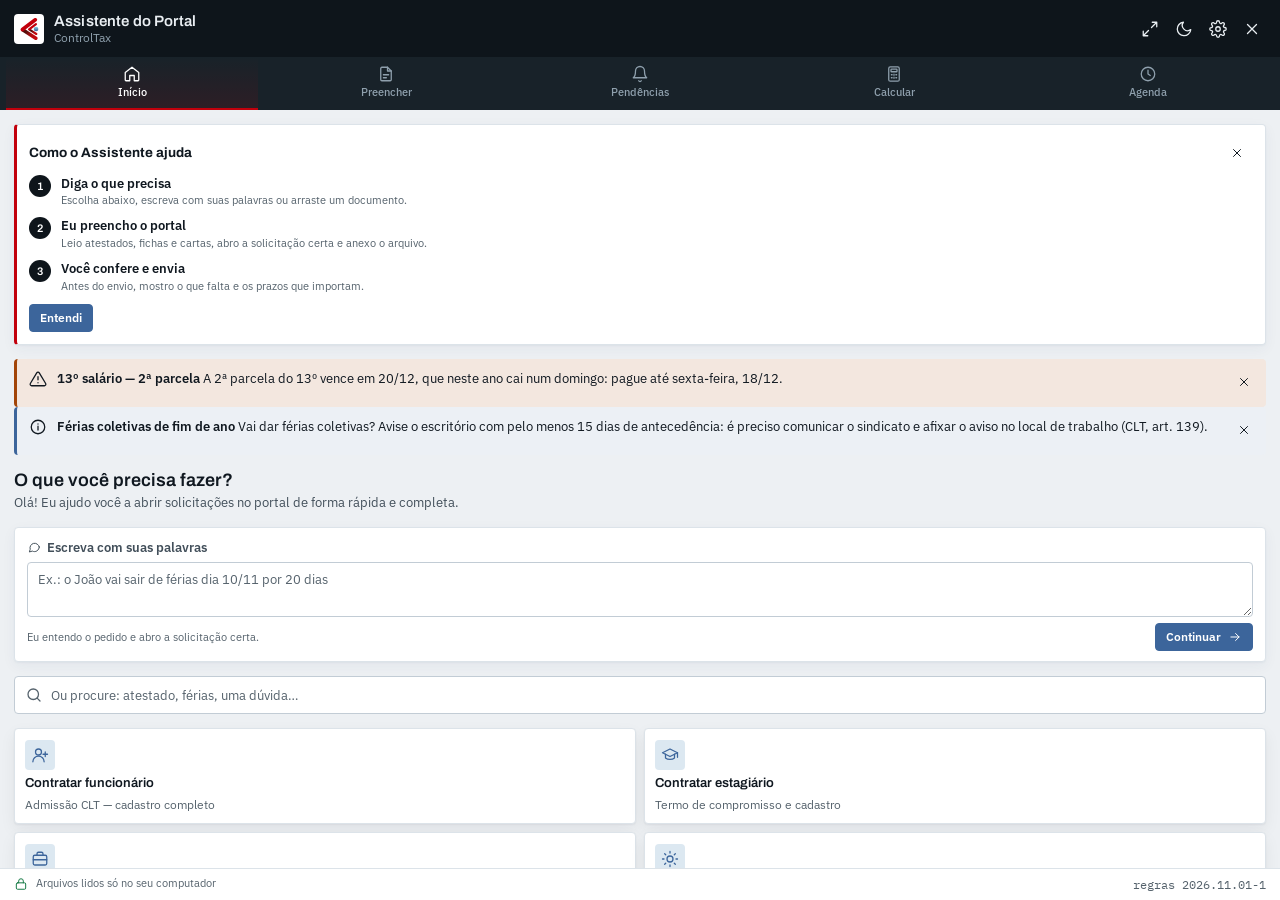
==== commit 85d124bc: "Mescla main (2.24.0); Ver Onvio passa a 2.24.1 Co-Authored-By: Claude Sonnet 5.5 <noreply@anthropic." ====
--- a/panel/panel.html
+++ b/panel/panel.html
@@ -104,6 +104,7 @@
     <header class="plat-head">
       <div class="ph-t"><h2 id="plat-titulo">Painel</h2><span class="ph-emp" id="plat-empresa"></span></div>
       <span class="ph-sync" id="plat-sync"></span>
+      <div class="ph-sino" id="plat-sino"></div>
       <button type="button" class="ph-search" id="plat-busca"><svg class="ic ic-sm"><use href="#i-search"/></svg><span>Buscar funcionário, solicitação ou dúvida…</span><kbd>Ctrl K</kbd></button>
       <button type="button" class="ph-portal" id="plat-ver-portal" title="Mostra o portal do Onvio (a extensão se recolhe na bolinha)"><svg class="ic ic-sm"><use href="#i-eye"/></svg><span>Ver Onvio</span></button>
     </header>
--- a/panel/plataforma.css
+++ b/panel/plataforma.css
@@ -42,7 +42,7 @@
 .rail-i.on .rail-ico { background: linear-gradient(135deg, #C2000C, #7A0A0E); box-shadow: 0 4px 14px rgba(194,0,12,.45), inset 0 0 0 1px rgba(255,255,255,.12); }
 .rail-i.on .rail-ico .ic { color: #fff; }
 .rail-t { font-size: 13px; font-weight: 600; }
-.rail-badge { position: absolute; left: 30px; top: 0; min-width: 18px; height: 18px; padding: 0 5px; border-radius: 9px; background: var(--brand-red); color: #fff; font: 700 10px/18px var(--f-head); text-align: center; box-shadow: 0 0 0 2px #111A21; }
+.rail-badge { position: absolute; left: 30px; top: 0; min-width: 18px; height: 18px; padding: 0 5px; border-radius: 9px; background: var(--red-solid); color: var(--on-solid); font: 700 10px/18px var(--f-head); text-align: center; box-shadow: 0 0 0 2px #111A21; }
 
 /* ---------- Área principal ---------- */
 .plat-main { grid-column: 2; display: grid; grid-template-rows: auto auto minmax(0, 1fr); min-height: 0; height: 100%; }
@@ -191,7 +191,7 @@
 .ag-day.out { background: color-mix(in srgb, var(--surface-2) 70%, transparent); color: var(--ink-3); }
 .ag-day.out .ag-ev { opacity: .65; }
 .ag-n { font: 600 12px var(--f-mono); }
-.ag-day.today .ag-n { background: var(--brand-red); color: #fff; border-radius: 10px; padding: 0 6px; align-self: flex-start; }
+.ag-day.today .ag-n { background: var(--red-solid); color: var(--on-solid); border-radius: 10px; padding: 0 6px; align-self: flex-start; }
 .ag-day.feriado .ag-n { color: var(--brand-red); }
 .ag-ev { display: block; font-size: 10.5px; line-height: 1.25; padding: 2px 5px; border-radius: 3px; white-space: nowrap; overflow: hidden; text-overflow: ellipsis; border-left: 3px solid currentColor; }
 .ev-legal { background: var(--dp-today-bg); color: var(--dp-today); }
@@ -227,8 +227,9 @@
 .cmdk { position: fixed; inset: 0; z-index: 50; display: flex; justify-content: center; align-items: flex-start; padding: 12vh 16px 16px; background: rgba(6,10,14,.55); backdrop-filter: blur(4px); }
 .cmdk-box { width: min(640px, 100%); }
 .cmdk-in { position: relative; display: flex; align-items: center; }
-.cmdk-in .ic { position: absolute; left: 14px; color: #8FA0AD; }
-.cmdk-in kbd { position: absolute; right: 12px; background: transparent; color: #8FA0AD; border-color: rgba(255,255,255,.2); }
+.cmdk-in .ic { position: absolute; left: 14px; color: #9FB0BD; }
+.cmdk-in kbd { position: absolute; right: 12px; background: #111A21; color: #9FB0BD; border-color: rgba(255,255,255,.2); }
+.cmdk-in input::placeholder { color: #9FB0BD; }   /* a caixa é escura nos dois temas */
 .cmdk-in input { width: 100%; font-size: 15px; padding: 14px 60px 14px 42px; border-radius: 6px; background: #111A21; color: #E9EEF2; border: 1px solid rgba(255,255,255,.12); box-shadow: 0 24px 60px rgba(0,0,0,.45), 0 0 0 1px rgba(194,0,12,.25); outline: none; }
 .cmdk-in input:focus { border-color: rgba(194,0,12,.7); }
 .cmdk-res { margin-top: 8px; background: var(--surface); border-radius: 6px; box-shadow: 0 24px 60px rgba(0,0,0,.35); max-height: 56vh; overflow: auto; padding: 4px; }
@@ -355,7 +356,7 @@
 .hj-sit-l { font-weight: 600; color: var(--ink); }
 .hj-sit b { font: 700 13px var(--f-mono); color: var(--ink); }
 .hj-sit.on { border-color: var(--c); background: color-mix(in srgb, var(--c) 10%, var(--surface)); box-shadow: inset 0 0 0 1px var(--c); }
-.hj-sit.zero { opacity: .55; } .hj-sit.zero .hj-sit-dot { background: var(--ink-3); } .hj-sit.zero.on { opacity: 1; }
+.hj-sit.zero { background: var(--surface-2); } .hj-sit.zero .hj-sit-l, .hj-sit.zero b { color: var(--ink-3); } .hj-sit.zero .hj-sit-dot { background: var(--ink-3); } .hj-sit.zero.on { background: color-mix(in srgb, var(--c) 10%, var(--surface)); } .hj-sit.zero.on .hj-sit-l, .hj-sit.zero.on b { color: var(--ink); }
 
 /* grupos de cartões */
 .hj-sec h3 { display: flex; align-items: center; gap: 8px; margin: 0 0 10px; font: 700 13px var(--f-head); color: var(--ink); }
@@ -511,8 +512,8 @@
 .tr-item.cli { flex-direction: row-reverse; align-self: flex-end; }
 .tr-item.esc { align-self: flex-start; }
 @keyframes tr-entra { from { opacity: 0; transform: translateY(4px); } }
-.tr-av { flex: none; display: grid; place-items: center; width: 32px; height: 32px; border-radius: 50%; font: 600 11.5px var(--f-head); color: #fff; background: var(--blue-deep); }
-.tr-item.cli .tr-av { background: var(--ink-3); }
+.tr-av { flex: none; display: grid; place-items: center; width: 32px; height: 32px; border-radius: 50%; font: 600 11.5px var(--f-head); color: var(--on-solid); background: var(--blue-solid); }
+.tr-item.cli .tr-av { background: var(--grey-solid); }
 .tr-bolha { position: relative; min-width: 0; flex: 1 1 auto; padding: 9px 12px 10px; border-radius: var(--r); border: 1px solid var(--rule); background: var(--surface); }
 .tr-item.cli .tr-bolha { background: var(--blue-pale); border-color: color-mix(in srgb, var(--blue-deep) 22%, transparent); }
 .tr-item.ultimo .tr-bolha { box-shadow: 0 0 0 2px color-mix(in srgb, var(--blue-deep) 35%, transparent); }
@@ -617,7 +618,7 @@
 .tipo-c { display: flex; flex-direction: column; align-items: flex-start; gap: 6px; min-width: 0; padding: 11px 13px; border: 1px solid var(--rule); border-radius: var(--r); background: var(--surface); color: inherit; font: inherit; text-align: left; cursor: pointer; transition: border-color .15s, box-shadow .15s, background .15s; }
 .tipo-c:hover { border-color: var(--rule-strong); box-shadow: 0 1px 2px rgba(15,23,32,.04), 0 6px 16px rgba(15,23,32,.06); }
 .tipo-c.on { border-color: var(--fc); box-shadow: inset 0 0 0 1px var(--fc); background: color-mix(in srgb, var(--fc) 6%, var(--surface)); }
-.tipo-c.zero { opacity: .55; } .tipo-c.zero:hover { box-shadow: none; }
+.tipo-c.zero { background: var(--surface-2); } .tipo-c.zero > b { color: var(--ink-3); } .tipo-c.zero:hover { box-shadow: none; }   /* sem pendência: menos destaque, mas legível (sem opacity) */
 .tipo-topo { display: flex; align-items: center; min-width: 0; max-width: 100%; }
 .tipo-rot { font-size: 11.5px; font-weight: 500; line-height: 1.2; color: var(--ink-3); min-width: 0; overflow: hidden; white-space: nowrap; text-overflow: ellipsis; }
 .tipo-c.on .tipo-rot { color: var(--ink); }
@@ -634,11 +635,11 @@
 .dp-tab.active .tab-n { background: var(--info-bg); color: var(--blue-deep); }
 .dp-toolbar .spacer { flex: 1; }
 .seg .arq-n { font-size: 10.5px; color: var(--ink-3); margin-left: 2px; }
-.seg [aria-pressed="true"] .arq-n { color: inherit; opacity: .8; }
+.seg [aria-pressed="true"] .arq-n { color: inherit; }
 .arq-cols { --cols: minmax(0, 2.4fr) minmax(0, 1fr) 120px 96px 110px; }
 .arq-nome { display: flex; align-items: center; gap: 10px; min-width: 0; }
 .arq-tx { display: grid; min-width: 0; }
-.arq-ext { flex: none; display: inline-grid; place-items: center; width: 34px; height: 26px; border-radius: 3px; font: 700 9.5px var(--f-mono); letter-spacing: .04em; color: var(--ec); background: color-mix(in srgb, var(--ec) 12%, var(--surface)); border: 1px solid color-mix(in srgb, var(--ec) 30%, transparent); }
+.arq-ext { flex: none; display: inline-grid; place-items: center; width: 34px; height: 26px; border-radius: 3px; font: 700 9.5px var(--f-mono); letter-spacing: .04em; color: color-mix(in srgb, var(--ec) 50%, var(--ink)); background: color-mix(in srgb, var(--ec) 12%, var(--surface)); border: 1px solid color-mix(in srgb, var(--ec) 30%, transparent); }
 .ext-pdf { --ec: #C2000C; } .ext-img { --ec: #7c5cc4; } .ext-xls { --ec: #2f8f3a; } .ext-doc { --ec: #3C659B; } .ext-zip { --ec: #c98a00; } .ext-outro { --ec: var(--ink-3); }
 .arq-mes { padding: 7px 16px; font-size: 10.5px; font-weight: 700; letter-spacing: .07em; text-transform: uppercase; color: var(--ink-3); background: var(--surface-2); border-bottom: 1px solid var(--rule); }
 .dp-row.arq-cols { cursor: pointer; }
@@ -723,6 +724,242 @@
 .hj-docs .dn-bx { flex: none; }
 .hj-docs .dn-todos { align-self: flex-start; }
 
+/* ===== Frente A: contraste, sino, trilho e acabamentos ===== */
+/* Trilho: a etiqueta ganha um resumo de uma linha quando há algo a dizer (só ao passar o mouse ou focar) */
+.rail-t b { display: block; font: inherit; }
+.rail-t small { display: block; margin-top: 1px; font: 500 11px var(--f-body); color: #B4C2CD; white-space: nowrap; }
+.rail-t small[hidden] { display: none; }
+
+/* Sino de novidades, perto do indicador de leitura */
+.ph-sino { position: relative; }
+.sino-b { position: relative; width: 34px; height: 34px; display: grid; place-items: center; border: 1px solid var(--rule); border-radius: var(--r); background: var(--surface); color: var(--ink-2); cursor: pointer; transition: border-color .15s, background .15s, color .15s, transform .08s; }
+.sino-b:hover, .sino-b[aria-expanded="true"] { border-color: var(--rule-strong); background: var(--surface-2); color: var(--ink); }
+.sino-n { position: absolute; top: -7px; right: -7px; min-width: 18px; height: 18px; padding: 0 5px; border-radius: 3px; background: var(--red-solid); color: var(--on-solid); font: 700 10px/18px var(--f-head); text-align: center; box-shadow: 0 0 0 2px var(--surface); }
+.sino-pop { position: absolute; top: calc(100% + 8px); right: 0; z-index: 45; width: min(360px, calc(100vw - 32px)); background: var(--surface); border: 1px solid var(--rule); border-radius: var(--r); box-shadow: var(--shadow-2); font-size: 12.5px; color: var(--ink-2); }
+.sino-head { display: flex; align-items: center; justify-content: space-between; gap: 8px; padding: 8px 8px 8px 12px; border-bottom: 1px solid var(--rule); }
+.sino-head b { font: 600 13px var(--f-head); color: var(--ink); }
+.sino-lista { list-style: none; margin: 0; padding: 4px; display: grid; gap: 2px; max-height: 60vh; overflow: auto; }
+.sino-li { display: flex; align-items: flex-start; gap: 8px; width: 100%; padding: 8px; border: 0; border-radius: var(--r); background: none; color: var(--ink); font: inherit; text-align: left; cursor: pointer; }
+.sino-li:hover { background: var(--info-bg); }
+.sino-li .tp-ic { margin-right: 0; margin-top: 1px; vertical-align: baseline; }
+.sino-tx { display: grid; gap: 2px; line-height: 1.35; }
+.sino-tx small { color: var(--ink-3); font-size: 11.5px; }
+.sino-tx small:empty { display: none; }
+.sino-vazio { display: grid; gap: 4px; padding: 22px 16px; text-align: center; color: var(--ink-3); }
+.sino-vazio b { color: var(--ink); font: 600 13px var(--f-head); }
+.sino-mais { margin: 0; padding: 8px 12px; border-top: 1px solid var(--rule); font-size: 11.5px; color: var(--ink-3); }
+
+/* Acabamentos (do Control Onvio): sombra suave nos cartões, botões que afundam, foco padronizado, entrada de 0,18 s */
+.pn-card, .list-card, .kpi-card, .card, .hj-card, .tipo-c { box-shadow: var(--shadow-card); }
+.tipo-c:hover, .hj-card:hover { box-shadow: var(--shadow-1); }
+.tipo-c.on { box-shadow: inset 0 0 0 1px var(--fc), var(--shadow-card); }
+.icon-btn:active, .intent:active, .tipo-c:active, .hj-card:active, .ph-search:active, .sino-b:active, .sync-d > summary:active { transform: translateY(1px); }
+:where(button, a[href], input, select, textarea, summary, [tabindex]):focus-visible { outline: 2px solid var(--blue-deep); outline-offset: 2px; }
+.plat-view.entra { animation: vista-entra .18s ease-out both; }
+@media (prefers-reduced-motion: reduce) {
+  .plat-view.entra { animation: none; }
+  .icon-btn:active, .intent:active, .tipo-c:active, .hj-card:active, .ph-search:active, .sino-b:active, .sync-d > summary:active { transform: none; }
+}
+/* cantos: 4px em botões, cartões e janelas; 3px em etiquetas e contadores; redondos só avatares e pontinhos */
+.rail-logo, .mast .logo, .cmdk-in input, .cmdk-res, .modal .sheet { border-radius: 4px; }
+.plat-drop > div { border-radius: 4px; }
+.chip, .rail-badge, .tab .dot, .ag-day.today .ag-n { border-radius: 3px; }
+
+/* ===== detalhe da solicitação (2.19): navegação, destaques, aviso da conversa, foco que pisca ===== */
+.dlg:focus { outline: none; }
+.dt-nav { display: inline-flex; align-items: center; gap: 4px; flex: none; }
+.dt-nav .btn { min-width: 30px; padding-inline: 6px; }
+.dt-nav .btn:disabled { opacity: .4; cursor: not-allowed; }
+.dt-nav-n { min-width: 56px; text-align: center; font: 500 12px var(--f-mono); color: var(--ink-2); }
+.dt-nav-n b { color: var(--ink); font-weight: 600; }
+.dt-dq .dq small { font-size: 11px; }
+.dt-dq .dq b { font-family: var(--f-mono); }
+.dt-dq .dq.alerta { background: var(--err-bg); border-color: color-mix(in srgb, var(--brand-red) 45%, var(--rule)); }
+.dt-dq .dq.alerta small { color: var(--ink-2); }
+.dt-aviso { display: grid; }
+.dt-aviso[hidden] { display: none; }
+.dt-aviso .aviso-linha { align-items: flex-start; }
+.dt-aviso .aviso-linha > span { flex: 1; min-width: 0; display: grid; gap: 2px; }
+.dt-aviso .aviso-linha small { font-size: 11.5px; color: var(--ink-3); }
+.dt-aviso .aviso-linha .btn { flex: none; align-self: center; }
+.tr-quando { cursor: help; }
+.tr-ext { font: 600 9.5px var(--f-mono); font-style: normal; letter-spacing: .04em; padding: 1px 4px; border-radius: 3px; background: var(--blue-pale); color: var(--blue-deep); }
+.tr-mais:focus-visible, .dt-nav .btn:focus-visible, .tr-arq:focus-visible { outline: 2px solid var(--blue-deep); outline-offset: 2px; }
+.tr-item.ultimo .tr-bolha { box-shadow: 0 0 0 2px color-mix(in srgb, var(--blue-deep) 40%, transparent); }
+/* solicitação escolhida em outro lugar (aviso, sino, busca): contorno vermelho que pisca ao chegar na lista */
+.foco-pisca { position: relative; z-index: 1; outline: 2px solid var(--brand-red); outline-offset: 2px; animation: foco-pisca .7s ease-in-out 3 both; }
+.dp-row.foco-pisca, .prio.foco-pisca { outline-offset: -2px; }
+@keyframes foco-pisca { 0%, 100% { outline-color: var(--brand-red); box-shadow: 0 0 0 4px color-mix(in srgb, var(--brand-red) 25%, transparent); } 50% { outline-color: transparent; box-shadow: none; } }
+@media (prefers-reduced-motion: reduce) { .foco-pisca { animation: none; } }
+
+/* ===== Hoje e Solicitações enxutos + gráficos (Simplificado do escritório, adaptado ao cliente) ===== */
+/* dica ⓘ: textos de ajuda saem do corpo da tela e ficam num botão (foco por teclado, Esc fecha) */
+.dica-i { all: unset; box-sizing: border-box; flex: none; display: inline-grid; place-items: center; width: 24px; height: 24px; border-radius: 50%; color: var(--ink-2); cursor: help; }
+.dica-i:hover { color: var(--ink); background: var(--surface-3); }
+.dica-i:focus-visible { outline: 2px solid var(--blue-deep); outline-offset: 1px; color: var(--ink); }
+.dica-i .ic { width: 15px; height: 15px; }
+
+/* seções recolhíveis do Hoje (.hj-painel): cabeçalho clicável com seta, resumo e contador à direita */
+.hj-equipe { display: flex; flex-direction: column; align-items: stretch; gap: 8px; }
+#eq-avisos, #eq-exp, #eq-ferias, #eq-legais, .hj-folha { border-top: 1px solid var(--rule); }
+.hj-painel-h { display: flex; align-items: center; gap: 2px; padding-right: 8px; }
+.hj-painel.aberto > .hj-painel-h { border-bottom: 1px solid var(--rule); }
+.hj-painel-bt { all: unset; box-sizing: border-box; flex: 1; min-width: 0; display: flex; align-items: center; gap: 10px; padding: 9px 8px 9px 12px; border-radius: var(--r); cursor: pointer; font: 600 14px/1.2 var(--f-head); color: var(--ink); }
+.hj-painel-bt:hover { background: var(--surface-2); }
+.hj-painel-bt:focus-visible { outline: 2px solid var(--blue-deep); outline-offset: -2px; }
+.hj-painel-bt .spacer { flex: 1; }
+.hj-painel-t { white-space: nowrap; }
+.hj-painel-r { min-width: 0; overflow: hidden; text-overflow: ellipsis; white-space: nowrap; font: 400 12px var(--f-body); color: var(--ink-2); }
+.hj-seta { flex: none; display: inline-grid; color: var(--ink-2); transition: transform .15s; }
+.hj-painel.aberto > .hj-painel-h .hj-seta { transform: rotate(90deg); }
+.hj-painel-c[hidden] { display: none; }
+.hj-painel .eq-n { margin-left: 0; flex: none; }
+.hj-painel-bt .pill { flex: none; }
+@media (max-width: 900px) { .hj-painel-r { display: none; } }
+@media (prefers-reduced-motion: reduce) { .hj-seta { transition: none; } }
+
+/* Solicitações: faixa de uma linha com os tipos que têm pedidos; a grade com todos abre sob demanda */
+.tipos-wrap { margin: 0 0 12px; min-width: 0; max-width: 100%; }
+.tipos-wrap .tipos { margin: 0; }
+.tipos-barra { display: flex; align-items: center; gap: 8px; margin: 0 0 8px; }
+.tipos-barra.faixa { margin: 0; }
+.tipos-tit { flex: 1; font: 600 12px var(--f-head); text-transform: uppercase; letter-spacing: .06em; color: var(--ink-2); }
+.tipos-faixa { flex: 1 1 0; width: 0; min-width: 0; display: flex; flex-wrap: nowrap; gap: 6px; overflow-x: auto; padding: 2px 2px 5px; scrollbar-width: thin; }
+.tipos-ver { flex: none; white-space: nowrap; }
+.tipo-f { all: unset; box-sizing: border-box; flex: none; display: inline-flex; align-items: center; gap: 6px; padding: 5px 10px 5px 6px; border: 1px solid var(--rule); border-radius: var(--r); background: var(--surface); color: var(--ink); font-size: 12.5px; cursor: pointer; transition: background .15s, border-color .15s; }
+.tipo-f:hover { background: var(--surface-2); border-color: var(--rule-strong); }
+.tipo-f:focus-visible { outline: 2px solid var(--blue-deep); outline-offset: 2px; }
+.tipo-f.on { border-color: var(--fc); box-shadow: inset 0 0 0 1px var(--fc); background: color-mix(in srgb, var(--fc) 8%, var(--surface)); }
+.tipo-f .tp-ic { margin: 0; }
+.tipo-f .tipo-rot { overflow: visible; font-size: 12.5px; font-weight: 500; color: var(--ink); }
+.tipo-f b { font: 700 12px var(--f-mono); color: var(--ink); }
+.tipo-suas { width: 7px; height: 7px; border-radius: 50%; background: var(--brand-red); }
+@media (prefers-reduced-motion: reduce) { .tipo-f { transition: none; } }
+
+/* gráficos (graficos.js): eixos discretos, tinta de texto nos valores, dica nas marcas */
+:root { --viz-grid: var(--rule); }
+.viz text { font: 400 10.5px var(--f-body); fill: var(--ink-2); }
+.viz .grid { stroke: var(--viz-grid); stroke-width: 1; }
+.viz .base { stroke: var(--rule-strong); stroke-width: 1; }
+.viz .alvo { fill: transparent; }
+.viz .alvo:hover { fill: color-mix(in srgb, var(--ink) 6%, transparent); }
+.legenda-viz { display: flex; flex-wrap: wrap; gap: 4px 14px; margin: 0 0 6px; font-size: 11.5px; color: var(--ink-2); }
+.legenda-viz span { display: inline-flex; align-items: center; gap: 5px; }
+.legenda-viz i { width: 9px; height: 9px; border-radius: 2px; }
+.mv-grade { display: grid; grid-template-columns: minmax(0, 1.35fr) minmax(0, 1fr); gap: 16px 32px; }
+.mv-grade.so-barras { grid-template-columns: minmax(0, 760px); }
+.mv-bloco { min-width: 0; }
+.mv-bloco h4 { margin: 0 0 8px; font: 600 11.5px var(--f-body); text-transform: uppercase; letter-spacing: .06em; color: var(--ink-2); }
+.mv-kpi { display: flex; align-items: baseline; gap: 8px; margin: 0 0 4px; }
+.mv-kpi b { font: 700 24px/1 var(--f-head); color: var(--ink); font-variant-numeric: tabular-nums; }
+.mv-kpi small { font-size: 12px; color: var(--ink-2); }
+.mv-mini { display: inline-flex; align-items: flex-end; flex: none; }
+@media (max-width: 980px) { .mv-grade { grid-template-columns: minmax(0, 1fr); } .mv-mini { display: none; } }
+
+/* telas baixas (1366×650, 1280×720…): destaque do Hoje compacto, para a 1ª seção abaixo ficar à vista */
+@media (max-height: 759px) {
+  /* a saudação some, mas o aviso do próximo prazo (Agenda) continua à vista */
+  .hj-saud-t { display: none; }
+  .hj-saud:not(:has(.hj-prazo)) { display: none; }
+  .hj-saud .hj-prazo { margin-left: 0; }
+  .hj-hero-g { gap: 16px; padding: 12px 18px; }
+  .hj-hero .an-svg { width: 96px; height: 96px; }
+  .hj-hero .an-svg .an-total { font-size: 42px; }
+  .hj-hero .an-svg .an-rot { display: none; }
+  .hj-hero .an-f { stroke-width: 12px; }
+  .hj-hero-tx { gap: 3px; }
+  .hj-hero-tx h2 { font-size: 19px; }
+  .hj-hero-tx p { font-size: 12px; }
+  .hj-legenda { display: none; }
+  .hj-tick { margin-top: 4px; padding: 6px 10px; }
+  .hj-tick-palco { min-height: 48px; }
+  .plat-view > * + * { margin-top: 10px; }
+  .hj-passos { padding: 12px 16px; }
+  .hj-passos h3 { margin-bottom: 6px; }
+  .hj-passos-l { max-height: 138px; gap: 4px; }
+  .hj-step { padding: 5px 10px; }
+  .hj-zen { padding: 8px 12px; }
+}
+
+/* ===== Agenda com calendário do mês ===== */
+/* Calendário seg–dom, um ponto por evento (até 3 + "+N"), painel do dia e legenda que liga e desliga cada tipo.
+   Cada tipo tem cor e forma (círculo, quadrado, losango, triângulo, anel): a cor nunca é a única pista, e o texto
+   fica sempre com a tinta de texto. Cores dos pontos: tokens --viz-* (claro e escuro). */
+:root {
+  --ag-legal: var(--viz-s1); --ag-prescricao: var(--viz-crit); --ag-exp: var(--pessoal);
+  /* no claro, o verde-água e o laranja dos gráficos ficam abaixo de 3:1 sobre os fundos do calendário: escurecidos */
+  --ag-pedido: color-mix(in srgb, var(--viz-s3) 72%, #000); --ag-lembrete: color-mix(in srgb, var(--viz-s2) 78%, #000);
+}
+@media (prefers-color-scheme: dark) { :root:not([data-theme="light"]) { --ag-pedido: var(--viz-s3); --ag-lembrete: var(--viz-s2); } }
+:root[data-theme="dark"] { --ag-pedido: var(--viz-s3); --ag-lembrete: var(--viz-s2); }
+.ag-pt { display: inline-block; width: 8px; height: 8px; flex: none; background: var(--c, var(--ink-3)); border-radius: 50%; }
+.ag-pt.t-legal { --c: var(--ag-legal); }
+.ag-pt.t-pedido { --c: var(--ag-pedido); border-radius: 2px; }
+.ag-pt.t-prescricao { --c: var(--ag-prescricao); border-radius: 0; transform: rotate(45deg) scale(.82); }
+.ag-pt.t-exp { --c: var(--ag-exp); border-radius: 0; clip-path: polygon(50% 0, 100% 100%, 0 100%); }
+.ag-pt.t-lembrete { --c: var(--ag-lembrete); background: transparent; box-shadow: inset 0 0 0 2px var(--c); }
+
+.ag-bar .dp-month-label { margin: 0; }
+.ag-tipos { display: flex; flex-wrap: wrap; align-items: center; gap: 6px 8px; margin: 0 0 12px; }
+.ag-tipo { display: inline-flex; align-items: center; gap: 7px; padding: 4px 10px; border: 1px solid var(--rule-strong); border-radius: var(--r); background: var(--surface); color: var(--ink); font: 500 12px var(--f-body); cursor: pointer; }
+.ag-tipo:hover { background: var(--surface-2); }
+.ag-tipo:focus-visible { outline: 2px solid var(--blue-deep); outline-offset: 2px; }
+.ag-tipo[aria-pressed="false"] { background: transparent; border-style: dashed; color: var(--ink-3); }
+.ag-tipo[aria-pressed="false"] .ag-pt { opacity: .45; }
+.ag-tipo-fer { display: inline-flex; align-items: center; gap: 7px; margin-left: auto; font-size: 12px; color: var(--ink-3); }
+.ag-fer-sw { width: 14px; height: 10px; border-radius: 2px; background: color-mix(in srgb, var(--brand-red) 12%, var(--surface-2)); box-shadow: inset 0 0 0 1px var(--rule-strong); }
+
+.ag-cal { overflow: hidden; }
+.ag-sem { display: grid; grid-template-columns: repeat(7, minmax(0, 1fr)); }
+.ag-wd span { text-align: left; }
+.ag-day { min-height: 76px; gap: 2px; position: relative; }
+.ag-day .ag-n { font: 600 12px var(--f-mono); line-height: 18px; align-self: flex-start; }
+.ag-day .ag-fer { display: block; max-width: 100%; font-size: 10.5px; line-height: 1.25; color: var(--ink-2); white-space: nowrap; overflow: hidden; text-overflow: ellipsis; }
+.ag-day .ag-pts { display: flex; align-items: center; gap: 4px; margin-top: auto; min-height: 10px; }
+.ag-day .ag-mais { font: 600 10.5px var(--f-mono); color: var(--ink-2); }
+.ag-day.nu { background: var(--surface-2); }
+.ag-day.feriado { background: color-mix(in srgb, var(--brand-red) 7%, var(--surface-2)); }
+.ag-day.feriado .ag-n { color: var(--dp-late); }
+.ag-day.out { background: color-mix(in srgb, var(--surface-2) 70%, transparent); color: var(--ink-3); }
+.ag-day.out .ag-pt { opacity: .6; }
+.ag-day:hover { background: var(--surface-3); }
+.ag-day.sel { background: var(--info-bg); box-shadow: inset 0 0 0 2px var(--blue-deep); }
+.ag-day:focus-visible { outline: 2px solid var(--ink); outline-offset: -5px; }
+.ag-day.today .ag-n { background: var(--brand-red); color: #fff; border-radius: 10px; padding: 0 7px; }
+@media (prefers-color-scheme: dark) { :root:not([data-theme="light"]) .ag-day.today .ag-n { background: var(--brand-red-deep); } }
+:root[data-theme="dark"] .ag-day.today .ag-n { background: var(--brand-red-deep); }
+.ag-rodape { display: flex; align-items: center; gap: 6px; padding: 8px 12px; border-top: 1px solid var(--rule); font-size: 11.5px; color: var(--ink-3); }
+
+#ag-dia .pn-card-head { display: flex; align-items: center; flex-wrap: wrap; gap: 6px 10px; }
+#ag-dia-t { margin: 0; }
+#ag-dia-t:focus-visible { outline: 2px solid var(--blue-deep); outline-offset: 3px; }
+.ag-chips { display: inline-flex; gap: 6px; flex-wrap: wrap; }
+.ag-nota { display: flex; align-items: flex-start; gap: 6px; margin: 0 0 10px; font-size: 12px; color: var(--ink-2); }
+.ag-nota .ic { flex: none; margin-top: 2px; }
+.ag-ev-lista { display: grid; gap: 8px; margin-bottom: 12px; }
+.ag-ev-li { display: grid; grid-template-columns: auto minmax(0, 1fr); gap: 6px 10px; padding: 9px 10px; border: 1px solid var(--rule); border-radius: var(--r); background: var(--surface); }
+.ag-ev-li > .ag-pt { margin-top: 5px; }
+.ag-ev-tx { min-width: 0; }
+.ag-ev-tx b { display: block; font-size: 12.5px; overflow-wrap: anywhere; }
+.ag-ev-tx small { display: block; color: var(--ink-3); font-size: 11.5px; overflow-wrap: anywhere; }
+.ag-ev-tp { display: block; margin-top: 2px; font-size: 11px; color: var(--ink-3); text-transform: uppercase; letter-spacing: .04em; }
+.ag-ev-ac { grid-column: 2; display: flex; flex-wrap: wrap; gap: 6px; }
+.ag-ev-ac:empty { display: none; }
+.ag-ev-li.feito .ag-ev-tx b { text-decoration: line-through; color: var(--ink-3); }
+
+.hj-prazo { background: none; border: 0; padding: 0; font: inherit; color: var(--ink-2); cursor: pointer; text-decoration: underline; text-decoration-color: var(--rule-strong); text-underline-offset: 3px; text-align: left; }
+.hj-prazo span { font-family: var(--f-mono); font-size: 12px; }
+.hj-prazo:hover { color: var(--blue-deep); text-decoration-color: currentColor; }
+.hj-prazo:focus-visible { outline: 2px solid var(--blue-deep); outline-offset: 2px; border-radius: 2px; }
+
+@media (max-height: 700px) { .ag-day { min-height: 64px; } }
+@media (max-width: 720px) {
+  .ag-day { min-height: 56px; padding: 4px; }
+  .ag-day .ag-fer { display: none; }
+  .ag-wd span { padding: 6px 4px; }
+  .ag-tipo-fer { margin-left: 0; }
+}
+
 /* Planilha de rubricas da plataforma (2.20.0): funcionários nas linhas, uma rubrica por coluna; nome e títulos fixos */
 .plan-rub .plan-barra { display: flex; align-items: center; gap: 10px; flex-wrap: wrap; margin-bottom: 8px; }
 .plan-rub .plan-barra input[type=search] { width: 240px; max-width: 100%; }
@@ -747,6 +984,26 @@
 .plan-cmd-res .tips { margin: 0; padding-left: 18px; }
 
 .plan-tabela td.plan-falhou { box-shadow: inset 0 0 0 2px var(--brand-red, #C2000C); }
+/* o detalhe cabe em telas baixas: a conversa nunca some (altura mínima) e as abas ficam à vista ao rolar */
+.dlg-detalhe .dlg-body { display: flex; flex-direction: column; gap: 10px; }
+.dlg-detalhe .dt-body { flex: 0 0 auto; min-height: 200px; }
+.dlg-detalhe .dt-tabs { position: sticky; top: -14px; z-index: 2; background: var(--surface); }
+@media (max-height: 760px) {
+  .dlg-detalhe .dt-porque { display: none; }
+  .dlg-detalhe .dt-meta { gap: 2px 14px; }
+  .dlg-detalhe .dt-body { max-height: 38vh; }
+  .dlg-detalhe .dt-resp textarea { min-height: 44px; max-height: 80px; }
+}
+.dlg-detalhe .dlg-body > * { flex-shrink: 0; }
+/* contraste ≥ 4,5:1 nos dois temas: o texto miúdo dos chips e da hora fica em --ink-2 (a hora cai em bolha azul) */
+.dt-dq .dq small, .tr-quando { color: var(--ink-2); }
+
+/* a coluna do lado nunca alarga a tela: títulos longos cortam com reticências */
+.ag-grid > * { min-width: 0; }
+.ag-side, .ag-side > * { min-width: 0; max-width: 100%; }
+.ag-side .pn-li { min-width: 0; }
+@media (max-height: 759px) { .hj-sep { display: none; } }
+
 
 /* Janela de resumo antes de enviar (2.22.1): por cima da barra lateral, com largura própria e centralizada (antes ocupava a tela toda e a barra cobria a borda esquerda) */
 body.plat .modal { z-index: 60; padding: 16px; }
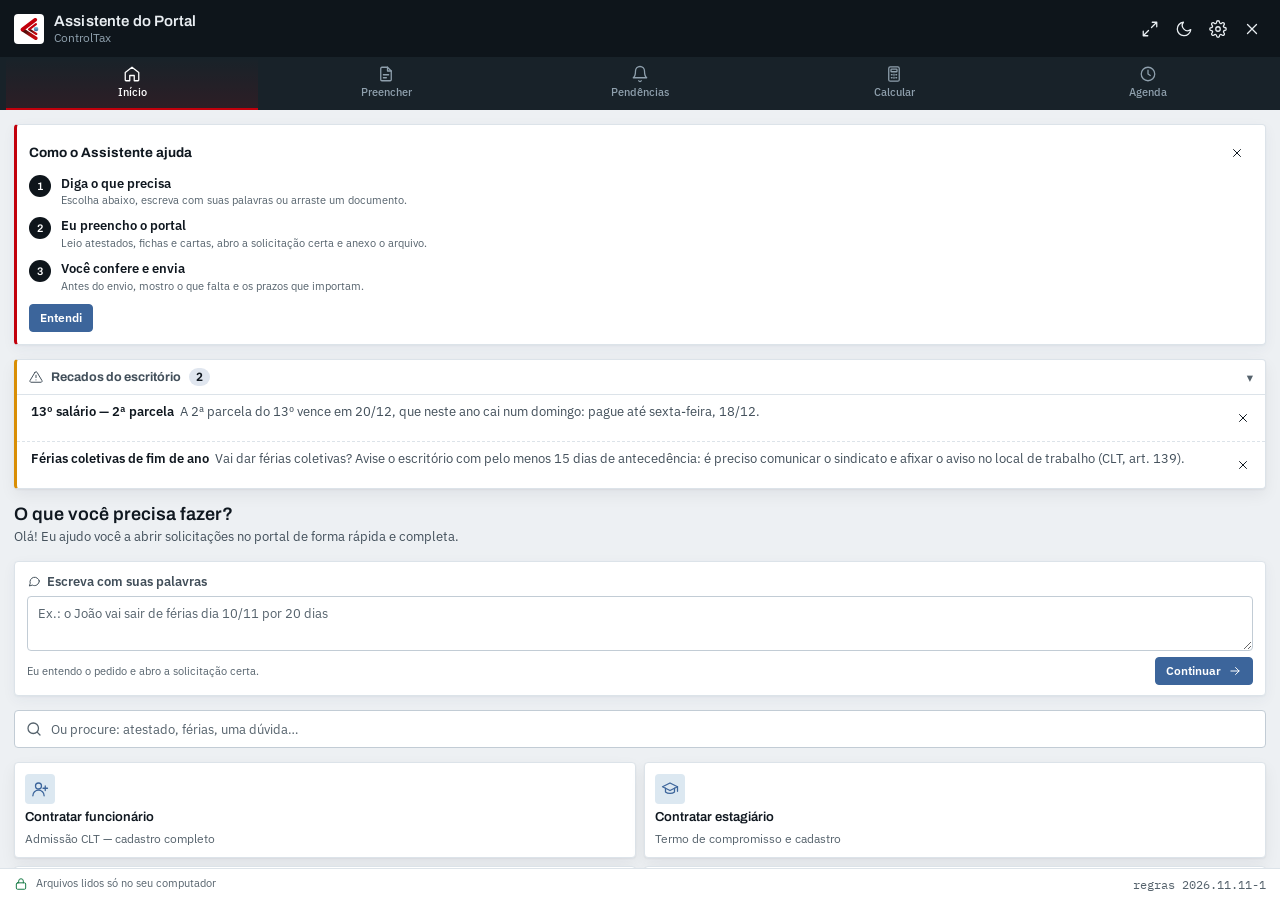
==== commit c635a0b8: "2.40.0: seletor de setor e tela Enviar documentos por competência Co-Authored-By: Claude Fable 5.2 <" ====
--- a/panel/panel.html
+++ b/panel/panel.html
@@ -103,6 +103,7 @@
   <div class="plat-main">
     <header class="plat-head">
       <div class="ph-t"><h2 id="plat-titulo">Painel</h2><span class="ph-emp" id="plat-empresa"></span></div>
+      <div class="ph-setores" id="plat-setores" role="tablist" aria-label="Setor" hidden></div>
       <span class="ph-sync" id="plat-sync"></span>
       <div class="ph-sino" id="plat-sino"></div>
       <button type="button" class="ph-search" id="plat-busca"><svg class="ic ic-sm"><use href="#i-search"/></svg><span>Buscar funcionário, solicitação ou dúvida…</span><kbd>Ctrl K</kbd></button>
--- a/panel/panel.css
+++ b/panel/panel.css
@@ -60,7 +60,8 @@
 
 * { box-sizing: border-box; }
 html, body { margin: 0; height: 100%; }
-body { background: var(--page); color: var(--ink); font: 400 13px/1.45 var(--f-body); -webkit-font-smoothing: antialiased; overflow: hidden; }
+html { overflow: clip; }
+body { background: var(--page); color: var(--ink); font: 400 13px/1.45 var(--f-body); -webkit-font-smoothing: antialiased; overflow: hidden; overflow: clip; }   /* clip: nem foco nem scrollIntoView conseguem rolar o corpo e esconder o cabeçalho */
 button, input, select, textarea { font: inherit; color: inherit; }
 ::placeholder { color: var(--ink-3); opacity: 1; }   /* o cinza padrão do navegador não passa de 4,5:1 no tema escuro */
 [hidden] { display: none !important; }
--- a/panel/plataforma.css
+++ b/panel/plataforma.css
@@ -10,7 +10,7 @@
 }
 
 body.plat .app { display: none; }
-#plat { display: grid; grid-template-columns: var(--rail) minmax(0, 1fr); height: 100%; position: relative; }
+#plat { overflow: clip; display: grid; grid-template-columns: var(--rail) minmax(0, 1fr); height: 100%; position: relative; }
 
 /* ---------- Trilho lateral ---------- */
 .rail { position: absolute; z-index: 30; top: 0; bottom: 0; left: 0; width: var(--rail); overflow: visible;
@@ -29,6 +29,7 @@
 .rail-i:hover .rail-t, .rail-i:focus-visible .rail-t { opacity: 1; transform: translate(0, -50%); }
 .rail-list { display: grid; gap: 3px; }
 .rail-bottom { margin-top: auto; }
+.rail-sep-mod { margin: 6px 10px; }
 .rail-sep { height: 1px; margin: 10px 6px; background: linear-gradient(90deg, rgba(255,255,255,.12), transparent); }
 .rail-i { position: relative; display: flex; align-items: center; justify-content: center; gap: 11px; width: 48px; padding: 5px 6px; border: 0; border-radius: 4px; background: none; color: #B9C5CF; cursor: pointer; text-align: left; white-space: nowrap; transition: background .15s; }
 .rail-i::before { content: ""; position: absolute; left: -8px; top: 18%; bottom: 18%; width: 3px; border-radius: 0 2px 2px 0; background: var(--brand-red); box-shadow: 0 0 12px rgba(194,0,12,.8); opacity: 0; }
@@ -45,7 +46,7 @@
 .rail-badge { position: absolute; left: 30px; top: 0; min-width: 18px; height: 18px; padding: 0 5px; border-radius: 9px; background: var(--red-solid); color: var(--on-solid); font: 700 10px/18px var(--f-head); text-align: center; box-shadow: 0 0 0 2px #111A21; }
 
 /* ---------- Área principal ---------- */
-.plat-main { grid-column: 2; display: grid; grid-template-rows: auto auto minmax(0, 1fr); min-height: 0; height: 100%; }
+.plat-main { overflow: clip; grid-column: 2; display: grid; grid-template-rows: auto auto minmax(0, 1fr); min-height: 0; height: 100%; }
 .plat-head { display: flex; align-items: center; gap: 8px 16px; padding: 12px 24px 10px; background: var(--surface); border-bottom: 1px solid var(--rule); flex-wrap: wrap; }
 .ph-t { display: flex; align-items: baseline; gap: 12px; min-width: 0; flex: 1; }
 .ph-t h2 { margin: 0; font: 700 19px/1.2 var(--f-head); }
@@ -158,9 +159,18 @@
 .pd-head .pd-t { flex: 1; min-width: 200px; }
 .pd-head .stepper { flex: 1.4; min-width: 300px; }
 .pd-head .progress { flex-basis: 100%; }
+/* "Ver no portal" e "Cancelar lançamento": dois botões do mesmo tamanho, lado a lado, no cabeçalho do pedido */
+.pd-acoes { display: inline-flex; gap: 8px; align-items: center; flex-wrap: wrap; }
+.pd-acoes .btn { height: 32px; padding: 0 12px; border-radius: 999px; gap: 6px; font-weight: 600; font-size: 12.5px; white-space: nowrap; transition: background .15s, border-color .15s, color .15s; }
+.btn-portal { background: transparent; color: var(--blue-deep, #3C659B); border: 1px solid currentColor; }
+.btn-portal:hover { background: color-mix(in srgb, var(--blue-deep, #3C659B) 12%, transparent); }
+.btn-cancelar { background: transparent; color: var(--brand-red, #C2000C); border: 1px solid currentColor; }
+.btn-cancelar:hover { background: color-mix(in srgb, var(--brand-red, #C2000C) 12%, transparent); }
 .pf-grupo { margin: 4px 0 0; }
 .pf-grupo > summary { cursor: pointer; font: 600 12px var(--f-head); text-transform: uppercase; letter-spacing: .06em; color: var(--ink-3); padding: 8px 0; list-style: none; display: flex; align-items: center; gap: 8px; }
 .pf-grupo > summary::-webkit-details-marker { display: none; }
+.pf-grupo > summary::before { content: "▸"; font-size: 11px; transition: transform .15s; }
+.pf-grupo[open] > summary::before { transform: rotate(90deg); }
 .pf-grupo > summary::after { content: ""; flex: 1; height: 1px; background: var(--rule); }
 .pf-grid { display: grid; grid-template-columns: repeat(auto-fill, minmax(230px, 1fr)); gap: 12px 14px; }
 .pf-grid .field.wide { grid-column: 1 / -1; }
@@ -1021,3 +1031,105 @@
 .ph-portal:hover { border-color: var(--blue-deep); background: color-mix(in srgb, var(--blue-deep) 10%, var(--surface-2)); }
 .ph-portal:focus-visible { outline: 2px solid var(--blue-deep); outline-offset: 2px; }
 .ph-portal .ic { flex: none; }
+
+/* Planilha de rubricas — Excel: exportar e fixar uma planilha preenchida (2.25.0) */
+.plan-arq { margin: 0 0 12px; }
+.plan-arq-linha { display: flex; align-items: center; gap: 8px; flex-wrap: wrap; }
+.plan-arq-linha .muted { font-size: 12px; }
+.plan-rub.plan-solta { outline: 2px dashed var(--blue-deep); outline-offset: -4px; }
+
+/* Rubricas que o portal não deixa lançar (somente leitura na grade): travadas na planilha (2.25.1) */
+.plan-tabela td.plan-bloq { background: repeating-linear-gradient(135deg, transparent 0 6px, color-mix(in srgb, var(--ink-3) 14%, transparent) 6px 7px); }
+.plan-tabela td.plan-bloq input { cursor: not-allowed; opacity: .5; }
+.plan-tabela th.plan-bloq-th { color: var(--ink-3); }
+
+/* Notebook / janela baixa (2.38.1): cabeçalho mais enxuto e menos espaço entre os blocos, para sobrar tela para o conteúdo */
+@media (max-height: 760px) {
+  .plat-head { padding: 6px 20px; }
+  .ph-t h2 { font-size: 17px; }
+  .plat-body > .view { padding: 10px 20px 20px; }
+  .plat-view > * + * { margin-top: 10px; }
+  .hj-sit { padding: 5px 10px 5px 9px; }
+  .hj-sits { gap: 6px; }
+  .ph-search { height: 30px; }
+}
+
+/* Hoje, mais organizado e agradável (2.39.0) */
+.rec-card { border: 1px solid var(--rule); border-left: 3px solid var(--blue-deep); border-radius: var(--r); background: var(--surface); box-shadow: var(--shadow-1); overflow: hidden; }
+.rec-card.warn { border-left-color: #D98E04; }
+.rec-h { all: unset; box-sizing: border-box; width: 100%; display: flex; align-items: center; gap: 8px; padding: 8px 12px; cursor: pointer; font: 600 12.5px var(--f-head); color: var(--ink-2); }
+.rec-h:hover { background: var(--surface-2); }
+.rec-h:focus-visible { outline: 2px solid var(--blue-deep); outline-offset: -2px; }
+.rec-n { padding: 0 7px; border-radius: 9px; font: 700 11px/18px var(--f-mono); color: var(--ink); background: color-mix(in srgb, var(--blue-deep) 16%, var(--surface)); }
+.rec-seta { margin-left: auto; color: var(--ink-3); transition: transform .15s; }
+.rec-card.fechado .rec-seta { transform: rotate(-90deg); }
+.rec-l { border-top: 1px solid var(--rule); }
+.rec-i { display: flex; align-items: flex-start; gap: 8px; padding: 7px 6px 7px 14px; }
+.rec-i + .rec-i { border-top: 1px dashed var(--rule); }
+.rec-tx { flex: 1; min-width: 0; font-size: 12.5px; line-height: 1.45; color: var(--ink-2); display: -webkit-box; -webkit-line-clamp: 2; -webkit-box-orient: vertical; overflow: hidden; }
+.rec-tx b { margin-right: 6px; color: var(--ink); }
+.rec-tx a { color: var(--blue-deep); font-weight: 600; }
+.rec-i .icon-btn { flex: none; }
+.hj-saud { display: flex; align-items: center; flex-wrap: wrap; gap: 6px 14px; margin: 0; }
+.hj-prazo { text-decoration: none; padding: 3px 11px; border: 1px solid var(--rule); border-radius: 999px; background: var(--surface); font-size: 12px; box-shadow: var(--shadow-1); }
+.hj-prazo:hover { border-color: var(--blue-deep); }
+.hj-barra { padding: 2px 0; }
+.hj-painel { transition: box-shadow .15s, border-color .15s; }
+.hj-painel:hover { border-color: var(--rule-strong); box-shadow: var(--shadow-2, var(--shadow-1)); }
+.hj-sep { display: none; }
+
+/* Setores (2.40): seletor no cabeçalho e tela Enviar documentos */
+.ph-setores { display: inline-flex; flex: none; padding: 2px; border: 1px solid var(--rule-strong); border-radius: 999px; background: var(--surface-2); }
+.ph-setores[hidden] { display: none; }
+.ph-setor { all: unset; box-sizing: border-box; padding: 5px 14px; border-radius: 999px; font: 600 12.5px var(--f-head); color: var(--ink-2); cursor: pointer; white-space: nowrap; }
+.ph-setor:hover { color: var(--ink); }
+.ph-setor:focus-visible { outline: 2px solid var(--blue-deep); outline-offset: 1px; }
+.ph-setor.on { background: var(--masthead, #0E151B); color: #fff; box-shadow: var(--shadow-1); }
+:root[data-theme="dark"] .ph-setor.on { background: var(--brand-red, #C2000C); }
+@media (prefers-color-scheme: dark) { :root:not([data-theme="light"]) .ph-setor.on { background: var(--brand-red, #C2000C); } }
+.env-topo { display: flex; align-items: flex-start; gap: 16px; flex-wrap: wrap; }
+.env-intro { flex: 1 1 420px; min-width: 0; }
+.env-intro h3 { margin: 0 0 4px; font: 700 16px/1.2 var(--f-head); }
+.env-intro p { margin: 0; font-size: 12.5px; max-width: 78ch; }
+.env-emp { display: inline-flex; align-items: center; gap: 8px; padding: 6px 10px; border: 1px solid var(--rule); border-radius: var(--r); background: var(--surface); font: 600 12.5px var(--f-body); }
+.env-meses { display: flex; gap: 6px; overflow-x: auto; padding: 2px 0 6px; scrollbar-width: thin; }
+.env-mes { all: unset; box-sizing: border-box; flex: none; min-width: 78px; display: grid; justify-items: center; gap: 1px; padding: 7px 10px 6px; border: 1px solid var(--rule); border-radius: var(--r); background: var(--surface); cursor: pointer; --c: var(--ink-3); border-top: 3px solid var(--c); }
+.env-mes b { font: 700 13px var(--f-head); text-transform: capitalize; color: var(--ink); }
+.env-mes small { font: 500 10.5px var(--f-mono); color: var(--ink-3); }
+.env-mes-st { margin-top: 3px; font: 600 10.5px var(--f-body); color: var(--ink-2); white-space: nowrap; }
+.env-mes:hover { border-color: var(--rule-strong); background: var(--surface-2); }
+.env-mes:focus-visible { outline: 2px solid var(--blue-deep); outline-offset: 2px; }
+.env-mes.on { box-shadow: inset 0 0 0 1px var(--c), var(--shadow-1); background: color-mix(in srgb, var(--c) 8%, var(--surface)); }
+.env-mes.st-enviado, .env-pill.st-enviado { --c: #1A9E4B; }
+.env-mes.st-parcial, .env-pill.st-parcial { --c: #D98E04; }
+.env-mes.st-atrasado, .env-pill.st-atrasado { --c: #C2000C; }
+.env-mes.st-pendente, .env-pill.st-pendente { --c: #3C659B; }
+.env-pill { flex: none; padding: 2px 9px; border-radius: 999px; font: 700 11px var(--f-body); color: var(--ink); background: color-mix(in srgb, var(--c, var(--ink-3)) 18%, var(--surface)); border: 1px solid color-mix(in srgb, var(--c, var(--ink-3)) 45%, var(--rule)); }
+.env-card .pn-card-head { align-items: center; }
+.env-card .aviso-linha { margin: 10px 14px 0; }
+.env-lista { display: grid; }
+.env-i { display: grid; grid-template-columns: 28px minmax(0, 1fr) auto; gap: 4px 12px; align-items: start; padding: 12px 14px; border-bottom: 1px solid var(--rule); }
+.env-i.over { background: color-mix(in srgb, var(--blue-deep) 9%, var(--surface)); outline: 2px dashed var(--blue-deep); outline-offset: -4px; }
+.env-i-st { display: inline-grid; place-items: center; width: 24px; height: 24px; border-radius: 50%; color: var(--ink-3); background: var(--surface-2); border: 1px solid var(--rule); }
+.env-i.ok .env-i-st, .env-i.pronto .env-i-st { color: #fff; background: #1A9E4B; border-color: #1A9E4B; }
+.env-i.pronto .env-i-st { background: var(--blue-deep); border-color: var(--blue-deep); }
+.env-i.disp { opacity: .72; }
+.env-i-t { display: flex; align-items: center; flex-wrap: wrap; gap: 6px; }
+.env-i-t b { font: 600 13.5px var(--f-head); }
+.env-dica { display: block; margin-top: 2px; font-size: 12px; color: var(--ink-2); max-width: 80ch; }
+.env-ok { display: flex; align-items: center; gap: 4px; margin-top: 5px; font-size: 12px; color: #17803F; }
+.env-arqs { display: flex; flex-wrap: wrap; gap: 6px; margin-top: 7px; }
+.env-arq { display: inline-flex; align-items: center; gap: 5px; max-width: 320px; padding: 2px 2px 2px 8px; border: 1px solid var(--rule-strong); border-radius: 999px; background: var(--surface-2); font-size: 12px; }
+.env-arq > span { overflow: hidden; text-overflow: ellipsis; white-space: nowrap; }
+.env-i-ac { display: grid; justify-items: end; gap: 5px; }
+.env-na { display: inline-flex; align-items: center; gap: 5px; font-size: 12px; color: var(--ink-2); cursor: pointer; }
+.env-nunca { all: unset; font-size: 11.5px; color: var(--ink-3); cursor: pointer; text-decoration: underline; text-underline-offset: 2px; }
+.env-nunca:hover { color: var(--blue-deep); }
+.env-nunca:focus-visible { outline: 2px solid var(--blue-deep); outline-offset: 2px; }
+.env-rodape { display: flex; align-items: center; gap: 12px; flex-wrap: wrap; padding: 12px 14px; background: var(--surface-2); }
+.env-rodape .muted { flex: 1 1 260px; font-size: 12.5px; }
+.env-fixos { border: 1px solid var(--rule); border-radius: var(--r); background: var(--surface); padding: 8px 12px; font-size: 12.5px; }
+.env-fixos > summary { cursor: pointer; color: var(--ink-2); font-weight: 600; }
+.env-fixo { display: flex; align-items: center; gap: 10px; padding: 6px 0 0; }
+.env-fixo span { flex: 1; }
+@media (max-width: 900px) { .env-i { grid-template-columns: 28px minmax(0, 1fr); } .env-i-ac { grid-column: 2; justify-items: start; } }
